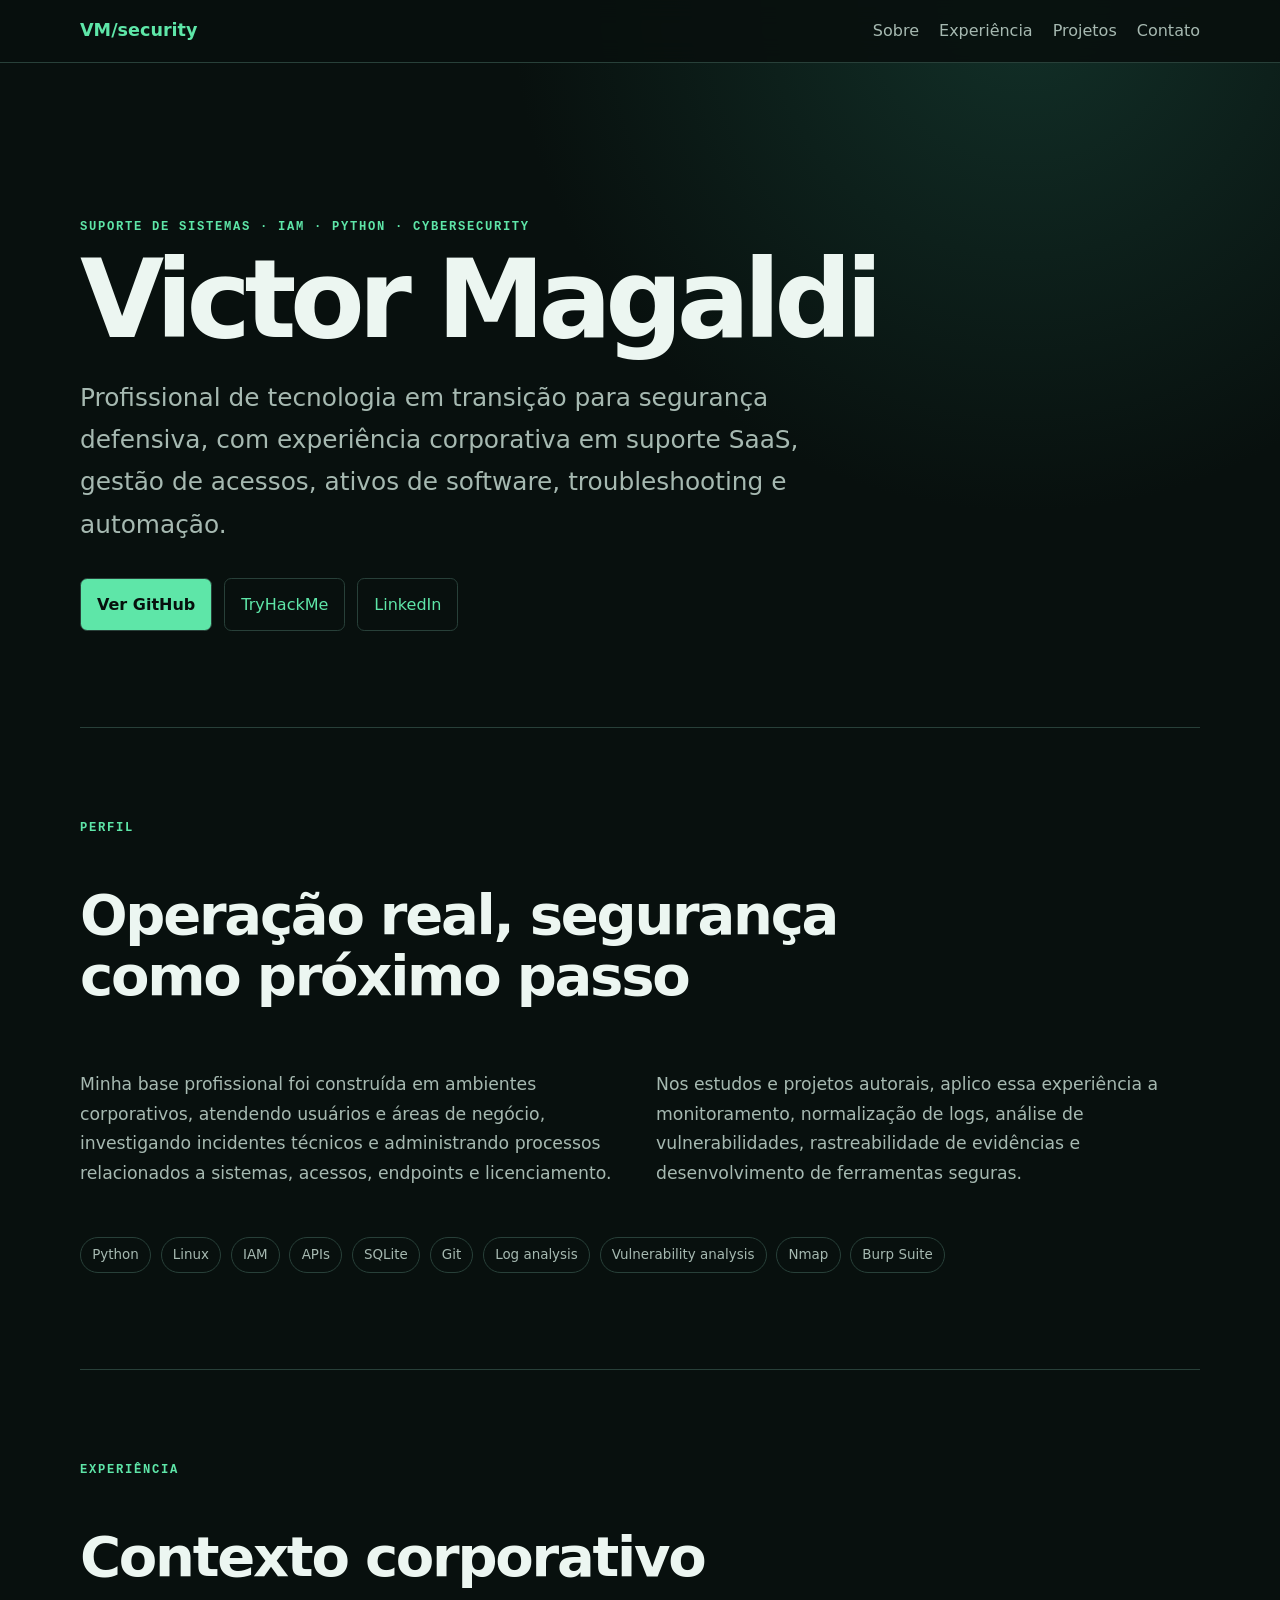
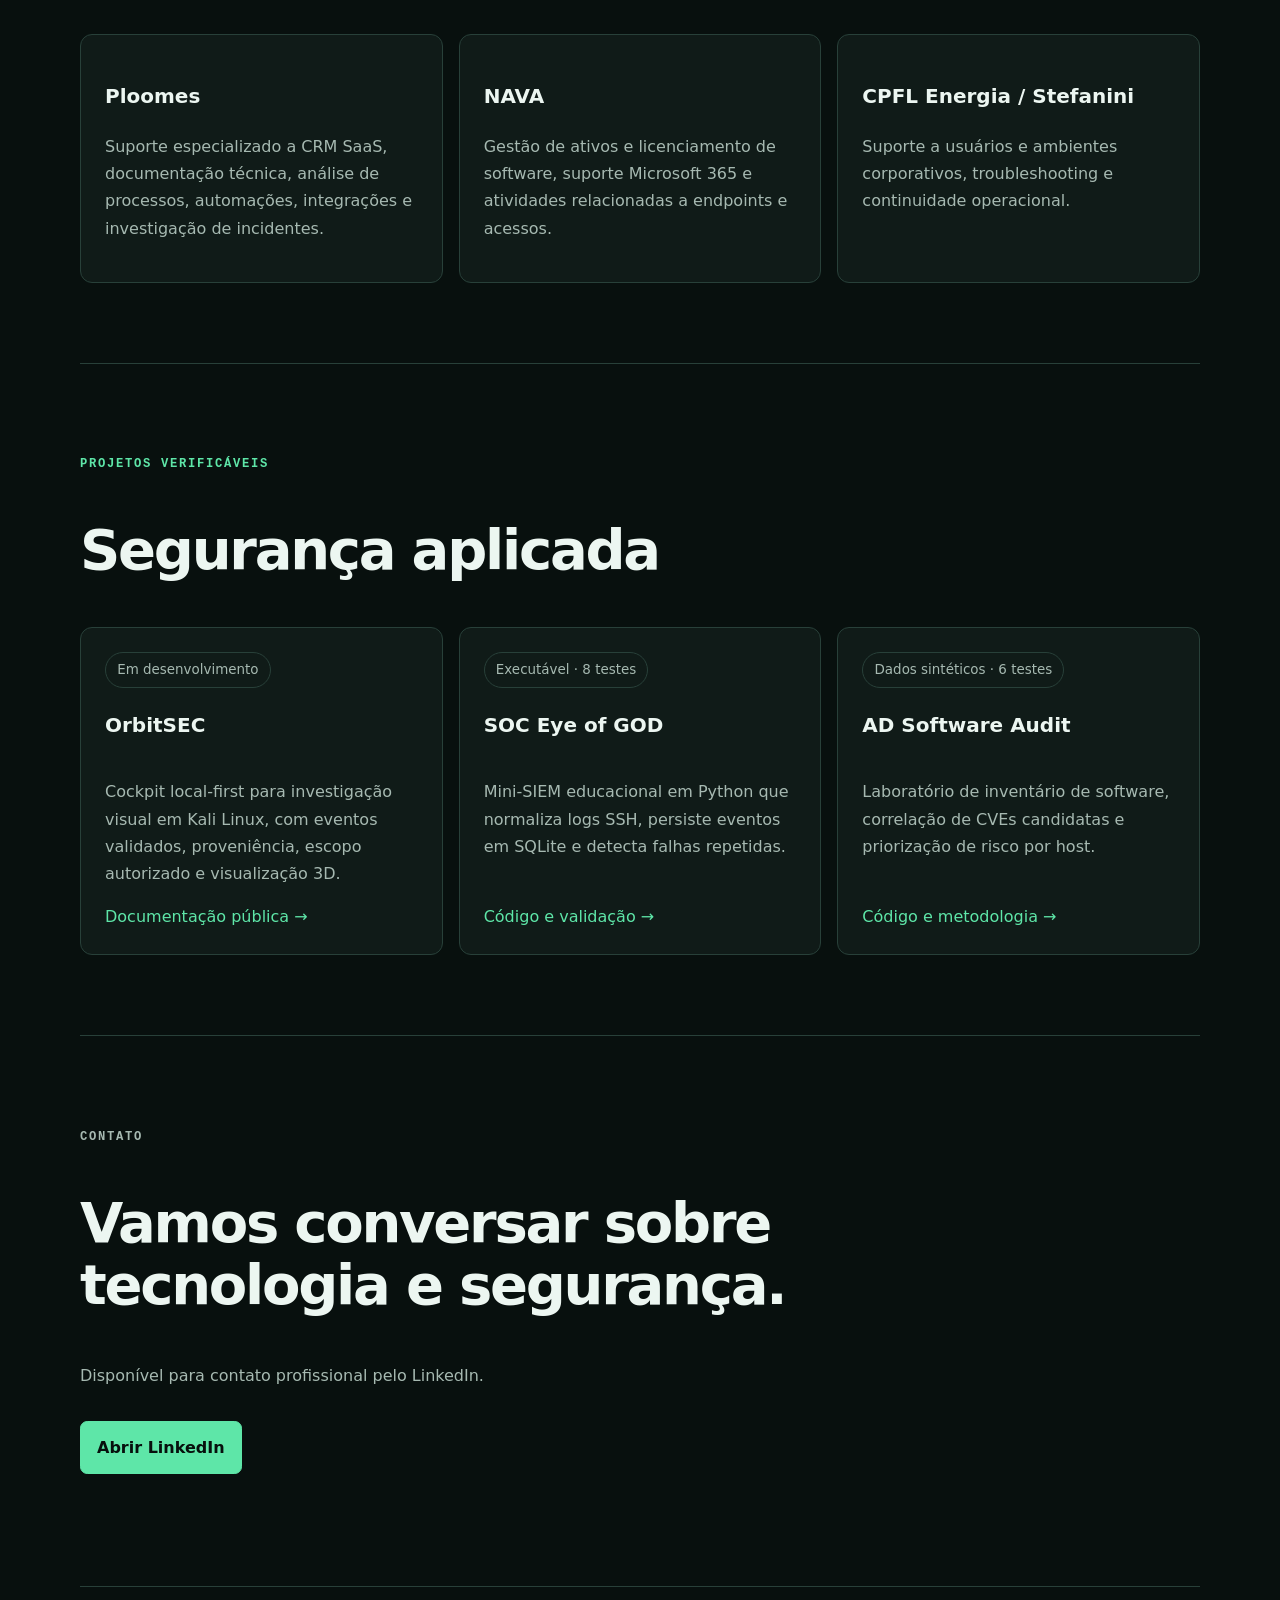
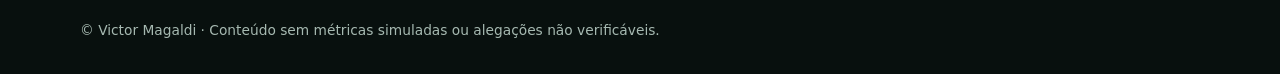
==== index.html @ 03023cea "Retirei minha localização do portfólio" ====
<!doctype html>
<html lang="pt-BR">
<head>
  <meta charset="utf-8">
  <meta name="viewport" content="width=device-width, initial-scale=1">
  <meta name="description" content="Portfólio de Victor Magaldi: suporte de sistemas, IAM, automação e projetos práticos de segurança defensiva.">
  <title>Victor Magaldi | Tecnologia e Cybersecurity</title>
  <link rel="stylesheet" href="style.css">
</head>
<body>
  <header class="site-header">
    <a class="brand" href="#inicio">VM<span>/security</span></a>
    <nav aria-label="Navegação principal">
      <a href="#sobre">Sobre</a>
      <a href="#experiencia">Experiência</a>
      <a href="#projetos">Projetos</a>
      <a href="#contato">Contato</a>
    </nav>
  </header>

  <main id="inicio">
    <section class="hero shell">
      <p class="eyebrow">SUPORTE DE SISTEMAS · IAM · PYTHON · CYBERSECURITY</p>
      <h1>Victor Magaldi</h1>
      <p class="lead">Profissional de tecnologia em transição para segurança defensiva, com experiência corporativa em suporte SaaS, gestão de acessos, ativos de software, troubleshooting e automação.</p>
      <div class="actions">
        <a class="primary" href="https://github.com/victordmmdev" target="_blank" rel="noreferrer">Ver GitHub</a>
        <a href="https://tryhackme.com/p/victormmagaldi" target="_blank" rel="noreferrer">TryHackMe</a>
        <a href="https://www.linkedin.com/in/victormmagaldi/" target="_blank" rel="noreferrer">LinkedIn</a>
      </div>
    </section>

    <section id="sobre" class="shell section">
      <p class="eyebrow">PERFIL</p>
      <h2>Operação real, segurança como próximo passo</h2>
      <div class="two-columns">
        <p>Minha base profissional foi construída em ambientes corporativos, atendendo usuários e áreas de negócio, investigando incidentes técnicos e administrando processos relacionados a sistemas, acessos, endpoints e licenciamento.</p>
        <p>Nos estudos e projetos autorais, aplico essa experiência a monitoramento, normalização de logs, análise de vulnerabilidades, rastreabilidade de evidências e desenvolvimento de ferramentas seguras.</p>
      </div>
      <ul class="tags" aria-label="Competências principais">
        <li>Python</li><li>Linux</li><li>IAM</li><li>APIs</li><li>SQLite</li><li>Git</li><li>Log analysis</li><li>Vulnerability analysis</li><li>Nmap</li><li>Burp Suite</li>
      </ul>
    </section>

    <section id="experiencia" class="shell section">
      <p class="eyebrow">EXPERIÊNCIA</p>
      <h2>Contexto corporativo</h2>
      <div class="cards">
        <article><h3>Ploomes</h3><p>Suporte especializado a CRM SaaS, documentação técnica, análise de processos, automações, integrações e investigação de incidentes.</p></article>
        <article><h3>NAVA</h3><p>Gestão de ativos e licenciamento de software, suporte Microsoft 365 e atividades relacionadas a endpoints e acessos.</p></article>
        <article><h3>CPFL Energia / Stefanini</h3><p>Suporte a usuários e ambientes corporativos, troubleshooting e continuidade operacional.</p></article>
      </div>
    </section>

    <section id="projetos" class="shell section">
      <p class="eyebrow">PROJETOS VERIFICÁVEIS</p>
      <h2>Segurança aplicada</h2>
      <div class="projects">
        <article>
          <span class="status">Em desenvolvimento</span>
          <h3>OrbitSEC</h3>
          <p>Cockpit local-first para investigação visual em Kali Linux, com eventos validados, proveniência, escopo autorizado e visualização 3D.</p>
          <a href="https://github.com/victordmmdev/OrbitSec-Showcase" target="_blank" rel="noreferrer">Documentação pública →</a>
        </article>
        <article>
          <span class="status">Executável · 8 testes</span>
          <h3>SOC Eye of GOD</h3>
          <p>Mini-SIEM educacional em Python que normaliza logs SSH, persiste eventos em SQLite e detecta falhas repetidas.</p>
          <a href="https://github.com/victordmmdev/soc-eye-of-god-project" target="_blank" rel="noreferrer">Código e validação →</a>
        </article>
        <article>
          <span class="status">Dados sintéticos · 6 testes</span>
          <h3>AD Software Audit</h3>
          <p>Laboratório de inventário de software, correlação de CVEs candidatas e priorização de risco por host.</p>
          <a href="https://github.com/victordmmdev/AD-Software-Audit" target="_blank" rel="noreferrer">Código e metodologia →</a>
        </article>
      </div>
    </section>

    <section id="contato" class="shell section contact">
      <p class="eyebrow">CONTATO</p>
      <h2>Vamos conversar sobre tecnologia e segurança.</h2>
      <p>Disponível para contato profissional pelo LinkedIn.</p>
      <a class="primary" href="https://www.linkedin.com/in/victormmagaldi/" target="_blank" rel="noreferrer">Abrir LinkedIn</a>
    </section>
  </main>
  <footer class="shell">© <span id="year"></span> Victor Magaldi · Conteúdo sem métricas simuladas ou alegações não verificáveis.</footer>
  <script src="script.js"></script>
</body>
</html>
---- style.css ----
:root{--bg:#08100e;--surface:#101b18;--line:#284039;--text:#ecf6f1;--muted:#a6b9b1;--accent:#5ee6a8;--max:1120px}*{box-sizing:border-box}html{scroll-behavior:smooth}body{margin:0;background:radial-gradient(circle at 80% 0,#123028 0,transparent 32rem),var(--bg);color:var(--text);font:16px/1.7 system-ui,-apple-system,BlinkMacSystemFont,"Segoe UI",sans-serif}.shell{width:min(calc(100% - 2rem),var(--max));margin-inline:auto}.site-header{position:sticky;top:0;z-index:10;display:flex;justify-content:space-between;align-items:center;padding:1rem max(1rem,calc((100% - var(--max))/2));background:#08100ee8;border-bottom:1px solid var(--line);backdrop-filter:blur(12px)}.brand{font-weight:800;font-size:1.1rem}.brand span,.eyebrow,a{color:var(--accent)}nav{display:flex;gap:1.25rem}a{text-decoration:none}nav a{color:var(--muted)}nav a:hover,nav a:focus{color:var(--text)}.hero{padding-block:9rem 6rem;max-width:900px;margin-left:max(1rem,calc((100% - var(--max))/2))}.eyebrow{font:700 .76rem/1.4 ui-monospace,SFMono-Regular,monospace;letter-spacing:.14em}.hero h1{font-size:clamp(3rem,9vw,6.8rem);line-height:.95;margin:.4rem 0 1.6rem;letter-spacing:-.06em}.lead{font-size:clamp(1.15rem,2.5vw,1.55rem);color:var(--muted);max-width:760px}.actions{display:flex;flex-wrap:wrap;gap:.75rem;margin-top:2rem}.actions a,.primary{display:inline-block;border:1px solid var(--line);padding:.75rem 1rem;border-radius:.45rem}.primary{background:var(--accent);color:#07100d;border-color:var(--accent);font-weight:700}.section{padding-block:5rem;border-top:1px solid var(--line)}h2{font-size:clamp(2rem,5vw,3.5rem);line-height:1.1;letter-spacing:-.04em;max-width:760px}h3{font-size:1.25rem}.two-columns{display:grid;grid-template-columns:1fr 1fr;gap:2rem;color:var(--muted);font-size:1.08rem}.tags{display:flex;flex-wrap:wrap;gap:.6rem;list-style:none;padding:0;margin-top:2rem}.tags li,.status{border:1px solid var(--line);border-radius:99px;padding:.35rem .7rem;color:var(--muted);font-size:.84rem}.cards,.projects{display:grid;grid-template-columns:repeat(3,1fr);gap:1rem}.cards article,.projects article{background:var(--surface);border:1px solid var(--line);border-radius:.75rem;padding:1.5rem}.cards p,.projects p,.contact p,footer{color:var(--muted)}.projects article{display:flex;flex-direction:column}.projects article a{margin-top:auto}.status{align-self:flex-start}.contact{padding-bottom:7rem}.contact .primary{margin-top:1rem}footer{padding-block:2rem;border-top:1px solid var(--line);font-size:.86rem}@media(max-width:760px){.site-header{align-items:flex-start}.site-header nav{display:none}.hero{padding-block:6rem 4rem}.two-columns,.cards,.projects{grid-template-columns:1fr}.section{padding-block:3.5rem}}@media(prefers-reduced-motion:reduce){html{scroll-behavior:auto}}
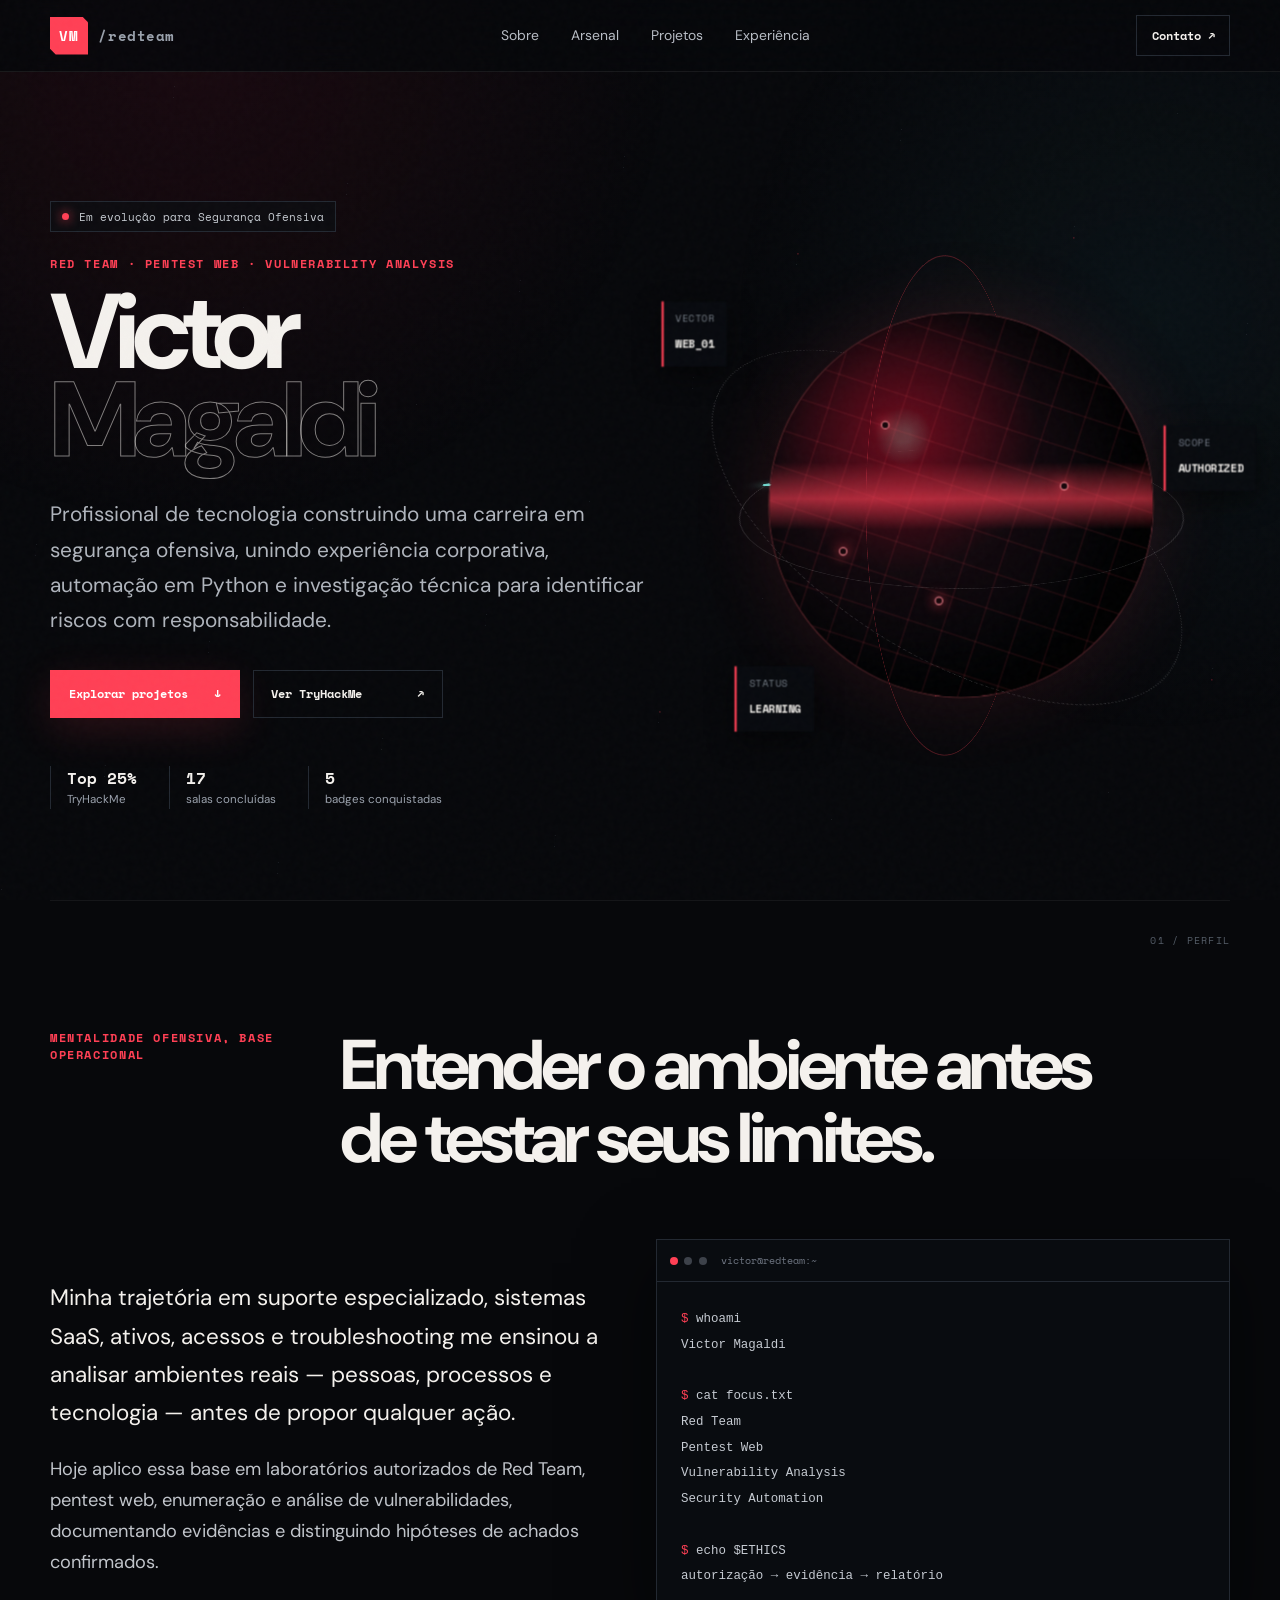
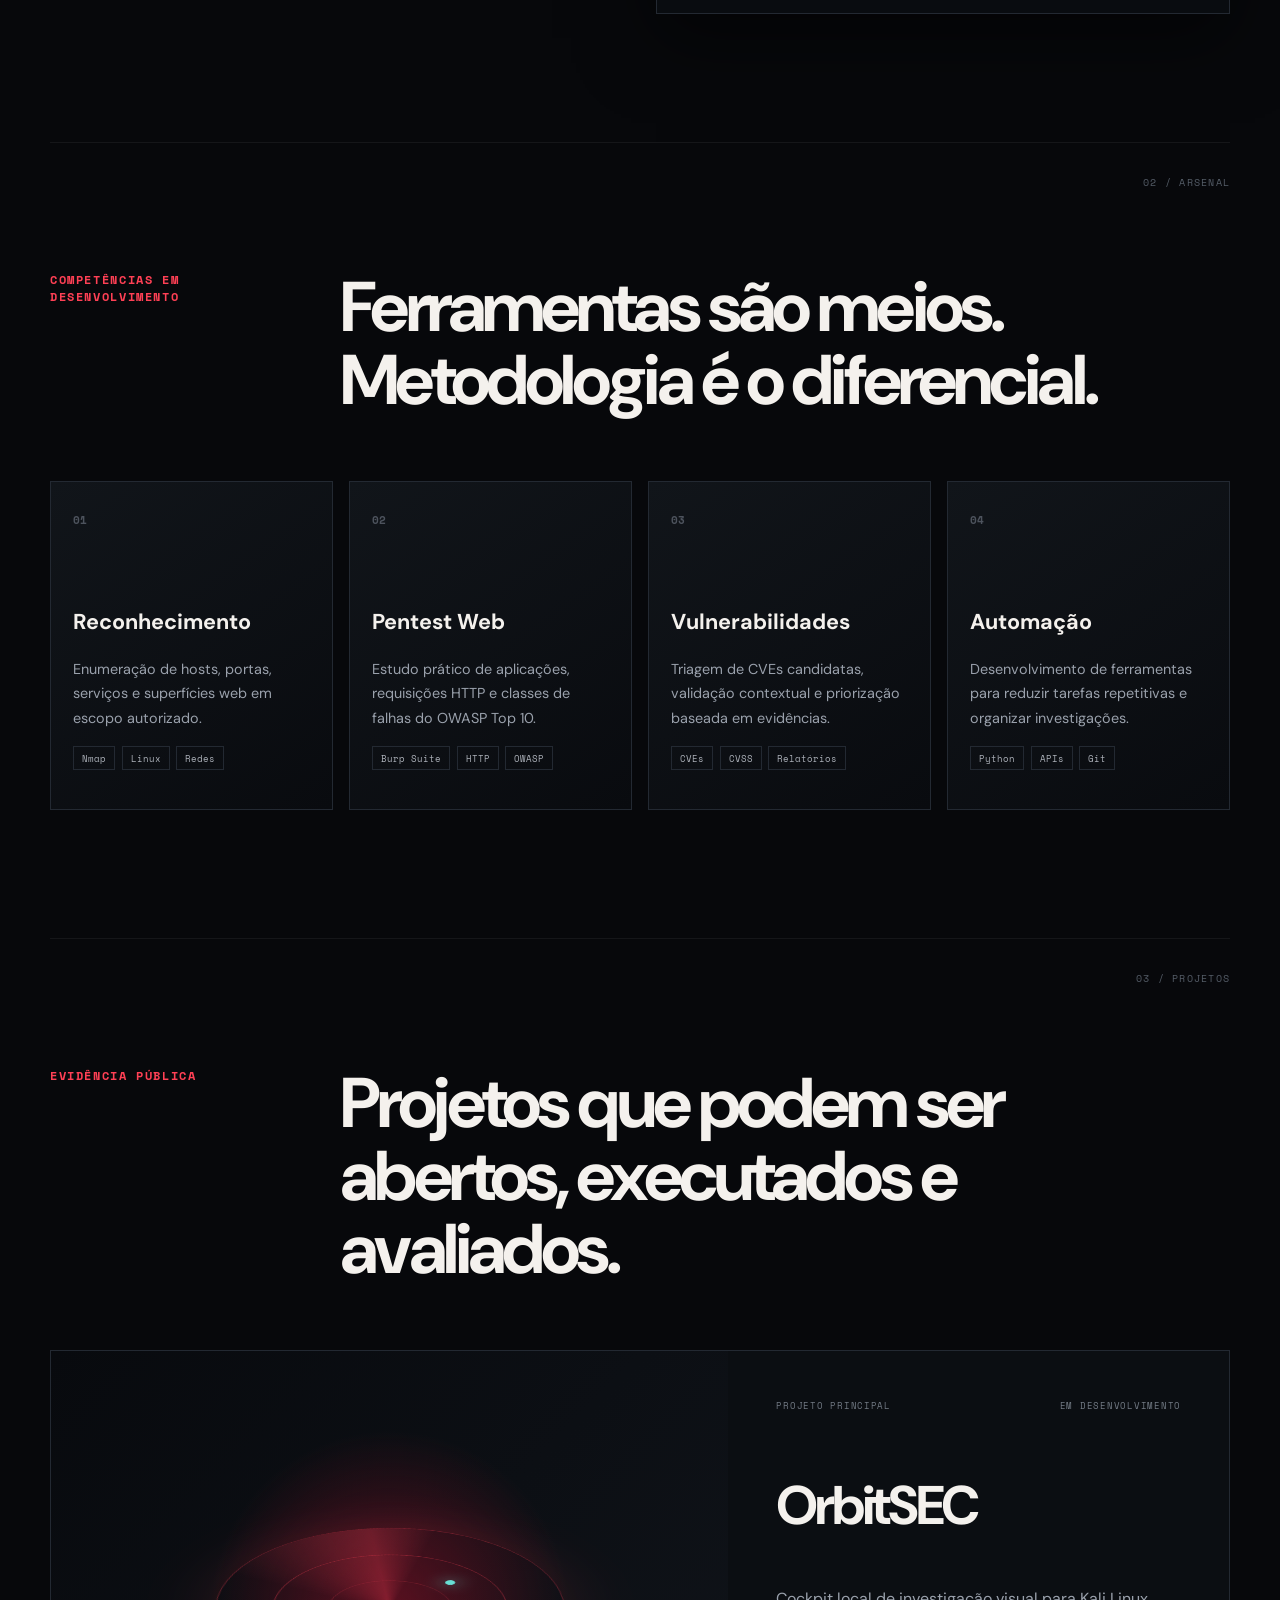
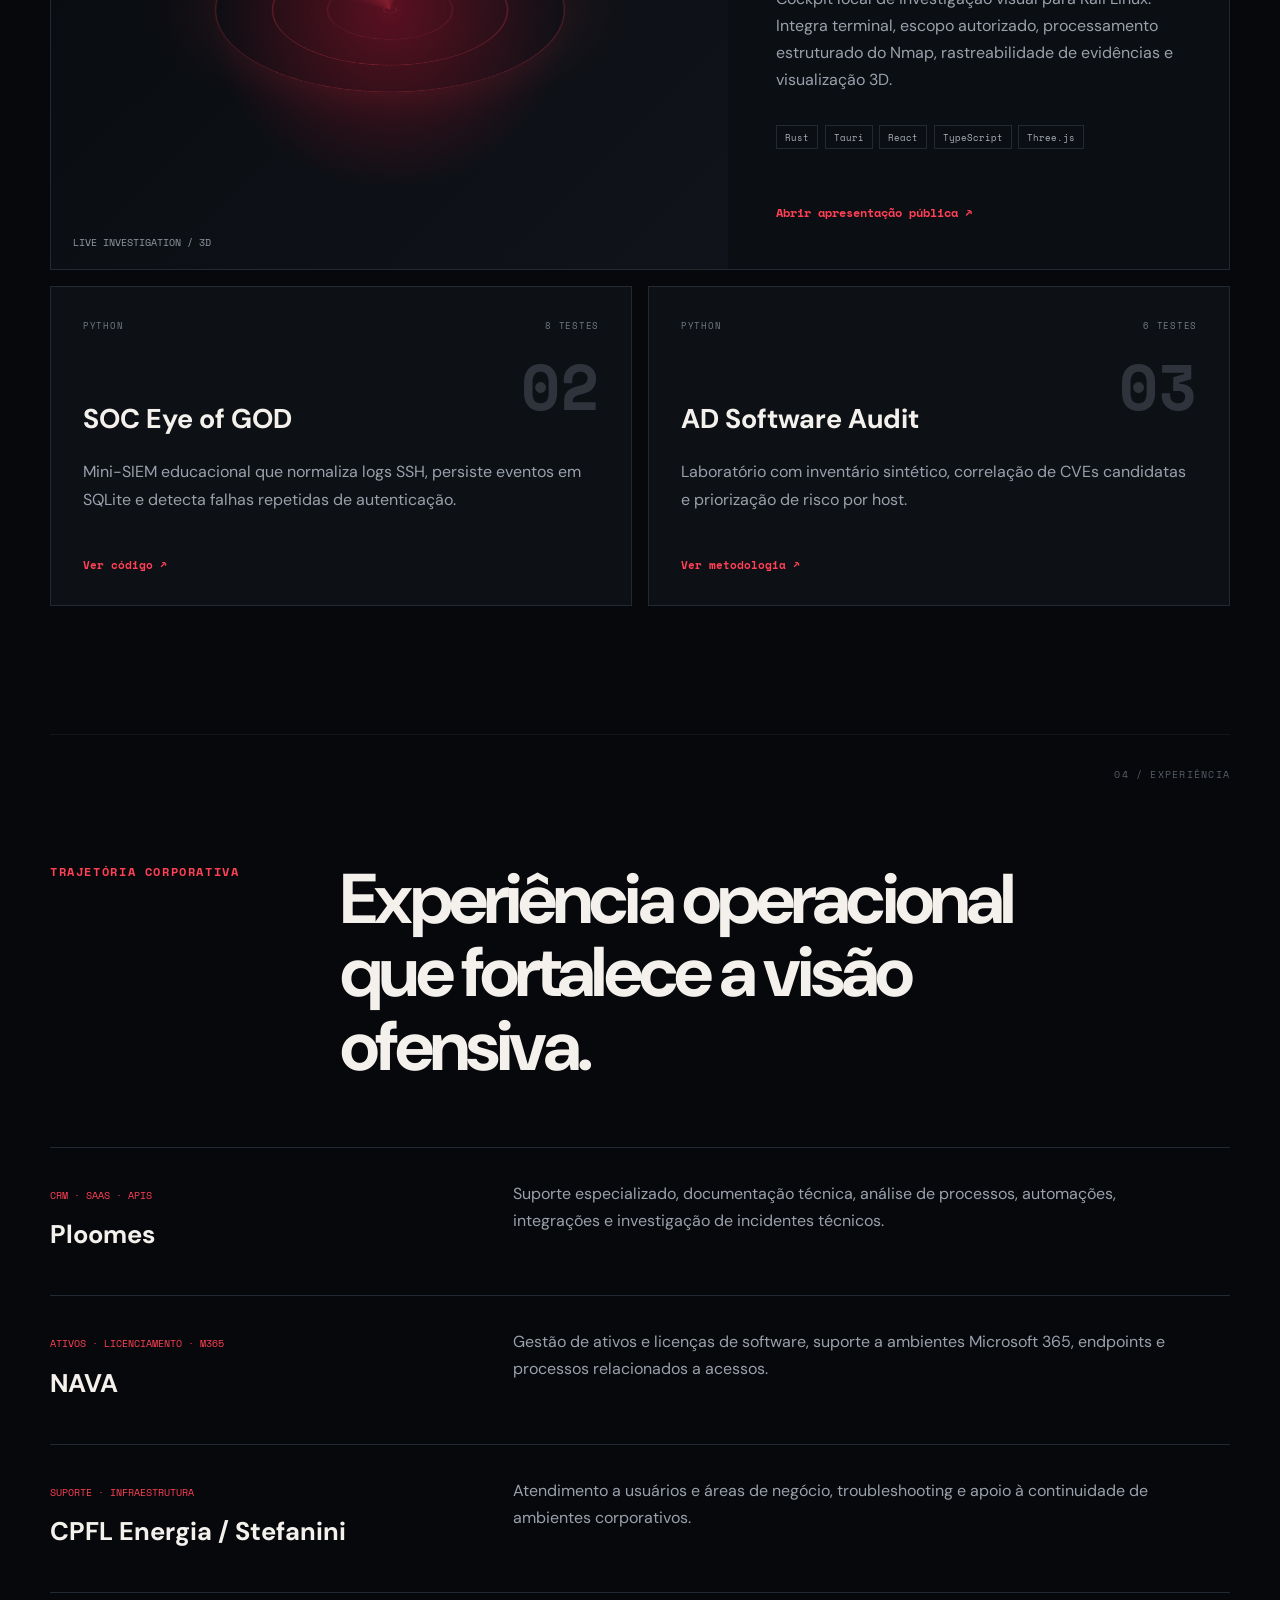
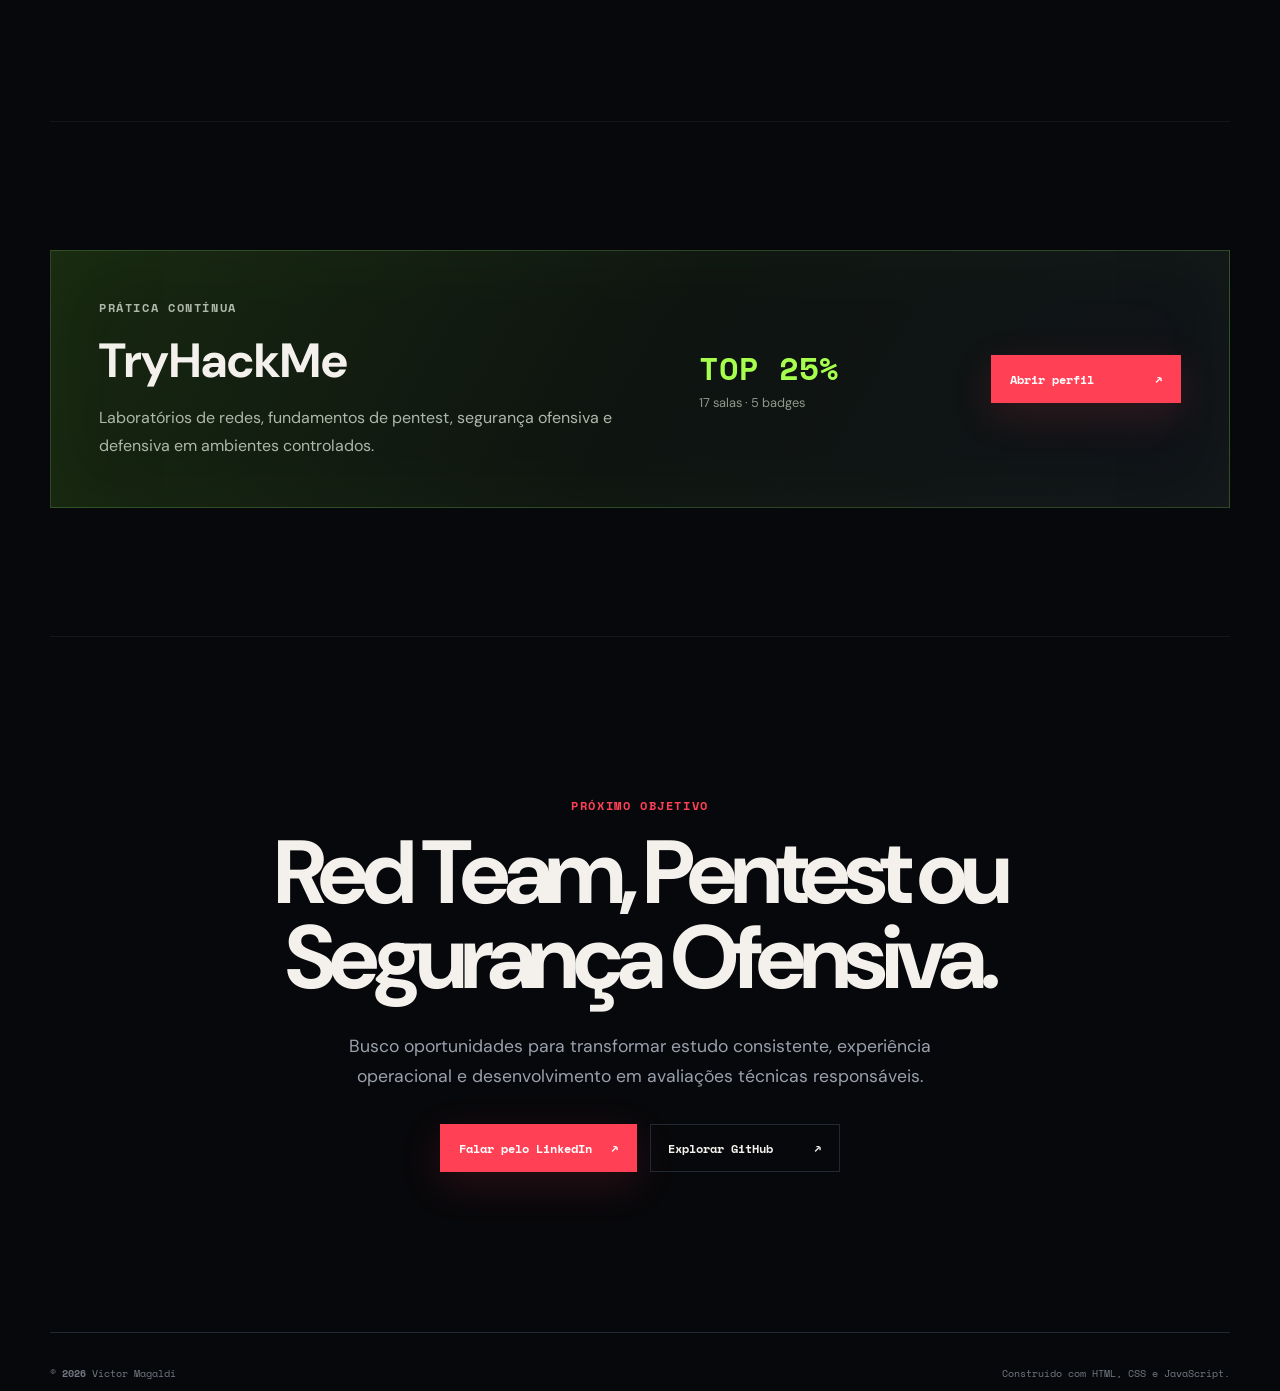
==== commit 5548f11b: "Redesenhei o portfólio com foco em Red Team" ====
--- a/index.html
+++ b/index.html
@@ -3,88 +3,168 @@
 <head>
   <meta charset="utf-8">
   <meta name="viewport" content="width=device-width, initial-scale=1">
-  <meta name="description" content="Portfólio de Victor Magaldi: suporte de sistemas, IAM, automação e projetos práticos de segurança defensiva.">
-  <title>Victor Magaldi | Tecnologia e Cybersecurity</title>
+  <meta name="description" content="Portfólio de Victor Magaldi: Red Team, pentest web, análise de vulnerabilidades, Python e experiência em tecnologia corporativa.">
+  <meta name="theme-color" content="#07080b">
+  <title>Victor Magaldi | Red Team & Cybersecurity</title>
+  <script>document.documentElement.classList.add('js')</script>
   <link rel="stylesheet" href="style.css">
 </head>
 <body>
+  <canvas id="network-canvas" aria-hidden="true"></canvas>
+  <div class="noise" aria-hidden="true"></div>
+
   <header class="site-header">
-    <a class="brand" href="#inicio">VM<span>/security</span></a>
+    <a class="brand" href="#inicio" aria-label="Victor Magaldi — início">
+      <span class="brand-mark">VM</span><span class="brand-path">/redteam</span>
+    </a>
     <nav aria-label="Navegação principal">
       <a href="#sobre">Sobre</a>
+      <a href="#arsenal">Arsenal</a>
+      <a href="#projetos">Projetos</a>
       <a href="#experiencia">Experiência</a>
-      <a href="#projetos">Projetos</a>
-      <a href="#contato">Contato</a>
     </nav>
+    <a class="header-cta" href="https://www.linkedin.com/in/victormmagaldi/" target="_blank" rel="noreferrer">Contato <span>↗</span></a>
   </header>
 
   <main id="inicio">
     <section class="hero shell">
-      <p class="eyebrow">SUPORTE DE SISTEMAS · IAM · PYTHON · CYBERSECURITY</p>
-      <h1>Victor Magaldi</h1>
-      <p class="lead">Profissional de tecnologia em transição para segurança defensiva, com experiência corporativa em suporte SaaS, gestão de acessos, ativos de software, troubleshooting e automação.</p>
-      <div class="actions">
-        <a class="primary" href="https://github.com/victordmmdev" target="_blank" rel="noreferrer">Ver GitHub</a>
-        <a href="https://tryhackme.com/p/victormmagaldi" target="_blank" rel="noreferrer">TryHackMe</a>
-        <a href="https://www.linkedin.com/in/victormmagaldi/" target="_blank" rel="noreferrer">LinkedIn</a>
+      <div class="hero-copy reveal">
+        <div class="availability"><i></i> Em evolução para Segurança Ofensiva</div>
+        <p class="eyebrow">RED TEAM · PENTEST WEB · VULNERABILITY ANALYSIS</p>
+        <h1>Victor<br><span>Magaldi</span></h1>
+        <p class="lead">Profissional de tecnologia construindo uma carreira em segurança ofensiva, unindo experiência corporativa, automação em Python e investigação técnica para identificar riscos com responsabilidade.</p>
+        <div class="actions">
+          <a class="button primary" href="#projetos">Explorar projetos <span>↓</span></a>
+          <a class="button ghost" href="https://tryhackme.com/p/victormmagaldi" target="_blank" rel="noreferrer">Ver TryHackMe <span>↗</span></a>
+        </div>
+        <ul class="hero-proof" aria-label="Evidências profissionais">
+          <li><strong>Top 25%</strong><span>TryHackMe</span></li>
+          <li><strong>17</strong><span>salas concluídas</span></li>
+          <li><strong>5</strong><span>badges conquistadas</span></li>
+        </ul>
+      </div>
+
+      <div class="hero-visual reveal" data-delay="1" aria-label="Visualização tridimensional decorativa de uma superfície de ataque">
+        <div class="orbital-stage" data-parallax>
+          <div class="orbit orbit-one"><i></i></div>
+          <div class="orbit orbit-two"><i></i></div>
+          <div class="orbit orbit-three"></div>
+          <div class="cyber-orb">
+            <div class="orb-grid"></div>
+            <div class="orb-scan"></div>
+            <span class="orb-node n1"></span><span class="orb-node n2"></span><span class="orb-node n3"></span><span class="orb-node n4"></span>
+          </div>
+          <div class="telemetry t1"><small>VECTOR</small><b>WEB_01</b></div>
+          <div class="telemetry t2"><small>SCOPE</small><b>AUTHORIZED</b></div>
+          <div class="telemetry t3"><small>STATUS</small><b>LEARNING</b></div>
+        </div>
       </div>
     </section>
 
-    <section id="sobre" class="shell section">
-      <p class="eyebrow">PERFIL</p>
-      <h2>Operação real, segurança como próximo passo</h2>
-      <div class="two-columns">
-        <p>Minha base profissional foi construída em ambientes corporativos, atendendo usuários e áreas de negócio, investigando incidentes técnicos e administrando processos relacionados a sistemas, acessos, endpoints e licenciamento.</p>
-        <p>Nos estudos e projetos autorais, aplico essa experiência a monitoramento, normalização de logs, análise de vulnerabilidades, rastreabilidade de evidências e desenvolvimento de ferramentas seguras.</p>
+    <section id="sobre" class="section shell">
+      <div class="section-index">01 / PERFIL</div>
+      <div class="section-heading reveal">
+        <p class="eyebrow">MENTALIDADE OFENSIVA, BASE OPERACIONAL</p>
+        <h2>Entender o ambiente antes de testar seus limites.</h2>
       </div>
-      <ul class="tags" aria-label="Competências principais">
-        <li>Python</li><li>Linux</li><li>IAM</li><li>APIs</li><li>SQLite</li><li>Git</li><li>Log analysis</li><li>Vulnerability analysis</li><li>Nmap</li><li>Burp Suite</li>
-      </ul>
-    </section>
+      <div class="profile-grid">
+        <article class="statement reveal">
+          <p>Minha trajetória em suporte especializado, sistemas SaaS, ativos, acessos e troubleshooting me ensinou a analisar ambientes reais — pessoas, processos e tecnologia — antes de propor qualquer ação.</p>
+          <p>Hoje aplico essa base em laboratórios autorizados de Red Team, pentest web, enumeração e análise de vulnerabilidades, documentando evidências e distinguindo hipóteses de achados confirmados.</p>
+        </article>
+        <aside class="terminal-card tilt reveal" data-tilt>
+          <div class="terminal-bar"><span></span><span></span><span></span><b>victor@redteam:~</b></div>
+          <pre><code><span class="prompt">$</span> whoami
+Victor Magaldi
 
-    <section id="experiencia" class="shell section">
-      <p class="eyebrow">EXPERIÊNCIA</p>
-      <h2>Contexto corporativo</h2>
-      <div class="cards">
-        <article><h3>Ploomes</h3><p>Suporte especializado a CRM SaaS, documentação técnica, análise de processos, automações, integrações e investigação de incidentes.</p></article>
-        <article><h3>NAVA</h3><p>Gestão de ativos e licenciamento de software, suporte Microsoft 365 e atividades relacionadas a endpoints e acessos.</p></article>
-        <article><h3>CPFL Energia / Stefanini</h3><p>Suporte a usuários e ambientes corporativos, troubleshooting e continuidade operacional.</p></article>
+<span class="prompt">$</span> cat focus.txt
+Red Team
+Pentest Web
+Vulnerability Analysis
+Security Automation
+
+<span class="prompt">$</span> echo $ETHICS
+autorização → evidência → relatório</code></pre>
+        </aside>
       </div>
     </section>
 
-    <section id="projetos" class="shell section">
-      <p class="eyebrow">PROJETOS VERIFICÁVEIS</p>
-      <h2>Segurança aplicada</h2>
-      <div class="projects">
-        <article>
-          <span class="status">Em desenvolvimento</span>
+    <section id="arsenal" class="section shell">
+      <div class="section-index">02 / ARSENAL</div>
+      <div class="section-heading reveal">
+        <p class="eyebrow">COMPETÊNCIAS EM DESENVOLVIMENTO</p>
+        <h2>Ferramentas são meios. Metodologia é o diferencial.</h2>
+      </div>
+      <div class="capability-grid">
+        <article class="capability tilt reveal" data-tilt><span>01</span><h3>Reconhecimento</h3><p>Enumeração de hosts, portas, serviços e superfícies web em escopo autorizado.</p><ul><li>Nmap</li><li>Linux</li><li>Redes</li></ul></article>
+        <article class="capability tilt reveal" data-tilt><span>02</span><h3>Pentest Web</h3><p>Estudo prático de aplicações, requisições HTTP e classes de falhas do OWASP Top 10.</p><ul><li>Burp Suite</li><li>HTTP</li><li>OWASP</li></ul></article>
+        <article class="capability tilt reveal" data-tilt><span>03</span><h3>Vulnerabilidades</h3><p>Triagem de CVEs candidatas, validação contextual e priorização baseada em evidências.</p><ul><li>CVEs</li><li>CVSS</li><li>Relatórios</li></ul></article>
+        <article class="capability tilt reveal" data-tilt><span>04</span><h3>Automação</h3><p>Desenvolvimento de ferramentas para reduzir tarefas repetitivas e organizar investigações.</p><ul><li>Python</li><li>APIs</li><li>Git</li></ul></article>
+      </div>
+    </section>
+
+    <section id="projetos" class="section shell projects-section">
+      <div class="section-index">03 / PROJETOS</div>
+      <div class="section-heading reveal">
+        <p class="eyebrow">EVIDÊNCIA PÚBLICA</p>
+        <h2>Projetos que podem ser abertos, executados e avaliados.</h2>
+      </div>
+
+      <article class="featured-project reveal">
+        <div class="project-visual orbitsec-visual" aria-hidden="true">
+          <div class="radar"><i></i><i></i><i></i><span></span></div>
+          <div class="visual-label">LIVE INVESTIGATION / 3D</div>
+        </div>
+        <div class="project-content">
+          <div class="project-meta"><span>PROJETO PRINCIPAL</span><span>EM DESENVOLVIMENTO</span></div>
           <h3>OrbitSEC</h3>
-          <p>Cockpit local-first para investigação visual em Kali Linux, com eventos validados, proveniência, escopo autorizado e visualização 3D.</p>
-          <a href="https://github.com/victordmmdev/OrbitSec-Showcase" target="_blank" rel="noreferrer">Documentação pública →</a>
+          <p>Cockpit local de investigação visual para Kali Linux. Integra terminal, escopo autorizado, processamento estruturado do Nmap, rastreabilidade de evidências e visualização 3D.</p>
+          <ul class="stack"><li>Rust</li><li>Tauri</li><li>React</li><li>TypeScript</li><li>Three.js</li></ul>
+          <a class="project-link" href="https://github.com/victordmmdev/OrbitSec-Showcase" target="_blank" rel="noreferrer">Abrir apresentação pública <span>↗</span></a>
+        </div>
+      </article>
+
+      <div class="project-grid">
+        <article class="project-card tilt reveal" data-tilt>
+          <div class="project-number">02</div><div class="project-meta"><span>PYTHON</span><span>8 TESTES</span></div>
+          <h3>SOC Eye of GOD</h3><p>Mini-SIEM educacional que normaliza logs SSH, persiste eventos em SQLite e detecta falhas repetidas de autenticação.</p>
+          <a href="https://github.com/victordmmdev/soc-eye-of-god-project" target="_blank" rel="noreferrer">Ver código <span>↗</span></a>
         </article>
-        <article>
-          <span class="status">Executável · 8 testes</span>
-          <h3>SOC Eye of GOD</h3>
-          <p>Mini-SIEM educacional em Python que normaliza logs SSH, persiste eventos em SQLite e detecta falhas repetidas.</p>
-          <a href="https://github.com/victordmmdev/soc-eye-of-god-project" target="_blank" rel="noreferrer">Código e validação →</a>
-        </article>
-        <article>
-          <span class="status">Dados sintéticos · 6 testes</span>
-          <h3>AD Software Audit</h3>
-          <p>Laboratório de inventário de software, correlação de CVEs candidatas e priorização de risco por host.</p>
-          <a href="https://github.com/victordmmdev/AD-Software-Audit" target="_blank" rel="noreferrer">Código e metodologia →</a>
+        <article class="project-card tilt reveal" data-tilt>
+          <div class="project-number">03</div><div class="project-meta"><span>PYTHON</span><span>6 TESTES</span></div>
+          <h3>AD Software Audit</h3><p>Laboratório com inventário sintético, correlação de CVEs candidatas e priorização de risco por host.</p>
+          <a href="https://github.com/victordmmdev/AD-Software-Audit" target="_blank" rel="noreferrer">Ver metodologia <span>↗</span></a>
         </article>
       </div>
     </section>
 
-    <section id="contato" class="shell section contact">
-      <p class="eyebrow">CONTATO</p>
-      <h2>Vamos conversar sobre tecnologia e segurança.</h2>
-      <p>Disponível para contato profissional pelo LinkedIn.</p>
-      <a class="primary" href="https://www.linkedin.com/in/victormmagaldi/" target="_blank" rel="noreferrer">Abrir LinkedIn</a>
+    <section id="experiencia" class="section shell">
+      <div class="section-index">04 / EXPERIÊNCIA</div>
+      <div class="section-heading reveal"><p class="eyebrow">TRAJETÓRIA CORPORATIVA</p><h2>Experiência operacional que fortalece a visão ofensiva.</h2></div>
+      <div class="timeline">
+        <article class="reveal"><div><span>CRM · SAAS · APIS</span><h3>Ploomes</h3></div><p>Suporte especializado, documentação técnica, análise de processos, automações, integrações e investigação de incidentes técnicos.</p></article>
+        <article class="reveal"><div><span>ATIVOS · LICENCIAMENTO · M365</span><h3>NAVA</h3></div><p>Gestão de ativos e licenças de software, suporte a ambientes Microsoft 365, endpoints e processos relacionados a acessos.</p></article>
+        <article class="reveal"><div><span>SUPORTE · INFRAESTRUTURA</span><h3>CPFL Energia / Stefanini</h3></div><p>Atendimento a usuários e áreas de negócio, troubleshooting e apoio à continuidade de ambientes corporativos.</p></article>
+      </div>
+    </section>
+
+    <section class="section shell thm-section">
+      <div class="thm-card reveal">
+        <div><p class="eyebrow">PRÁTICA CONTÍNUA</p><h2>TryHackMe</h2><p>Laboratórios de redes, fundamentos de pentest, segurança ofensiva e defensiva em ambientes controlados.</p></div>
+        <div class="thm-rank"><strong>TOP 25%</strong><span>17 salas · 5 badges</span></div>
+        <a class="button primary" href="https://tryhackme.com/p/victormmagaldi" target="_blank" rel="noreferrer">Abrir perfil <span>↗</span></a>
+      </div>
+    </section>
+
+    <section id="contato" class="section contact shell reveal">
+      <p class="eyebrow">PRÓXIMO OBJETIVO</p>
+      <h2>Red Team, Pentest ou Segurança Ofensiva.</h2>
+      <p>Busco oportunidades para transformar estudo consistente, experiência operacional e desenvolvimento em avaliações técnicas responsáveis.</p>
+      <div class="actions"><a class="button primary" href="https://www.linkedin.com/in/victormmagaldi/" target="_blank" rel="noreferrer">Falar pelo LinkedIn <span>↗</span></a><a class="button ghost" href="https://github.com/victordmmdev" target="_blank" rel="noreferrer">Explorar GitHub <span>↗</span></a></div>
     </section>
   </main>
-  <footer class="shell">© <span id="year"></span> Victor Magaldi · Conteúdo sem métricas simuladas ou alegações não verificáveis.</footer>
+
+  <footer class="shell"><span>© <b id="year"></b> Victor Magaldi</span><span>Construído com HTML, CSS e JavaScript.</span></footer>
   <script src="script.js"></script>
 </body>
 </html>
--- a/style.css
+++ b/style.css
@@ -1 +1,4 @@
-:root{--bg:#08100e;--surface:#101b18;--line:#284039;--text:#ecf6f1;--muted:#a6b9b1;--accent:#5ee6a8;--max:1120px}*{box-sizing:border-box}html{scroll-behavior:smooth}body{margin:0;background:radial-gradient(circle at 80% 0,#123028 0,transparent 32rem),var(--bg);color:var(--text);font:16px/1.7 system-ui,-apple-system,BlinkMacSystemFont,"Segoe UI",sans-serif}.shell{width:min(calc(100% - 2rem),var(--max));margin-inline:auto}.site-header{position:sticky;top:0;z-index:10;display:flex;justify-content:space-between;align-items:center;padding:1rem max(1rem,calc((100% - var(--max))/2));background:#08100ee8;border-bottom:1px solid var(--line);backdrop-filter:blur(12px)}.brand{font-weight:800;font-size:1.1rem}.brand span,.eyebrow,a{color:var(--accent)}nav{display:flex;gap:1.25rem}a{text-decoration:none}nav a{color:var(--muted)}nav a:hover,nav a:focus{color:var(--text)}.hero{padding-block:9rem 6rem;max-width:900px;margin-left:max(1rem,calc((100% - var(--max))/2))}.eyebrow{font:700 .76rem/1.4 ui-monospace,SFMono-Regular,monospace;letter-spacing:.14em}.hero h1{font-size:clamp(3rem,9vw,6.8rem);line-height:.95;margin:.4rem 0 1.6rem;letter-spacing:-.06em}.lead{font-size:clamp(1.15rem,2.5vw,1.55rem);color:var(--muted);max-width:760px}.actions{display:flex;flex-wrap:wrap;gap:.75rem;margin-top:2rem}.actions a,.primary{display:inline-block;border:1px solid var(--line);padding:.75rem 1rem;border-radius:.45rem}.primary{background:var(--accent);color:#07100d;border-color:var(--accent);font-weight:700}.section{padding-block:5rem;border-top:1px solid var(--line)}h2{font-size:clamp(2rem,5vw,3.5rem);line-height:1.1;letter-spacing:-.04em;max-width:760px}h3{font-size:1.25rem}.two-columns{display:grid;grid-template-columns:1fr 1fr;gap:2rem;color:var(--muted);font-size:1.08rem}.tags{display:flex;flex-wrap:wrap;gap:.6rem;list-style:none;padding:0;margin-top:2rem}.tags li,.status{border:1px solid var(--line);border-radius:99px;padding:.35rem .7rem;color:var(--muted);font-size:.84rem}.cards,.projects{display:grid;grid-template-columns:repeat(3,1fr);gap:1rem}.cards article,.projects article{background:var(--surface);border:1px solid var(--line);border-radius:.75rem;padding:1.5rem}.cards p,.projects p,.contact p,footer{color:var(--muted)}.projects article{display:flex;flex-direction:column}.projects article a{margin-top:auto}.status{align-self:flex-start}.contact{padding-bottom:7rem}.contact .primary{margin-top:1rem}footer{padding-block:2rem;border-top:1px solid var(--line);font-size:.86rem}@media(max-width:760px){.site-header{align-items:flex-start}.site-header nav{display:none}.hero{padding-block:6rem 4rem}.two-columns,.cards,.projects{grid-template-columns:1fr}.section{padding-block:3.5rem}}@media(prefers-reduced-motion:reduce){html{scroll-behavior:auto}}
+@import url('https://fonts.googleapis.com/css2?family=DM+Sans:wght@400;500;600;700&family=Space+Mono:wght@400;700&display=swap');
+.reveal{opacity:1!important;transform:none!important}
+@media(max-width:620px){.header-cta{display:none}.hero{display:block!important;min-width:0}.hero-copy{width:100%;min-width:0;overflow:hidden}.hero .lead{max-width:100%;font-size:1rem}.hero .actions{display:grid;grid-template-columns:1fr;width:100%}.hero .button{width:100%;min-width:0}.hero .eyebrow{font-size:.62rem;overflow-wrap:anywhere}.hero-proof{display:grid!important;grid-template-columns:repeat(3,minmax(0,1fr));width:100%}.hero-proof li{min-width:0}.hero-proof strong,.hero-proof span{overflow-wrap:anywhere}.hero-visual{width:100%;overflow:hidden}}
+:root{--bg:#07080b;--panel:#0d1015;--panel-2:#11151b;--line:#232932;--line-hot:#ff4d5f66;--text:#f4f1ed;--muted:#9aa1ac;--red:#ff4055;--red-2:#a9102f;--cyan:#68e0d5;--max:1180px;--mono:"Space Mono",monospace;--sans:"DM Sans",system-ui,sans-serif}*{box-sizing:border-box}html{scroll-behavior:smooth}body{margin:0;background:var(--bg);color:var(--text);font:16px/1.7 var(--sans);overflow-x:hidden}body::before{content:"";position:fixed;inset:0;pointer-events:none;background:radial-gradient(circle at 15% 5%,#68112332 0,transparent 30rem),radial-gradient(circle at 90% 35%,#183d4630 0,transparent 26rem);z-index:-2}#network-canvas{position:fixed;inset:0;width:100%;height:100%;opacity:.24;pointer-events:none;z-index:-1}.noise{position:fixed;inset:0;pointer-events:none;z-index:20;opacity:.025;background-image:url("data:image/svg+xml,%3Csvg viewBox='0 0 180 180' xmlns='http://www.w3.org/2000/svg'%3E%3Cfilter id='n'%3E%3CfeTurbulence type='fractalNoise' baseFrequency='.85' numOctaves='3' stitchTiles='stitch'/%3E%3C/filter%3E%3Crect width='100%25' height='100%25' filter='url(%23n)' opacity='.8'/%3E%3C/svg%3E")}.shell{width:min(calc(100% - 2.5rem),var(--max));margin-inline:auto}.site-header{position:fixed;top:0;left:0;right:0;z-index:15;height:72px;display:flex;align-items:center;justify-content:space-between;padding-inline:max(1.25rem,calc((100% - var(--max))/2));border-bottom:1px solid #ffffff12;background:#07080bd9;backdrop-filter:blur(18px)}a{color:inherit;text-decoration:none}.brand{display:flex;align-items:center;font:700 .9rem var(--mono);letter-spacing:.04em}.brand-mark{display:grid;place-items:center;width:38px;height:38px;background:var(--red);color:#fff;clip-path:polygon(0 0,85% 0,100% 15%,100% 100%,15% 100%,0 85%)}.brand-path{color:var(--muted);margin-left:.65rem}.site-header nav{display:flex;gap:2rem}.site-header nav a{position:relative;color:#b8bdc5;font-size:.87rem}.site-header nav a::after{content:"";position:absolute;left:0;right:100%;bottom:-.45rem;height:1px;background:var(--red);transition:right .25s}.site-header nav a:hover::after{right:0}.header-cta{font:700 .72rem var(--mono);border:1px solid var(--line);padding:.7rem .9rem}.header-cta:hover{border-color:var(--red);color:var(--red)}.hero{min-height:100vh;padding-top:110px;display:grid;grid-template-columns:1.05fr .95fr;align-items:center;gap:3rem}.availability{display:inline-flex;align-items:center;gap:.6rem;margin-bottom:1.4rem;padding:.42rem .7rem;border:1px solid var(--line);background:#0c0f13b8;color:#c6cbd1;font:400 .69rem var(--mono)}.availability i{width:7px;height:7px;background:var(--red);border-radius:50%;box-shadow:0 0 12px var(--red);animation:pulse 2s infinite}.eyebrow{margin:0 0 1rem;color:var(--red);font:700 .72rem/1.5 var(--mono);letter-spacing:.14em}.hero h1{margin:0;font-size:clamp(4rem,8.3vw,7.4rem);line-height:.83;letter-spacing:-.075em}.hero h1 span{color:transparent;-webkit-text-stroke:1px #e6e2df88}.lead{max-width:660px;margin:2rem 0 0;color:#b0b5bd;font-size:clamp(1.05rem,2vw,1.3rem)}.actions{display:flex;flex-wrap:wrap;gap:.8rem;margin-top:2rem}.button{display:inline-flex;align-items:center;justify-content:space-between;gap:1.2rem;min-width:190px;padding:.9rem 1.1rem;border:1px solid var(--line);font:700 .75rem var(--mono);transition:transform .2s,border-color .2s,background .2s}.button:hover{transform:translateY(-3px)}.button.primary{background:var(--red);border-color:var(--red);color:white;box-shadow:0 12px 40px #ff405525}.button.primary:hover{background:#ff5d6e}.button.ghost:hover{border-color:#ffffff60}.hero-proof{display:flex;gap:2rem;margin:3rem 0 0;padding:0;list-style:none}.hero-proof li{display:flex;flex-direction:column;border-left:1px solid var(--line);padding-left:1rem}.hero-proof strong{font:700 1rem var(--mono)}.hero-proof span{color:var(--muted);font-size:.72rem}.hero-visual{display:grid;place-items:center;min-height:650px;perspective:1100px}.orbital-stage{position:relative;width:min(42vw,520px);aspect-ratio:1;transform-style:preserve-3d;transition:transform .18s ease-out}.cyber-orb{position:absolute;inset:15%;border-radius:50%;overflow:hidden;background:radial-gradient(circle at 35% 32%,#ff7b8666 0 2%,#5b0b1a 8%,#12090e 38%,#050609 68%);box-shadow:inset -35px -20px 70px #000,0 0 80px #ff405522,0 0 0 1px #ff6a7755;transform:translateZ(55px)}.orb-grid{position:absolute;inset:-15%;border-radius:50%;background-image:linear-gradient(#ff536329 1px,transparent 1px),linear-gradient(90deg,#ff536329 1px,transparent 1px);background-size:28px 28px;transform:rotate(18deg) scale(1.2);mask-image:radial-gradient(circle,#000 55%,transparent 72%)}.orb-scan{position:absolute;inset:-30%;background:linear-gradient(transparent 43%,#ff405599 49%,transparent 54%);animation:scan 4.8s linear infinite}.orbit{position:absolute;inset:8%;border:1px solid #ffffff25;border-radius:50%;transform-style:preserve-3d}.orbit-one{transform:rotateX(72deg) rotateZ(18deg)}.orbit-two{inset:3%;border-color:#ff405544;transform:rotateY(72deg) rotateZ(-26deg)}.orbit-three{inset:0;transform:rotateX(58deg) rotateY(28deg);border-style:dashed;animation:spin 18s linear infinite}.orbit i{position:absolute;top:48%;left:-5px;width:10px;height:10px;border-radius:50%;background:var(--cyan);box-shadow:0 0 18px var(--cyan)}.orbit-two i{left:auto;right:-5px;background:var(--red);box-shadow:0 0 18px var(--red)}.orb-node{position:absolute;width:8px;height:8px;border:1px solid #ff8a95;background:#16060a;box-shadow:0 0 12px var(--red);border-radius:50%}.n1{top:28%;left:29%}.n2{top:44%;right:22%}.n3{bottom:24%;left:43%}.n4{top:61%;left:18%}.telemetry{position:absolute;padding:.55rem .7rem;background:#090b10e8;border-left:2px solid var(--red);box-shadow:0 8px 24px #0008;font-family:var(--mono);transform:translateZ(90px)}.telemetry small{display:block;color:#777f89;font-size:.55rem}.telemetry b{font-size:.65rem}.t1{top:14%;left:-3%}.t2{right:-2%;top:36%}.t3{left:10%;bottom:10%}.section{position:relative;padding-block:8rem;border-top:1px solid #ffffff0f}.section-index{position:absolute;top:2rem;right:0;color:#555d68;font:400 .64rem var(--mono);letter-spacing:.12em}.section-heading{display:grid;grid-template-columns:.45fr 1.55fr;gap:2rem;align-items:start;margin-bottom:4rem}.section-heading h2{max-width:780px;margin:0;font-size:clamp(2.3rem,5.5vw,4.6rem);line-height:1.04;letter-spacing:-.055em}.profile-grid{display:grid;grid-template-columns:1fr 1fr;gap:2rem;align-items:center}.statement{font-size:1.14rem;color:#c0c4ca}.statement p:first-child{font-size:1.4rem;color:var(--text)}.terminal-card{background:#090c10;border:1px solid var(--line);box-shadow:0 24px 70px #0008;transform-style:preserve-3d}.terminal-bar{display:flex;align-items:center;gap:.4rem;padding:.8rem;border-bottom:1px solid var(--line)}.terminal-bar span{width:8px;height:8px;border-radius:50%;background:#3d424a}.terminal-bar span:first-child{background:var(--red)}.terminal-bar b{margin-left:.5rem;color:#707783;font:400 .62rem var(--mono)}pre{margin:0;padding:1.5rem;overflow:auto;color:#c5cad1;font:400 .78rem/1.9 var(--mono)}.prompt{color:var(--red)}.capability-grid{display:grid;grid-template-columns:repeat(4,1fr);gap:1rem;perspective:1200px}.capability{position:relative;min-height:320px;padding:1.4rem;background:linear-gradient(145deg,#11151a,#090b0f);border:1px solid var(--line);transform-style:preserve-3d;transition:border-color .25s,box-shadow .25s}.capability:hover{border-color:var(--line-hot);box-shadow:0 25px 60px #0008}.capability>span{color:#4d535d;font:700 .7rem var(--mono)}.capability h3{margin:4.5rem 0 1rem;font-size:1.35rem}.capability p{color:var(--muted);font-size:.9rem}.capability ul,.stack{display:flex;flex-wrap:wrap;gap:.4rem;padding:0;list-style:none}.capability li,.stack li{padding:.25rem .5rem;border:1px solid var(--line);color:#aeb3bb;font:400 .59rem var(--mono)}.featured-project{display:grid;grid-template-columns:1.15fr .85fr;min-height:520px;border:1px solid var(--line);background:#0b0e12;overflow:hidden}.project-visual{position:relative;min-height:500px;background:radial-gradient(circle,#5b1020 0,transparent 42%),linear-gradient(135deg,#080a0e,#10141a);overflow:hidden}.radar{position:absolute;width:350px;aspect-ratio:1;left:50%;top:50%;transform:translate(-50%,-50%) rotateX(62deg) rotateZ(15deg);border:1px solid #ff405555;border-radius:50%;box-shadow:0 0 80px #ff405522}.radar::before,.radar::after,.radar i{content:"";position:absolute;inset:16%;border:1px solid #ff405533;border-radius:50%}.radar::after{inset:32%}.radar i:nth-child(1){inset:48%}.radar i:nth-child(2){inset:0;border:0;background:conic-gradient(from 0deg,transparent 0 78%,#ff405544 94%,transparent);animation:spin 5s linear infinite}.radar span{position:absolute;width:10px;height:10px;top:28%;left:61%;background:var(--cyan);border-radius:50%;box-shadow:0 0 20px var(--cyan)}.visual-label{position:absolute;left:1.4rem;bottom:1.2rem;color:#9299a3;font:400 .62rem var(--mono)}.project-content{display:flex;flex-direction:column;padding:3rem}.project-meta{display:flex;justify-content:space-between;gap:1rem;color:#737b85;font:400 .58rem var(--mono);letter-spacing:.08em}.project-content h3{margin:3rem 0 1rem;font-size:3.4rem;letter-spacing:-.06em}.project-content p,.project-card p{color:var(--muted)}.project-link{margin-top:auto;color:var(--red);font:700 .72rem var(--mono)}.project-grid{display:grid;grid-template-columns:1fr 1fr;gap:1rem;margin-top:1rem;perspective:1200px}.project-card{position:relative;min-height:320px;padding:2rem;background:var(--panel);border:1px solid var(--line);transform-style:preserve-3d}.project-card h3{margin:4rem 0 1rem;font-size:1.7rem}.project-card a{position:absolute;bottom:2rem;color:var(--red);font:700 .7rem var(--mono)}.project-number{position:absolute;right:2rem;top:3.2rem;color:#2f343c;font:700 4rem var(--mono)}.timeline{border-top:1px solid var(--line)}.timeline article{display:grid;grid-template-columns:.75fr 1.25fr;gap:2rem;padding:2rem 0;border-bottom:1px solid var(--line)}.timeline span{color:var(--red);font:400 .6rem var(--mono)}.timeline h3{margin:.4rem 0;font-size:1.6rem}.timeline p{margin:0;color:var(--muted);max-width:680px}.thm-card{display:grid;grid-template-columns:1.2fr .55fr auto;align-items:center;gap:2rem;padding:3rem;background:linear-gradient(120deg,#172810,#0e1410 50%,#101319);border:1px solid #6ea84b55;box-shadow:inset 0 0 80px #76c4420c}.thm-card h2{margin:.2rem 0;font-size:3rem}.thm-card p{margin:0;color:#aeb8aa}.thm-rank{display:flex;flex-direction:column}.thm-rank strong{color:#a6ff4d;font:700 2rem var(--mono)}.thm-rank span{color:#8e998b;font-size:.8rem}.contact{text-align:center;padding-block:10rem}.contact h2{max-width:900px;margin:0 auto;font-size:clamp(3rem,7vw,6rem);line-height:.95;letter-spacing:-.07em}.contact>p:not(.eyebrow){max-width:680px;margin:2rem auto;color:var(--muted);font-size:1.1rem}.contact .actions{justify-content:center}footer{display:flex;justify-content:space-between;padding-block:2rem;border-top:1px solid var(--line);color:#737a84;font:400 .65rem var(--mono)}.reveal{opacity:0;transform:translateY(28px);transition:opacity .7s ease,transform .7s ease}.reveal.visible{opacity:1;transform:translateY(0)}[data-delay="1"]{transition-delay:.15s}@keyframes pulse{50%{opacity:.35;box-shadow:0 0 4px var(--red)}}@keyframes scan{from{transform:translateY(-45%)}to{transform:translateY(45%)}}@keyframes spin{to{transform:rotateX(58deg) rotateY(28deg) rotateZ(360deg)}}@media(max-width:980px){.site-header nav{display:none}.hero{grid-template-columns:1fr;padding-top:130px}.hero-visual{min-height:500px}.orbital-stage{width:min(85vw,500px)}.section-heading{grid-template-columns:1fr}.profile-grid,.featured-project{grid-template-columns:1fr}.capability-grid{grid-template-columns:1fr 1fr}.project-visual{min-height:420px}.thm-card{grid-template-columns:1fr 1fr}.thm-card .button{grid-column:1/-1}}@media(max-width:620px){.shell{width:min(calc(100% - 1.5rem),var(--max))}.site-header{height:64px}.header-cta{padding:.55rem .65rem}.hero h1{font-size:clamp(3.7rem,18vw,5.5rem)}.hero-proof{gap:.8rem}.hero-proof li{padding-left:.6rem}.hero-visual{min-height:390px}.section{padding-block:5rem}.capability-grid,.project-grid,.timeline article,.thm-card{grid-template-columns:1fr}.capability{min-height:280px}.featured-project{min-height:0}.project-content{padding:2rem}.project-content h3{font-size:2.7rem}.project-visual{min-height:340px}.timeline article{gap:.5rem}.thm-card{padding:2rem}.section-index{display:none}footer{flex-direction:column;gap:.5rem}.telemetry{display:none}}@media(prefers-reduced-motion:reduce){html{scroll-behavior:auto}.reveal{opacity:1;transform:none;transition:none}.availability i,.orb-scan,.orbit-three,.radar i:nth-child(2){animation:none}.orbital-stage{transition:none}}
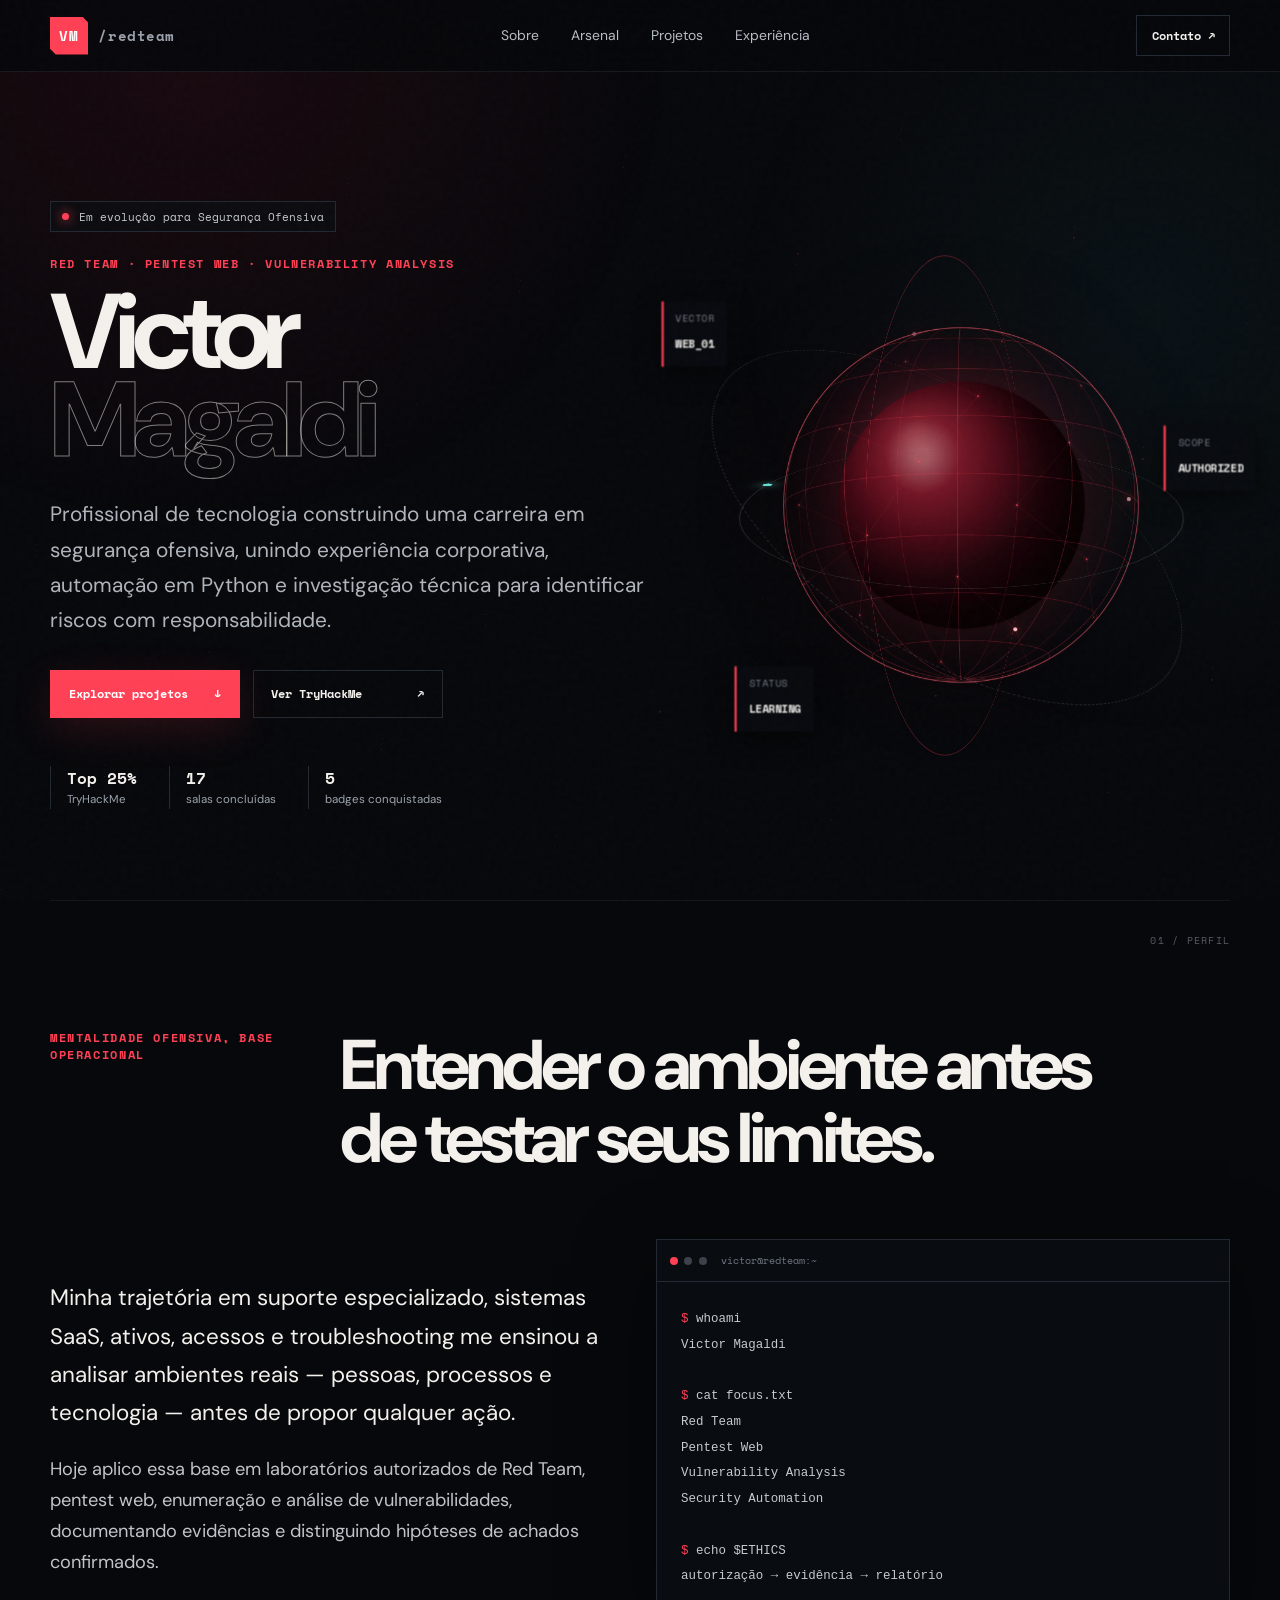
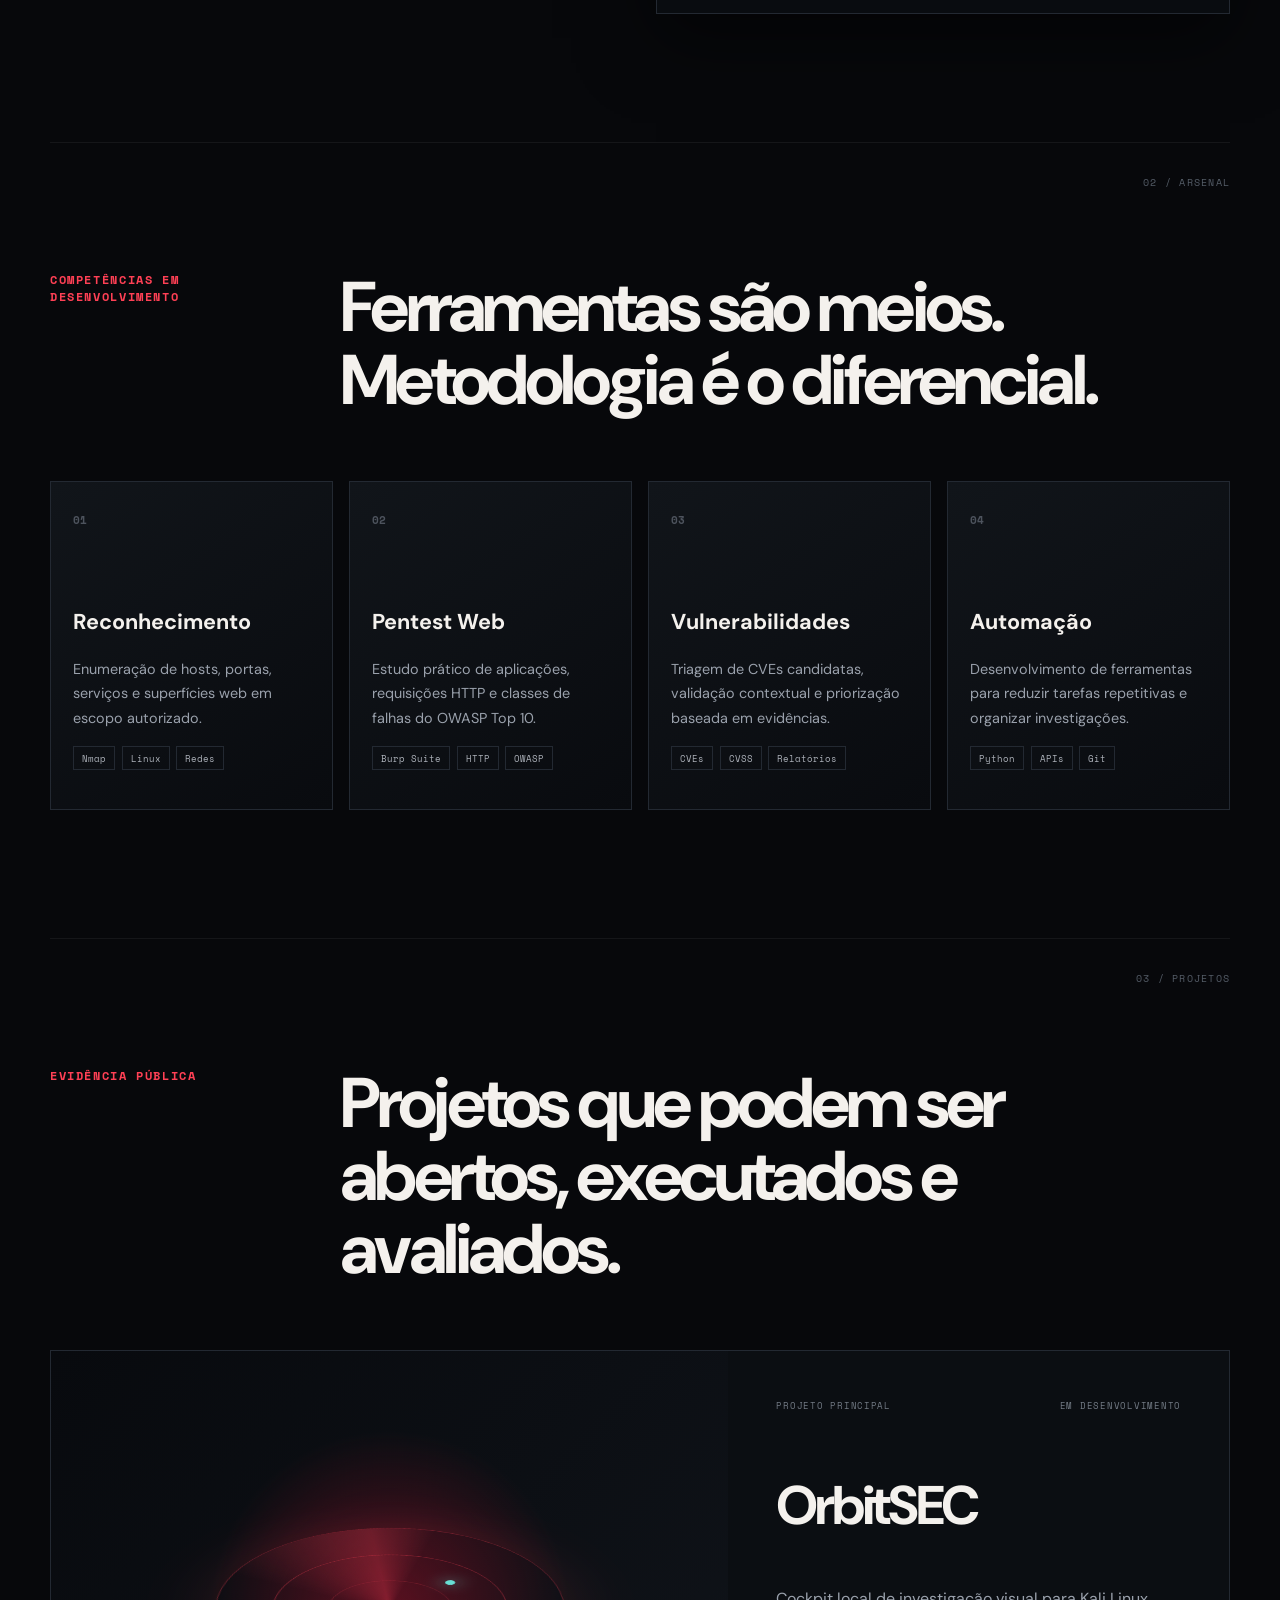
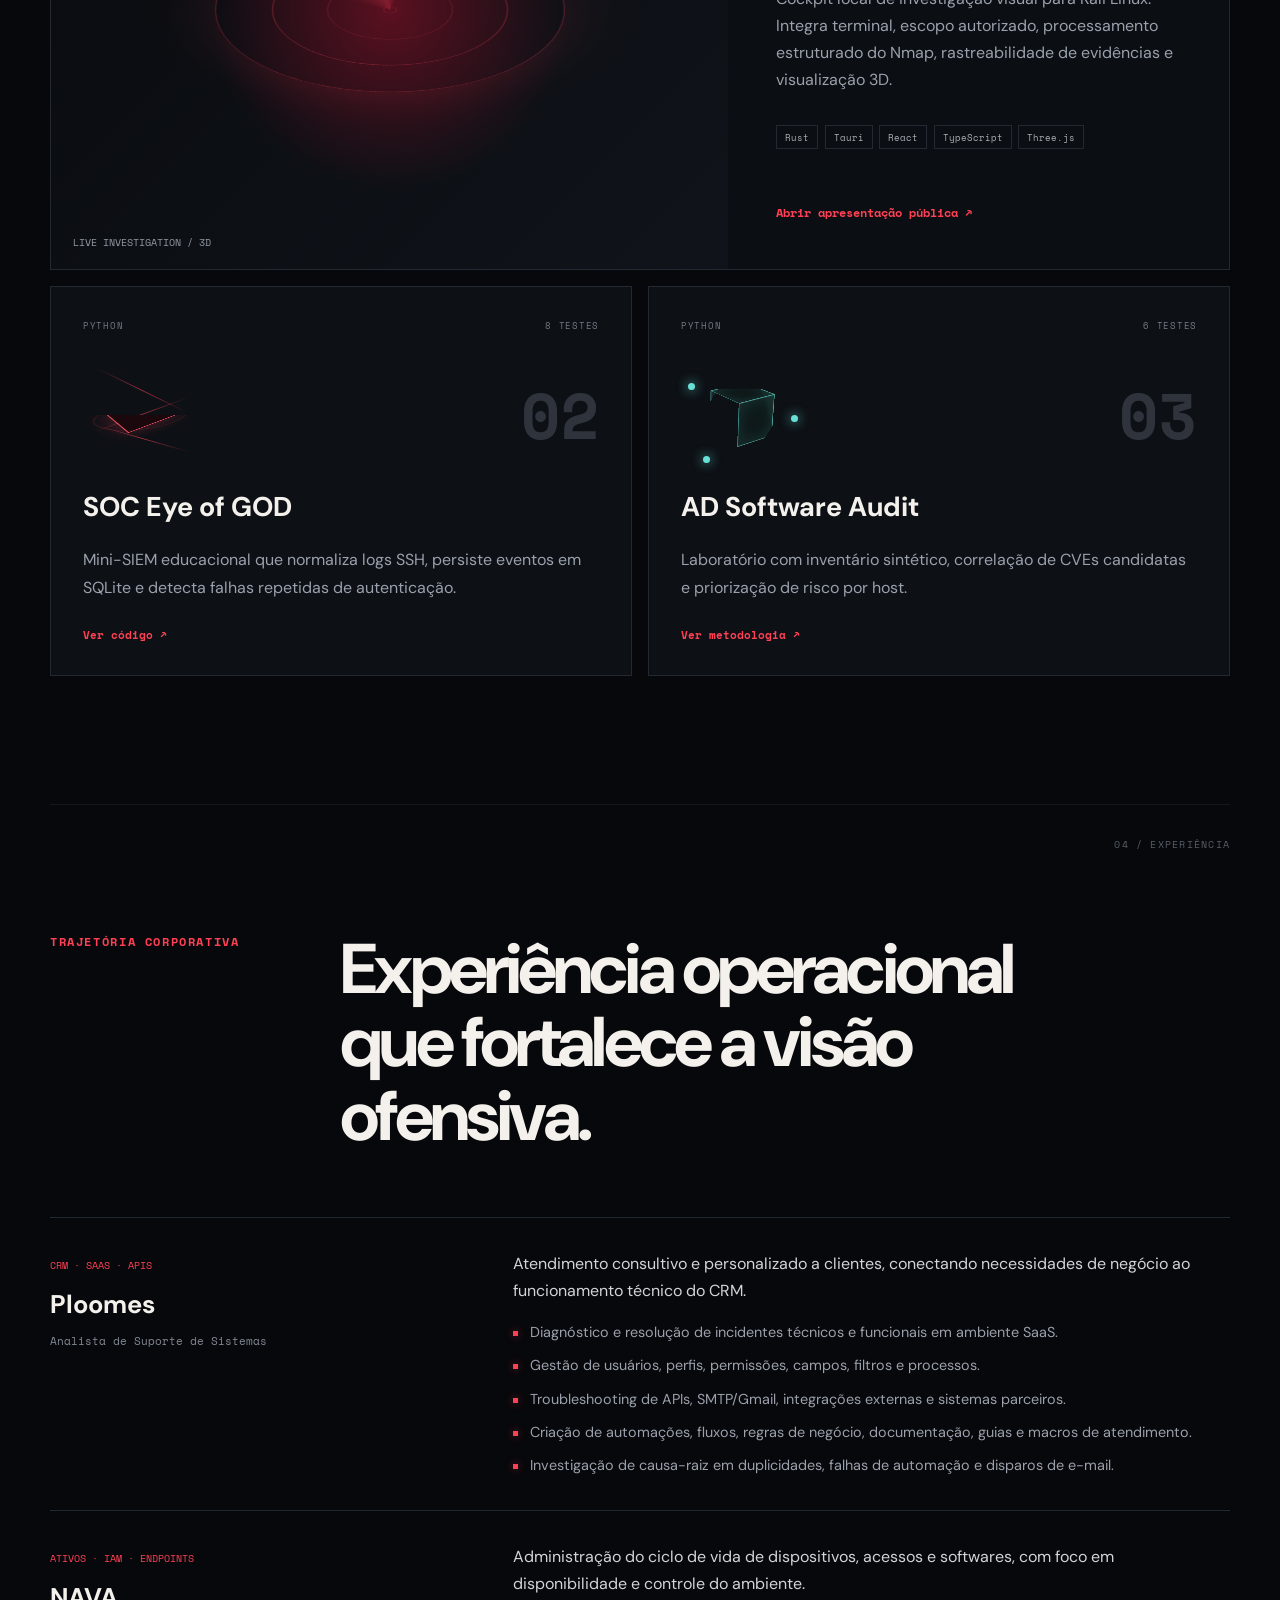
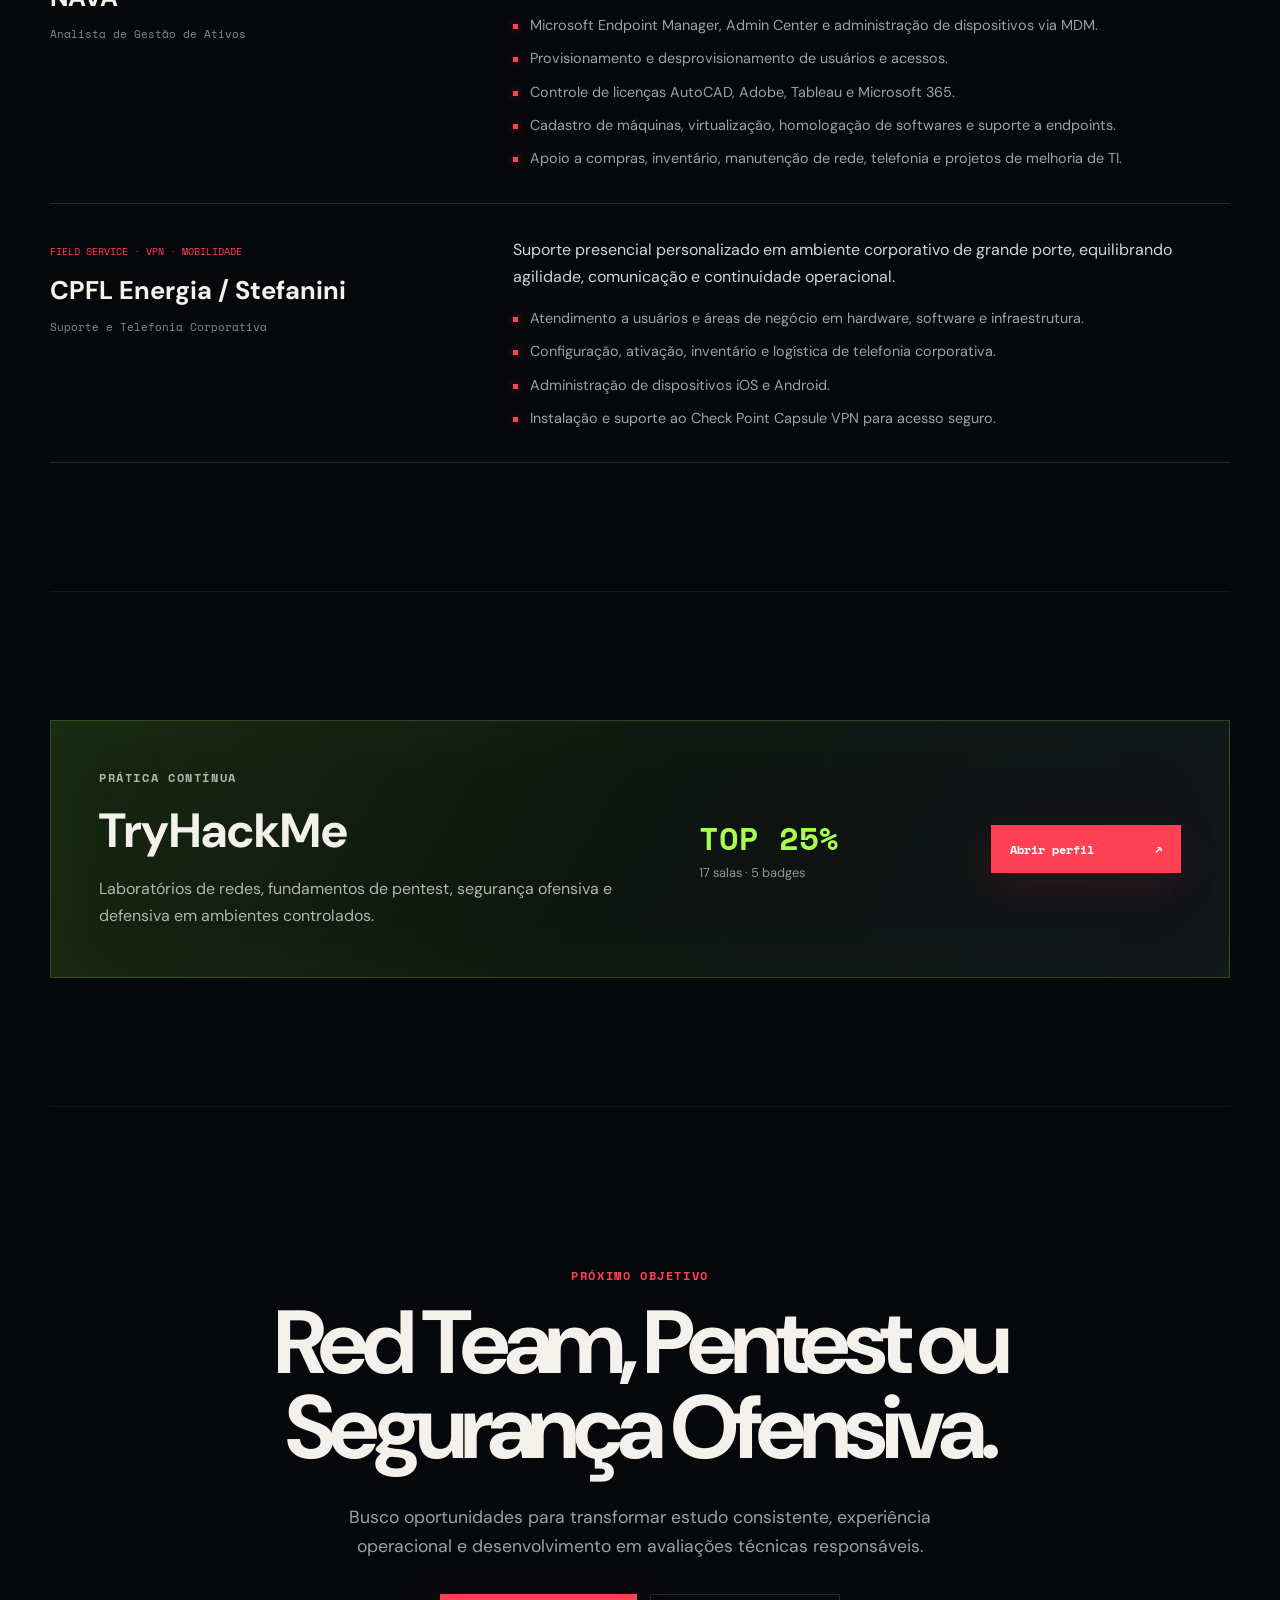
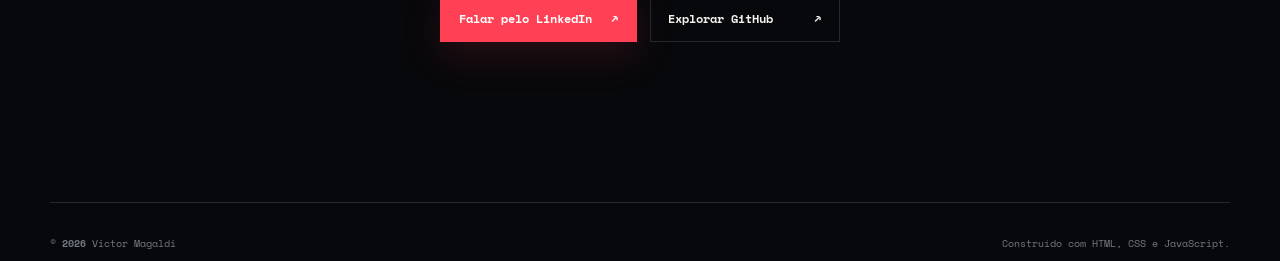
==== commit 3ca53d70: "Melhorei a esfera e detalhei minha experiência" ====
--- a/index.html
+++ b/index.html
@@ -49,11 +49,8 @@
           <div class="orbit orbit-one"><i></i></div>
           <div class="orbit orbit-two"><i></i></div>
           <div class="orbit orbit-three"></div>
-          <div class="cyber-orb">
-            <div class="orb-grid"></div>
-            <div class="orb-scan"></div>
-            <span class="orb-node n1"></span><span class="orb-node n2"></span><span class="orb-node n3"></span><span class="orb-node n4"></span>
-          </div>
+          <div class="globe-shell"><canvas id="globe-canvas" width="720" height="720" aria-hidden="true"></canvas></div>
+          <div class="globe-core" aria-hidden="true"></div>
           <div class="telemetry t1"><small>VECTOR</small><b>WEB_01</b></div>
           <div class="telemetry t2"><small>SCOPE</small><b>AUTHORIZED</b></div>
           <div class="telemetry t3"><small>STATUS</small><b>LEARNING</b></div>
@@ -126,11 +123,13 @@
 
       <div class="project-grid">
         <article class="project-card tilt reveal" data-tilt>
+          <div class="project-mini siem-visual" aria-hidden="true"><div class="siem-core"></div><i></i><i></i><i></i><span></span></div>
           <div class="project-number">02</div><div class="project-meta"><span>PYTHON</span><span>8 TESTES</span></div>
           <h3>SOC Eye of GOD</h3><p>Mini-SIEM educacional que normaliza logs SSH, persiste eventos em SQLite e detecta falhas repetidas de autenticação.</p>
           <a href="https://github.com/victordmmdev/soc-eye-of-god-project" target="_blank" rel="noreferrer">Ver código <span>↗</span></a>
         </article>
         <article class="project-card tilt reveal" data-tilt>
+          <div class="project-mini audit-visual" aria-hidden="true"><div class="audit-cube"><i></i><i></i><i></i><i></i></div><span></span><span></span><span></span></div>
           <div class="project-number">03</div><div class="project-meta"><span>PYTHON</span><span>6 TESTES</span></div>
           <h3>AD Software Audit</h3><p>Laboratório com inventário sintético, correlação de CVEs candidatas e priorização de risco por host.</p>
           <a href="https://github.com/victordmmdev/AD-Software-Audit" target="_blank" rel="noreferrer">Ver metodologia <span>↗</span></a>
@@ -142,9 +141,9 @@
       <div class="section-index">04 / EXPERIÊNCIA</div>
       <div class="section-heading reveal"><p class="eyebrow">TRAJETÓRIA CORPORATIVA</p><h2>Experiência operacional que fortalece a visão ofensiva.</h2></div>
       <div class="timeline">
-        <article class="reveal"><div><span>CRM · SAAS · APIS</span><h3>Ploomes</h3></div><p>Suporte especializado, documentação técnica, análise de processos, automações, integrações e investigação de incidentes técnicos.</p></article>
-        <article class="reveal"><div><span>ATIVOS · LICENCIAMENTO · M365</span><h3>NAVA</h3></div><p>Gestão de ativos e licenças de software, suporte a ambientes Microsoft 365, endpoints e processos relacionados a acessos.</p></article>
-        <article class="reveal"><div><span>SUPORTE · INFRAESTRUTURA</span><h3>CPFL Energia / Stefanini</h3></div><p>Atendimento a usuários e áreas de negócio, troubleshooting e apoio à continuidade de ambientes corporativos.</p></article>
+        <article class="reveal"><div><span>CRM · SAAS · APIS</span><h3>Ploomes</h3><small>Analista de Suporte de Sistemas</small></div><div class="experience-detail"><p>Atendimento consultivo e personalizado a clientes, conectando necessidades de negócio ao funcionamento técnico do CRM.</p><ul><li>Diagnóstico e resolução de incidentes técnicos e funcionais em ambiente SaaS.</li><li>Gestão de usuários, perfis, permissões, campos, filtros e processos.</li><li>Troubleshooting de APIs, SMTP/Gmail, integrações externas e sistemas parceiros.</li><li>Criação de automações, fluxos, regras de negócio, documentação, guias e macros de atendimento.</li><li>Investigação de causa-raiz em duplicidades, falhas de automação e disparos de e-mail.</li></ul></div></article>
+        <article class="reveal"><div><span>ATIVOS · IAM · ENDPOINTS</span><h3>NAVA</h3><small>Analista de Gestão de Ativos</small></div><div class="experience-detail"><p>Administração do ciclo de vida de dispositivos, acessos e softwares, com foco em disponibilidade e controle do ambiente.</p><ul><li>Microsoft Endpoint Manager, Admin Center e administração de dispositivos via MDM.</li><li>Provisionamento e desprovisionamento de usuários e acessos.</li><li>Controle de licenças AutoCAD, Adobe, Tableau e Microsoft 365.</li><li>Cadastro de máquinas, virtualização, homologação de softwares e suporte a endpoints.</li><li>Apoio a compras, inventário, manutenção de rede, telefonia e projetos de melhoria de TI.</li></ul></div></article>
+        <article class="reveal"><div><span>FIELD SERVICE · VPN · MOBILIDADE</span><h3>CPFL Energia / Stefanini</h3><small>Suporte e Telefonia Corporativa</small></div><div class="experience-detail"><p>Suporte presencial personalizado em ambiente corporativo de grande porte, equilibrando agilidade, comunicação e continuidade operacional.</p><ul><li>Atendimento a usuários e áreas de negócio em hardware, software e infraestrutura.</li><li>Configuração, ativação, inventário e logística de telefonia corporativa.</li><li>Administração de dispositivos iOS e Android.</li><li>Instalação e suporte ao Check Point Capsule VPN para acesso seguro.</li></ul></div></article>
       </div>
     </section>
 
--- a/style.css
+++ b/style.css
@@ -1,4 +1,7 @@
 @import url('https://fonts.googleapis.com/css2?family=DM+Sans:wght@400;500;600;700&family=Space+Mono:wght@400;700&display=swap');
 .reveal{opacity:1!important;transform:none!important}
+.globe-shell{position:absolute;inset:10%;z-index:2;border-radius:50%;overflow:hidden;filter:drop-shadow(0 0 28px #ff304855) drop-shadow(0 0 70px #8e0b2533);transform:translateZ(55px)}#globe-canvas{display:block;width:100%;height:100%}.globe-core{position:absolute;inset:27%;z-index:1;border-radius:50%;background:radial-gradient(circle at 34% 30%,#ff9aa388 0 3%,#5a0a19 16%,#12070b 52%,#020305 76%);box-shadow:inset -28px -20px 55px #000,0 0 70px #ff405522;transform:translateZ(30px)}.project-mini{position:absolute;right:4.8rem;top:2.6rem;width:128px;height:112px;perspective:650px;pointer-events:none}.siem-visual{transform-style:preserve-3d;animation:mini-float 5s ease-in-out infinite}.siem-core{position:absolute;inset:31px 40px;border:1px solid #ff5065;background:#1a080d;box-shadow:0 0 22px #ff405555;transform:rotateX(58deg) rotateZ(45deg)}.siem-visual i{position:absolute;left:15px;right:15px;height:1px;top:31px;background:linear-gradient(90deg,transparent,#ff405599,transparent);transform:rotateZ(26deg)}.siem-visual i:nth-of-type(2){top:55px;transform:rotateZ(-20deg)}.siem-visual i:nth-of-type(3){top:79px;transform:rotateZ(16deg)}.siem-visual span{position:absolute;inset:12px 20px;border:1px solid #ff405533;border-radius:50%;transform:rotateX(68deg);animation:mini-spin 8s linear infinite}.audit-visual{transform-style:preserve-3d;animation:mini-float 5.5s ease-in-out infinite reverse}.audit-cube{position:absolute;left:43px;top:32px;width:45px;height:45px;transform-style:preserve-3d;transform:rotateX(-25deg) rotateY(35deg);animation:cube-turn 9s linear infinite}.audit-cube i{position:absolute;inset:0;border:1px solid #68e0d599;background:#10201f88;box-shadow:inset 0 0 18px #68e0d522}.audit-cube i:nth-child(1){transform:translateZ(22px)}.audit-cube i:nth-child(2){transform:rotateY(90deg) translateZ(22px)}.audit-cube i:nth-child(3){transform:rotateX(90deg) translateZ(22px)}.audit-cube i:nth-child(4){transform:translateZ(-22px)}.audit-visual>span{position:absolute;width:7px;height:7px;border-radius:50%;background:#68e0d5;box-shadow:0 0 12px #68e0d5}.audit-visual>span:nth-of-type(1){left:12px;top:24px}.audit-visual>span:nth-of-type(2){right:6px;top:56px}.audit-visual>span:nth-of-type(3){left:27px;bottom:8px}.experience-detail p{margin-bottom:1rem!important;color:#d1d4d9!important}.experience-detail ul{display:grid;gap:.55rem;margin:0;padding:0;list-style:none}.experience-detail li{position:relative;padding-left:1.1rem;color:var(--muted);font-size:.9rem}.experience-detail li::before{content:"";position:absolute;left:0;top:.75em;width:5px;height:5px;background:var(--red);box-shadow:0 0 8px #ff405577}.timeline small{display:block;color:#818995;font:.66rem var(--mono)}@keyframes mini-float{50%{transform:translateY(-8px) rotateY(5deg)}}@keyframes mini-spin{to{transform:rotateX(68deg) rotateZ(360deg)}}@keyframes cube-turn{to{transform:rotateX(335deg) rotateY(395deg)}}
+.project-grid .project-card{min-height:390px}.project-grid .project-mini{left:1.7rem;right:auto;top:4.5rem}.project-grid .project-number{top:5rem}.project-grid .project-card h3{margin-top:9.5rem}@media(prefers-reduced-motion:reduce){.project-mini,.project-mini span,.audit-cube{animation:none!important}}
 @media(max-width:620px){.header-cta{display:none}.hero{display:block!important;min-width:0}.hero-copy{width:100%;min-width:0;overflow:hidden}.hero .lead{max-width:100%;font-size:1rem}.hero .actions{display:grid;grid-template-columns:1fr;width:100%}.hero .button{width:100%;min-width:0}.hero .eyebrow{font-size:.62rem;overflow-wrap:anywhere}.hero-proof{display:grid!important;grid-template-columns:repeat(3,minmax(0,1fr));width:100%}.hero-proof li{min-width:0}.hero-proof strong,.hero-proof span{overflow-wrap:anywhere}.hero-visual{width:100%;overflow:hidden}}
+@media(max-width:620px){.project-mini{right:1rem;top:2.8rem;transform:scale(.72)}.timeline article{grid-template-columns:1fr!important}.experience-detail li{font-size:.84rem}}
 :root{--bg:#07080b;--panel:#0d1015;--panel-2:#11151b;--line:#232932;--line-hot:#ff4d5f66;--text:#f4f1ed;--muted:#9aa1ac;--red:#ff4055;--red-2:#a9102f;--cyan:#68e0d5;--max:1180px;--mono:"Space Mono",monospace;--sans:"DM Sans",system-ui,sans-serif}*{box-sizing:border-box}html{scroll-behavior:smooth}body{margin:0;background:var(--bg);color:var(--text);font:16px/1.7 var(--sans);overflow-x:hidden}body::before{content:"";position:fixed;inset:0;pointer-events:none;background:radial-gradient(circle at 15% 5%,#68112332 0,transparent 30rem),radial-gradient(circle at 90% 35%,#183d4630 0,transparent 26rem);z-index:-2}#network-canvas{position:fixed;inset:0;width:100%;height:100%;opacity:.24;pointer-events:none;z-index:-1}.noise{position:fixed;inset:0;pointer-events:none;z-index:20;opacity:.025;background-image:url("data:image/svg+xml,%3Csvg viewBox='0 0 180 180' xmlns='http://www.w3.org/2000/svg'%3E%3Cfilter id='n'%3E%3CfeTurbulence type='fractalNoise' baseFrequency='.85' numOctaves='3' stitchTiles='stitch'/%3E%3C/filter%3E%3Crect width='100%25' height='100%25' filter='url(%23n)' opacity='.8'/%3E%3C/svg%3E")}.shell{width:min(calc(100% - 2.5rem),var(--max));margin-inline:auto}.site-header{position:fixed;top:0;left:0;right:0;z-index:15;height:72px;display:flex;align-items:center;justify-content:space-between;padding-inline:max(1.25rem,calc((100% - var(--max))/2));border-bottom:1px solid #ffffff12;background:#07080bd9;backdrop-filter:blur(18px)}a{color:inherit;text-decoration:none}.brand{display:flex;align-items:center;font:700 .9rem var(--mono);letter-spacing:.04em}.brand-mark{display:grid;place-items:center;width:38px;height:38px;background:var(--red);color:#fff;clip-path:polygon(0 0,85% 0,100% 15%,100% 100%,15% 100%,0 85%)}.brand-path{color:var(--muted);margin-left:.65rem}.site-header nav{display:flex;gap:2rem}.site-header nav a{position:relative;color:#b8bdc5;font-size:.87rem}.site-header nav a::after{content:"";position:absolute;left:0;right:100%;bottom:-.45rem;height:1px;background:var(--red);transition:right .25s}.site-header nav a:hover::after{right:0}.header-cta{font:700 .72rem var(--mono);border:1px solid var(--line);padding:.7rem .9rem}.header-cta:hover{border-color:var(--red);color:var(--red)}.hero{min-height:100vh;padding-top:110px;display:grid;grid-template-columns:1.05fr .95fr;align-items:center;gap:3rem}.availability{display:inline-flex;align-items:center;gap:.6rem;margin-bottom:1.4rem;padding:.42rem .7rem;border:1px solid var(--line);background:#0c0f13b8;color:#c6cbd1;font:400 .69rem var(--mono)}.availability i{width:7px;height:7px;background:var(--red);border-radius:50%;box-shadow:0 0 12px var(--red);animation:pulse 2s infinite}.eyebrow{margin:0 0 1rem;color:var(--red);font:700 .72rem/1.5 var(--mono);letter-spacing:.14em}.hero h1{margin:0;font-size:clamp(4rem,8.3vw,7.4rem);line-height:.83;letter-spacing:-.075em}.hero h1 span{color:transparent;-webkit-text-stroke:1px #e6e2df88}.lead{max-width:660px;margin:2rem 0 0;color:#b0b5bd;font-size:clamp(1.05rem,2vw,1.3rem)}.actions{display:flex;flex-wrap:wrap;gap:.8rem;margin-top:2rem}.button{display:inline-flex;align-items:center;justify-content:space-between;gap:1.2rem;min-width:190px;padding:.9rem 1.1rem;border:1px solid var(--line);font:700 .75rem var(--mono);transition:transform .2s,border-color .2s,background .2s}.button:hover{transform:translateY(-3px)}.button.primary{background:var(--red);border-color:var(--red);color:white;box-shadow:0 12px 40px #ff405525}.button.primary:hover{background:#ff5d6e}.button.ghost:hover{border-color:#ffffff60}.hero-proof{display:flex;gap:2rem;margin:3rem 0 0;padding:0;list-style:none}.hero-proof li{display:flex;flex-direction:column;border-left:1px solid var(--line);padding-left:1rem}.hero-proof strong{font:700 1rem var(--mono)}.hero-proof span{color:var(--muted);font-size:.72rem}.hero-visual{display:grid;place-items:center;min-height:650px;perspective:1100px}.orbital-stage{position:relative;width:min(42vw,520px);aspect-ratio:1;transform-style:preserve-3d;transition:transform .18s ease-out}.cyber-orb{position:absolute;inset:15%;border-radius:50%;overflow:hidden;background:radial-gradient(circle at 35% 32%,#ff7b8666 0 2%,#5b0b1a 8%,#12090e 38%,#050609 68%);box-shadow:inset -35px -20px 70px #000,0 0 80px #ff405522,0 0 0 1px #ff6a7755;transform:translateZ(55px)}.orb-grid{position:absolute;inset:-15%;border-radius:50%;background-image:linear-gradient(#ff536329 1px,transparent 1px),linear-gradient(90deg,#ff536329 1px,transparent 1px);background-size:28px 28px;transform:rotate(18deg) scale(1.2);mask-image:radial-gradient(circle,#000 55%,transparent 72%)}.orb-scan{position:absolute;inset:-30%;background:linear-gradient(transparent 43%,#ff405599 49%,transparent 54%);animation:scan 4.8s linear infinite}.orbit{position:absolute;inset:8%;border:1px solid #ffffff25;border-radius:50%;transform-style:preserve-3d}.orbit-one{transform:rotateX(72deg) rotateZ(18deg)}.orbit-two{inset:3%;border-color:#ff405544;transform:rotateY(72deg) rotateZ(-26deg)}.orbit-three{inset:0;transform:rotateX(58deg) rotateY(28deg);border-style:dashed;animation:spin 18s linear infinite}.orbit i{position:absolute;top:48%;left:-5px;width:10px;height:10px;border-radius:50%;background:var(--cyan);box-shadow:0 0 18px var(--cyan)}.orbit-two i{left:auto;right:-5px;background:var(--red);box-shadow:0 0 18px var(--red)}.orb-node{position:absolute;width:8px;height:8px;border:1px solid #ff8a95;background:#16060a;box-shadow:0 0 12px var(--red);border-radius:50%}.n1{top:28%;left:29%}.n2{top:44%;right:22%}.n3{bottom:24%;left:43%}.n4{top:61%;left:18%}.telemetry{position:absolute;padding:.55rem .7rem;background:#090b10e8;border-left:2px solid var(--red);box-shadow:0 8px 24px #0008;font-family:var(--mono);transform:translateZ(90px)}.telemetry small{display:block;color:#777f89;font-size:.55rem}.telemetry b{font-size:.65rem}.t1{top:14%;left:-3%}.t2{right:-2%;top:36%}.t3{left:10%;bottom:10%}.section{position:relative;padding-block:8rem;border-top:1px solid #ffffff0f}.section-index{position:absolute;top:2rem;right:0;color:#555d68;font:400 .64rem var(--mono);letter-spacing:.12em}.section-heading{display:grid;grid-template-columns:.45fr 1.55fr;gap:2rem;align-items:start;margin-bottom:4rem}.section-heading h2{max-width:780px;margin:0;font-size:clamp(2.3rem,5.5vw,4.6rem);line-height:1.04;letter-spacing:-.055em}.profile-grid{display:grid;grid-template-columns:1fr 1fr;gap:2rem;align-items:center}.statement{font-size:1.14rem;color:#c0c4ca}.statement p:first-child{font-size:1.4rem;color:var(--text)}.terminal-card{background:#090c10;border:1px solid var(--line);box-shadow:0 24px 70px #0008;transform-style:preserve-3d}.terminal-bar{display:flex;align-items:center;gap:.4rem;padding:.8rem;border-bottom:1px solid var(--line)}.terminal-bar span{width:8px;height:8px;border-radius:50%;background:#3d424a}.terminal-bar span:first-child{background:var(--red)}.terminal-bar b{margin-left:.5rem;color:#707783;font:400 .62rem var(--mono)}pre{margin:0;padding:1.5rem;overflow:auto;color:#c5cad1;font:400 .78rem/1.9 var(--mono)}.prompt{color:var(--red)}.capability-grid{display:grid;grid-template-columns:repeat(4,1fr);gap:1rem;perspective:1200px}.capability{position:relative;min-height:320px;padding:1.4rem;background:linear-gradient(145deg,#11151a,#090b0f);border:1px solid var(--line);transform-style:preserve-3d;transition:border-color .25s,box-shadow .25s}.capability:hover{border-color:var(--line-hot);box-shadow:0 25px 60px #0008}.capability>span{color:#4d535d;font:700 .7rem var(--mono)}.capability h3{margin:4.5rem 0 1rem;font-size:1.35rem}.capability p{color:var(--muted);font-size:.9rem}.capability ul,.stack{display:flex;flex-wrap:wrap;gap:.4rem;padding:0;list-style:none}.capability li,.stack li{padding:.25rem .5rem;border:1px solid var(--line);color:#aeb3bb;font:400 .59rem var(--mono)}.featured-project{display:grid;grid-template-columns:1.15fr .85fr;min-height:520px;border:1px solid var(--line);background:#0b0e12;overflow:hidden}.project-visual{position:relative;min-height:500px;background:radial-gradient(circle,#5b1020 0,transparent 42%),linear-gradient(135deg,#080a0e,#10141a);overflow:hidden}.radar{position:absolute;width:350px;aspect-ratio:1;left:50%;top:50%;transform:translate(-50%,-50%) rotateX(62deg) rotateZ(15deg);border:1px solid #ff405555;border-radius:50%;box-shadow:0 0 80px #ff405522}.radar::before,.radar::after,.radar i{content:"";position:absolute;inset:16%;border:1px solid #ff405533;border-radius:50%}.radar::after{inset:32%}.radar i:nth-child(1){inset:48%}.radar i:nth-child(2){inset:0;border:0;background:conic-gradient(from 0deg,transparent 0 78%,#ff405544 94%,transparent);animation:spin 5s linear infinite}.radar span{position:absolute;width:10px;height:10px;top:28%;left:61%;background:var(--cyan);border-radius:50%;box-shadow:0 0 20px var(--cyan)}.visual-label{position:absolute;left:1.4rem;bottom:1.2rem;color:#9299a3;font:400 .62rem var(--mono)}.project-content{display:flex;flex-direction:column;padding:3rem}.project-meta{display:flex;justify-content:space-between;gap:1rem;color:#737b85;font:400 .58rem var(--mono);letter-spacing:.08em}.project-content h3{margin:3rem 0 1rem;font-size:3.4rem;letter-spacing:-.06em}.project-content p,.project-card p{color:var(--muted)}.project-link{margin-top:auto;color:var(--red);font:700 .72rem var(--mono)}.project-grid{display:grid;grid-template-columns:1fr 1fr;gap:1rem;margin-top:1rem;perspective:1200px}.project-card{position:relative;min-height:320px;padding:2rem;background:var(--panel);border:1px solid var(--line);transform-style:preserve-3d}.project-card h3{margin:4rem 0 1rem;font-size:1.7rem}.project-card a{position:absolute;bottom:2rem;color:var(--red);font:700 .7rem var(--mono)}.project-number{position:absolute;right:2rem;top:3.2rem;color:#2f343c;font:700 4rem var(--mono)}.timeline{border-top:1px solid var(--line)}.timeline article{display:grid;grid-template-columns:.75fr 1.25fr;gap:2rem;padding:2rem 0;border-bottom:1px solid var(--line)}.timeline span{color:var(--red);font:400 .6rem var(--mono)}.timeline h3{margin:.4rem 0;font-size:1.6rem}.timeline p{margin:0;color:var(--muted);max-width:680px}.thm-card{display:grid;grid-template-columns:1.2fr .55fr auto;align-items:center;gap:2rem;padding:3rem;background:linear-gradient(120deg,#172810,#0e1410 50%,#101319);border:1px solid #6ea84b55;box-shadow:inset 0 0 80px #76c4420c}.thm-card h2{margin:.2rem 0;font-size:3rem}.thm-card p{margin:0;color:#aeb8aa}.thm-rank{display:flex;flex-direction:column}.thm-rank strong{color:#a6ff4d;font:700 2rem var(--mono)}.thm-rank span{color:#8e998b;font-size:.8rem}.contact{text-align:center;padding-block:10rem}.contact h2{max-width:900px;margin:0 auto;font-size:clamp(3rem,7vw,6rem);line-height:.95;letter-spacing:-.07em}.contact>p:not(.eyebrow){max-width:680px;margin:2rem auto;color:var(--muted);font-size:1.1rem}.contact .actions{justify-content:center}footer{display:flex;justify-content:space-between;padding-block:2rem;border-top:1px solid var(--line);color:#737a84;font:400 .65rem var(--mono)}.reveal{opacity:0;transform:translateY(28px);transition:opacity .7s ease,transform .7s ease}.reveal.visible{opacity:1;transform:translateY(0)}[data-delay="1"]{transition-delay:.15s}@keyframes pulse{50%{opacity:.35;box-shadow:0 0 4px var(--red)}}@keyframes scan{from{transform:translateY(-45%)}to{transform:translateY(45%)}}@keyframes spin{to{transform:rotateX(58deg) rotateY(28deg) rotateZ(360deg)}}@media(max-width:980px){.site-header nav{display:none}.hero{grid-template-columns:1fr;padding-top:130px}.hero-visual{min-height:500px}.orbital-stage{width:min(85vw,500px)}.section-heading{grid-template-columns:1fr}.profile-grid,.featured-project{grid-template-columns:1fr}.capability-grid{grid-template-columns:1fr 1fr}.project-visual{min-height:420px}.thm-card{grid-template-columns:1fr 1fr}.thm-card .button{grid-column:1/-1}}@media(max-width:620px){.shell{width:min(calc(100% - 1.5rem),var(--max))}.site-header{height:64px}.header-cta{padding:.55rem .65rem}.hero h1{font-size:clamp(3.7rem,18vw,5.5rem)}.hero-proof{gap:.8rem}.hero-proof li{padding-left:.6rem}.hero-visual{min-height:390px}.section{padding-block:5rem}.capability-grid,.project-grid,.timeline article,.thm-card{grid-template-columns:1fr}.capability{min-height:280px}.featured-project{min-height:0}.project-content{padding:2rem}.project-content h3{font-size:2.7rem}.project-visual{min-height:340px}.timeline article{gap:.5rem}.thm-card{padding:2rem}.section-index{display:none}footer{flex-direction:column;gap:.5rem}.telemetry{display:none}}@media(prefers-reduced-motion:reduce){html{scroll-behavior:auto}.reveal{opacity:1;transform:none;transition:none}.availability i,.orb-scan,.orbit-three,.radar i:nth-child(2){animation:none}.orbital-stage{transition:none}}
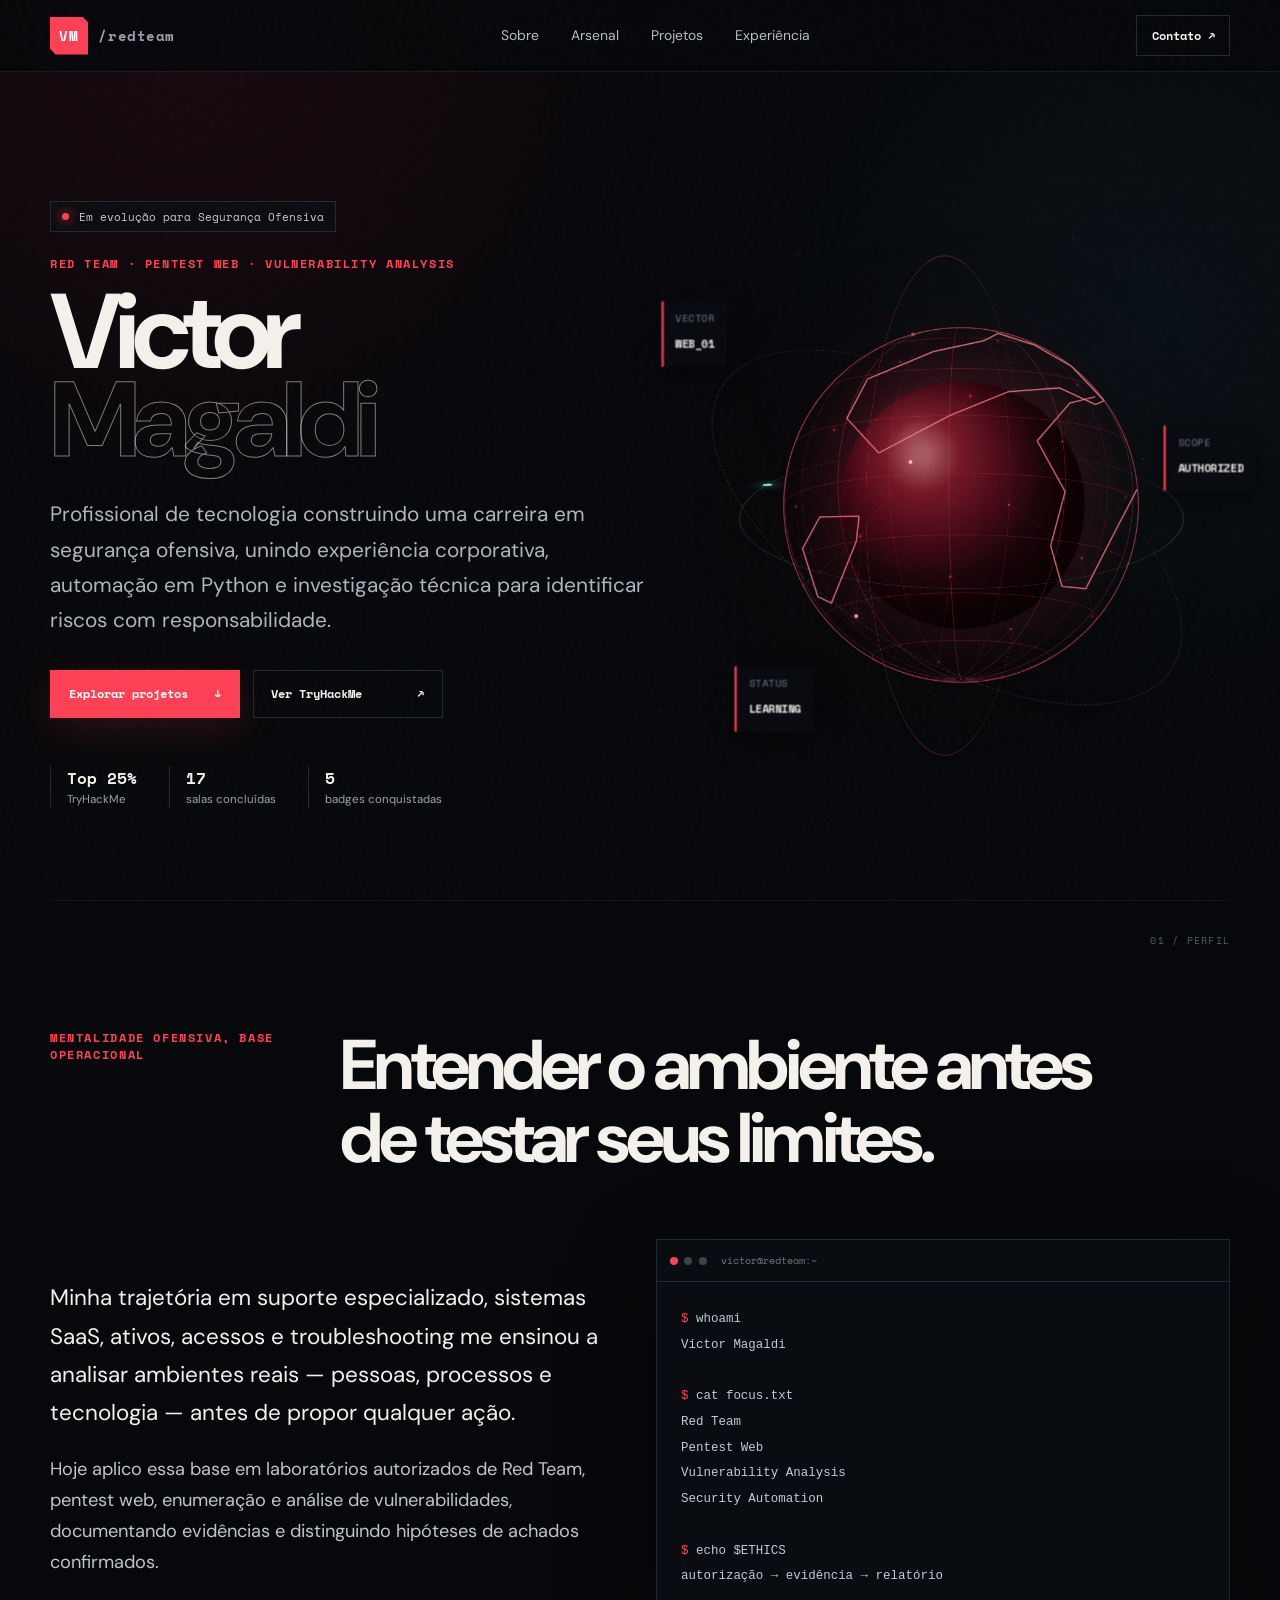
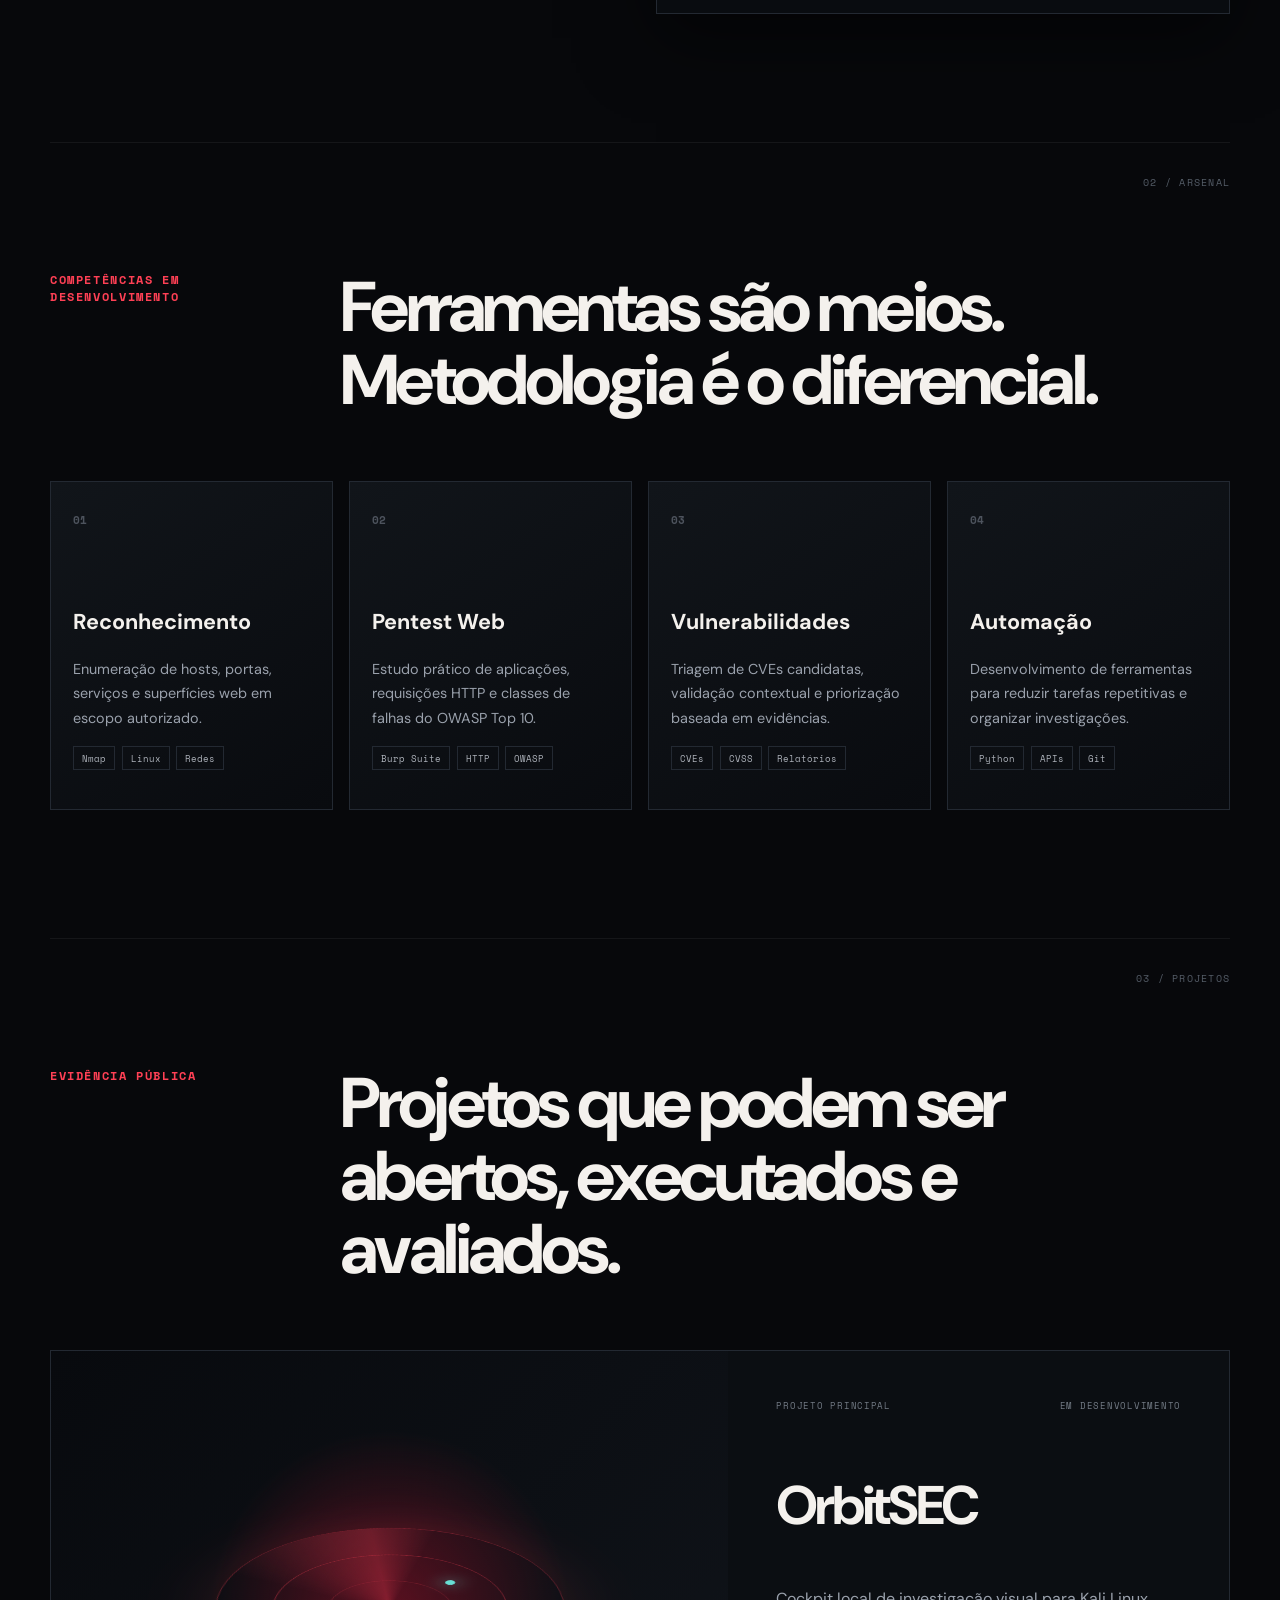
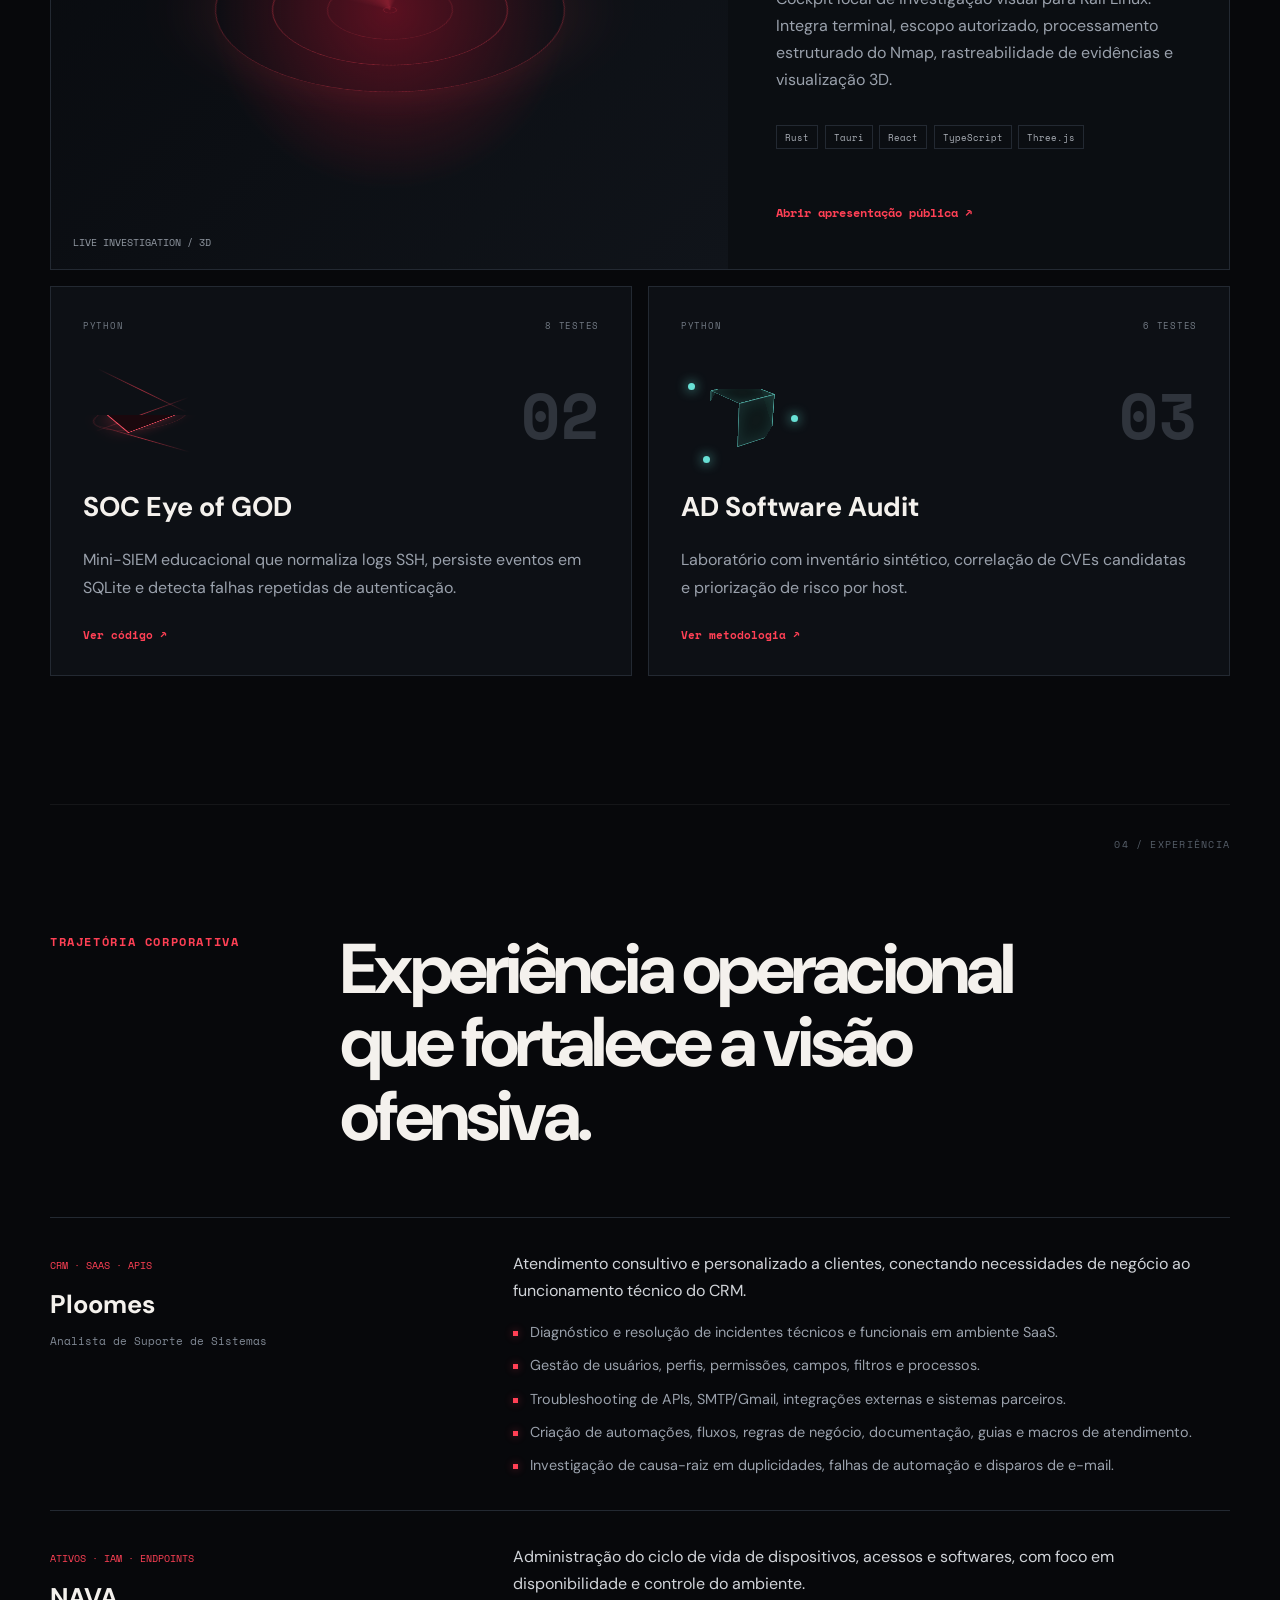
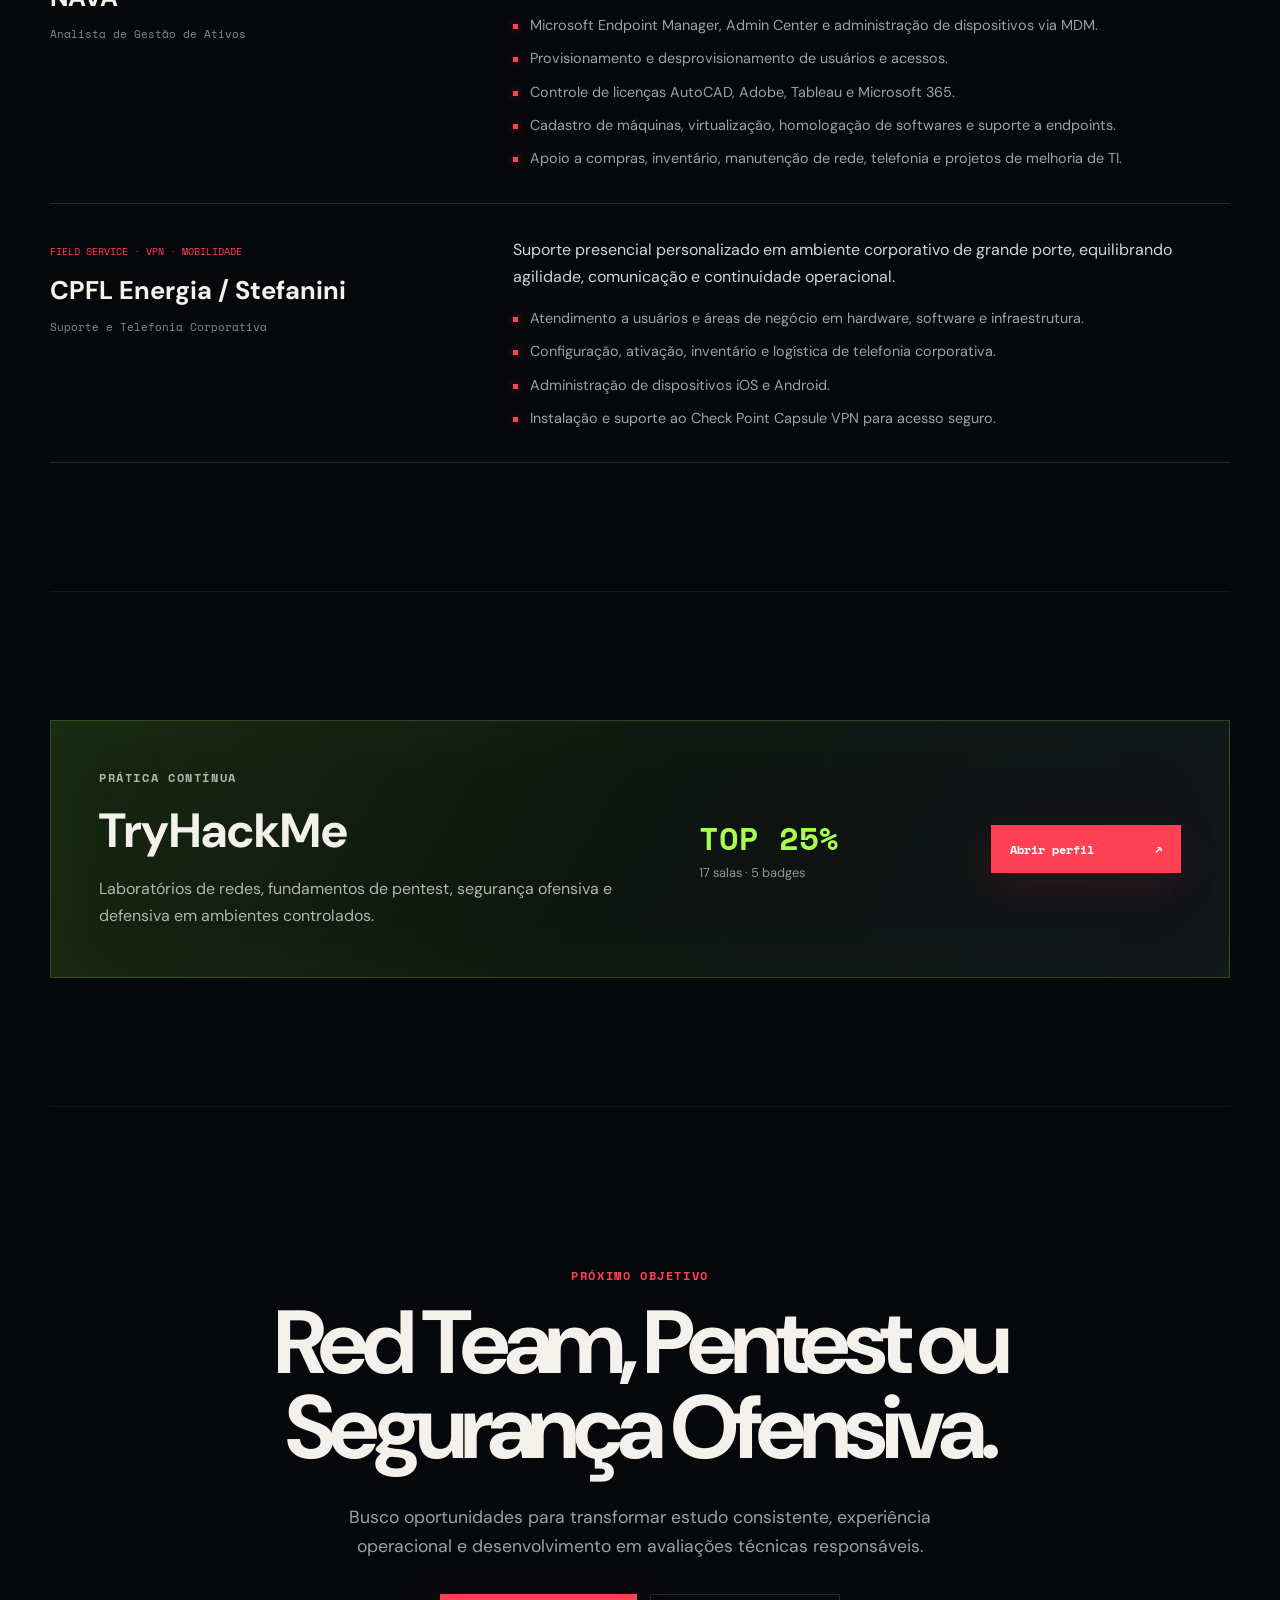
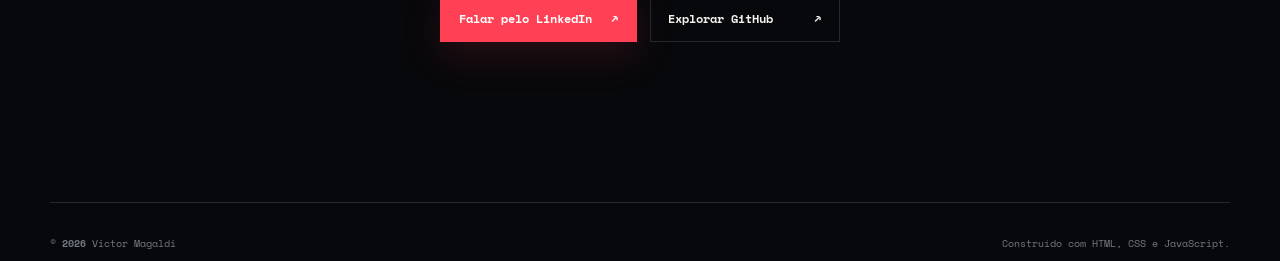
==== commit fb3d6e7f: "Atualizei os efeitos visuais" ====
--- a/index.html
+++ b/index.html
@@ -7,7 +7,7 @@
   <meta name="theme-color" content="#07080b">
   <title>Victor Magaldi | Red Team & Cybersecurity</title>
   <script>document.documentElement.classList.add('js')</script>
-  <link rel="stylesheet" href="style.css">
+  <link rel="stylesheet" href="style.css?v=20260818-2">
 </head>
 <body>
   <canvas id="network-canvas" aria-hidden="true"></canvas>
@@ -164,6 +164,6 @@
   </main>
 
   <footer class="shell"><span>© <b id="year"></b> Victor Magaldi</span><span>Construído com HTML, CSS e JavaScript.</span></footer>
-  <script src="script.js"></script>
+  <script src="script.js?v=20260818-2"></script>
 </body>
 </html>
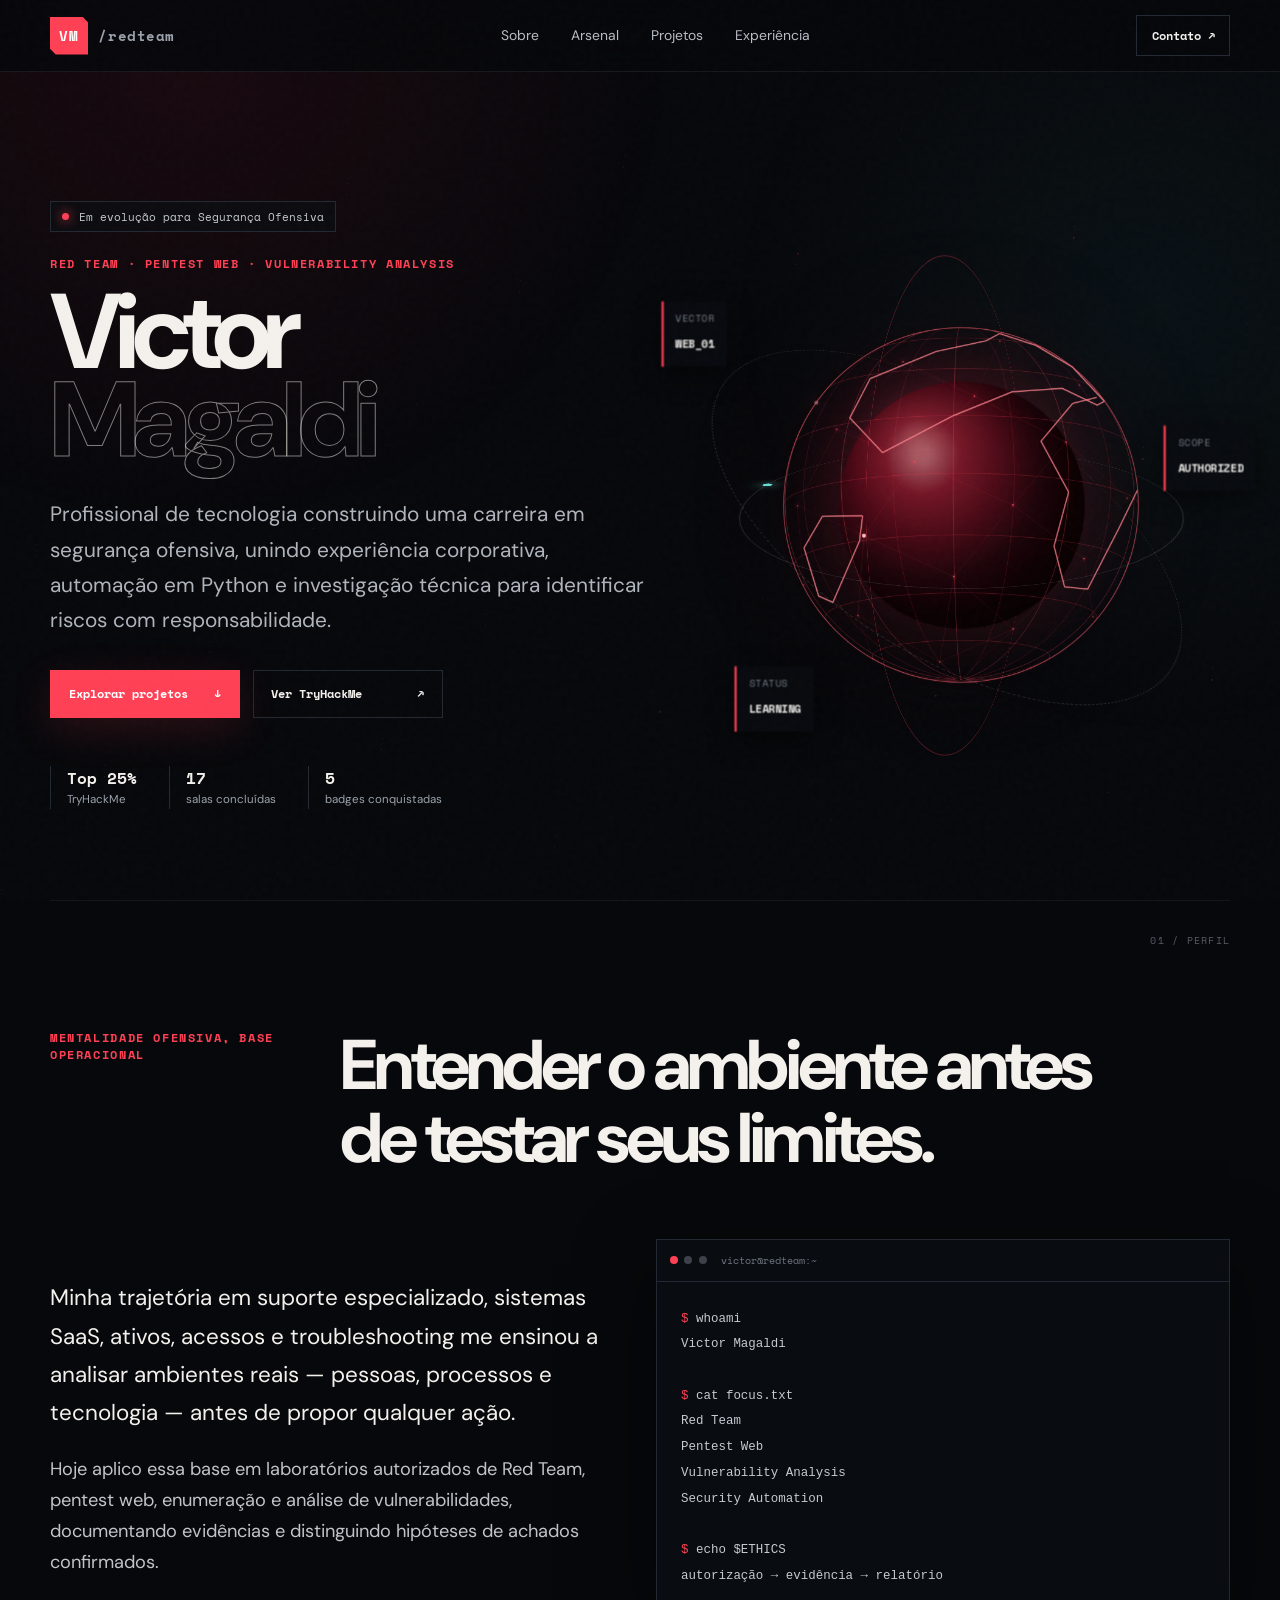
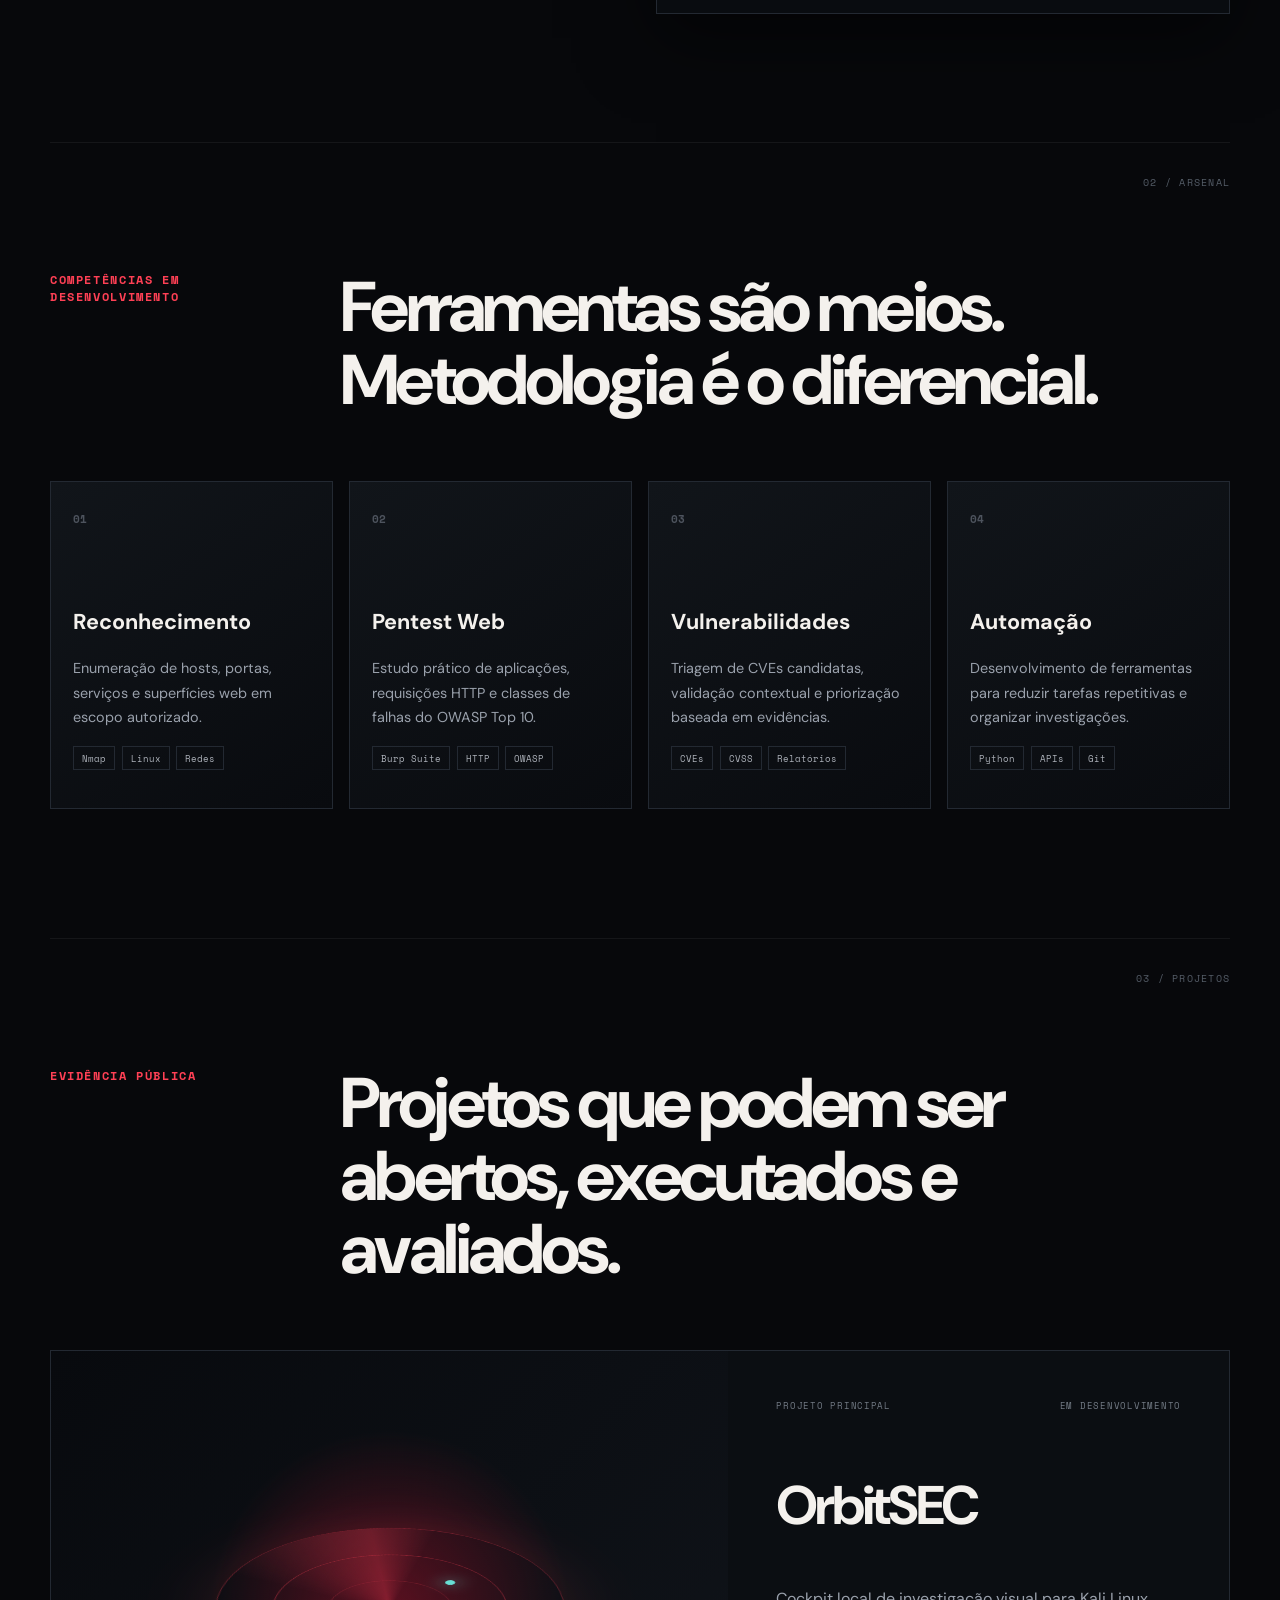
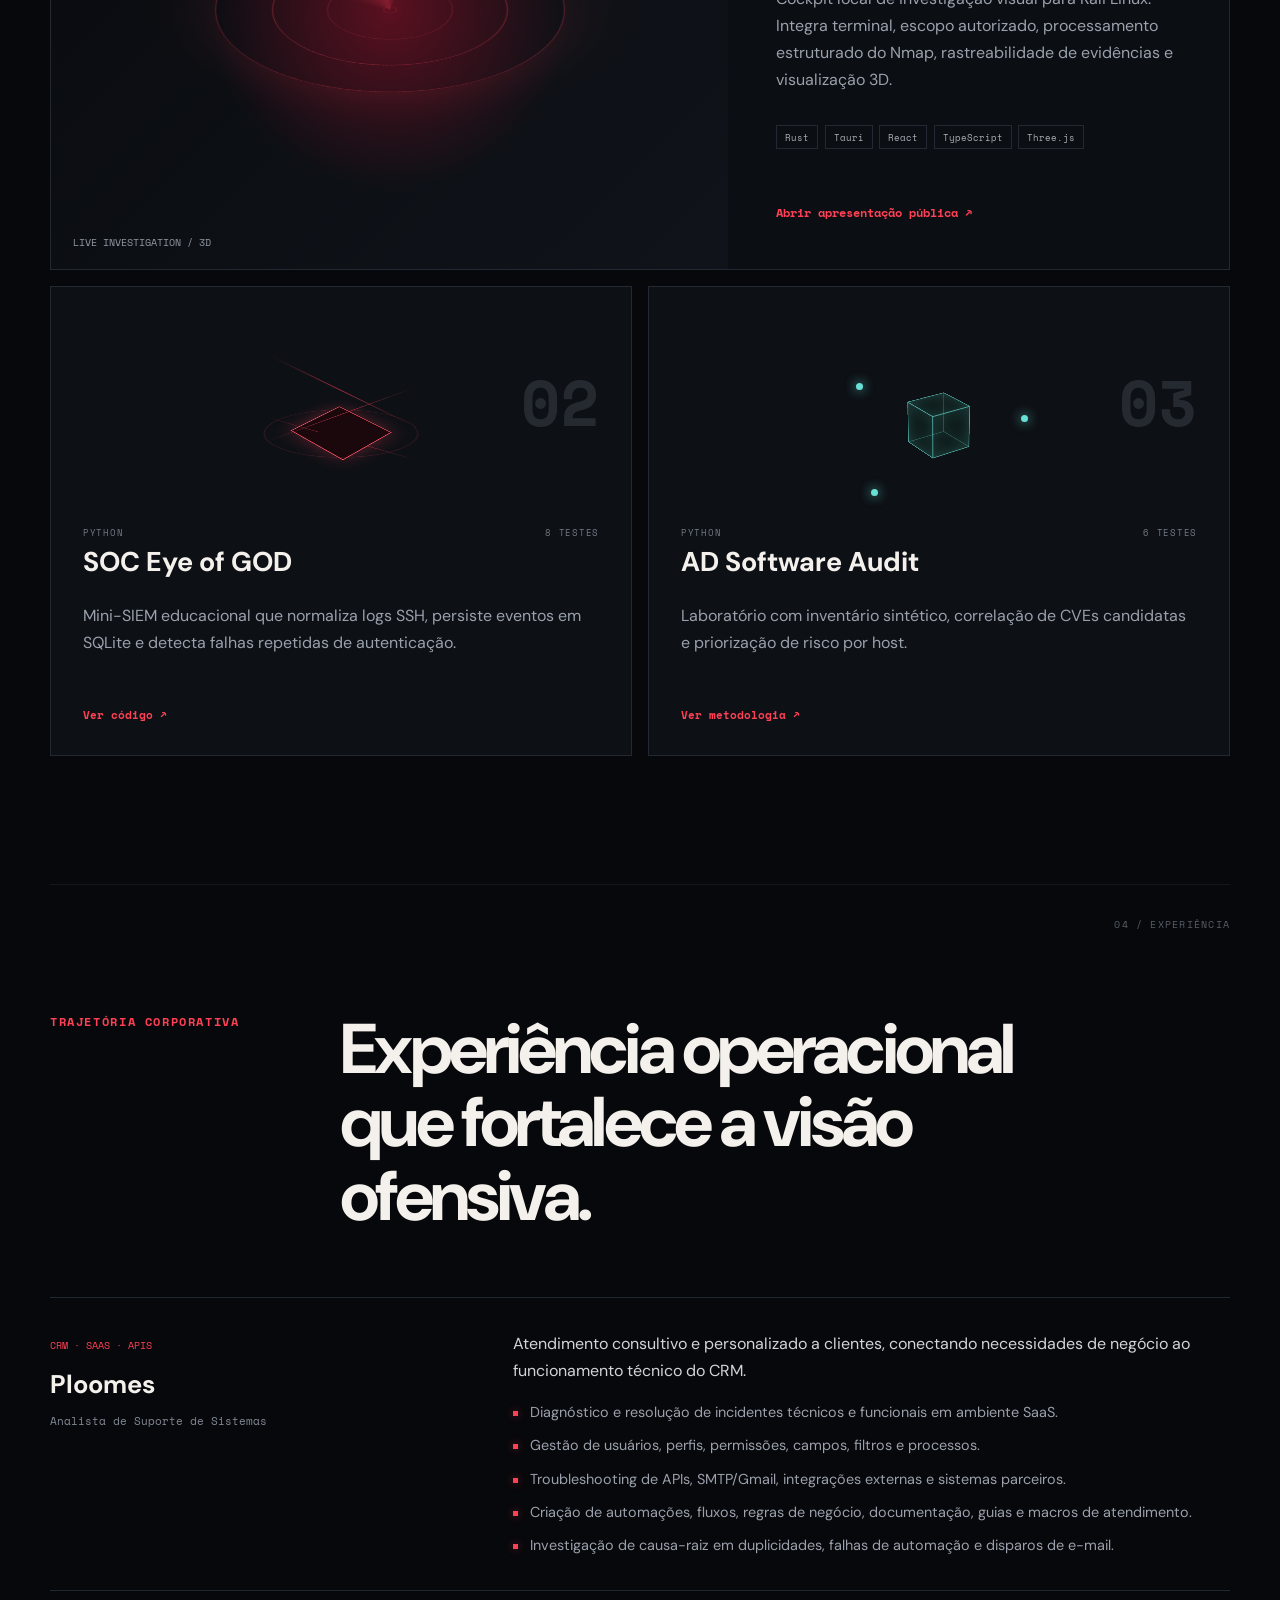
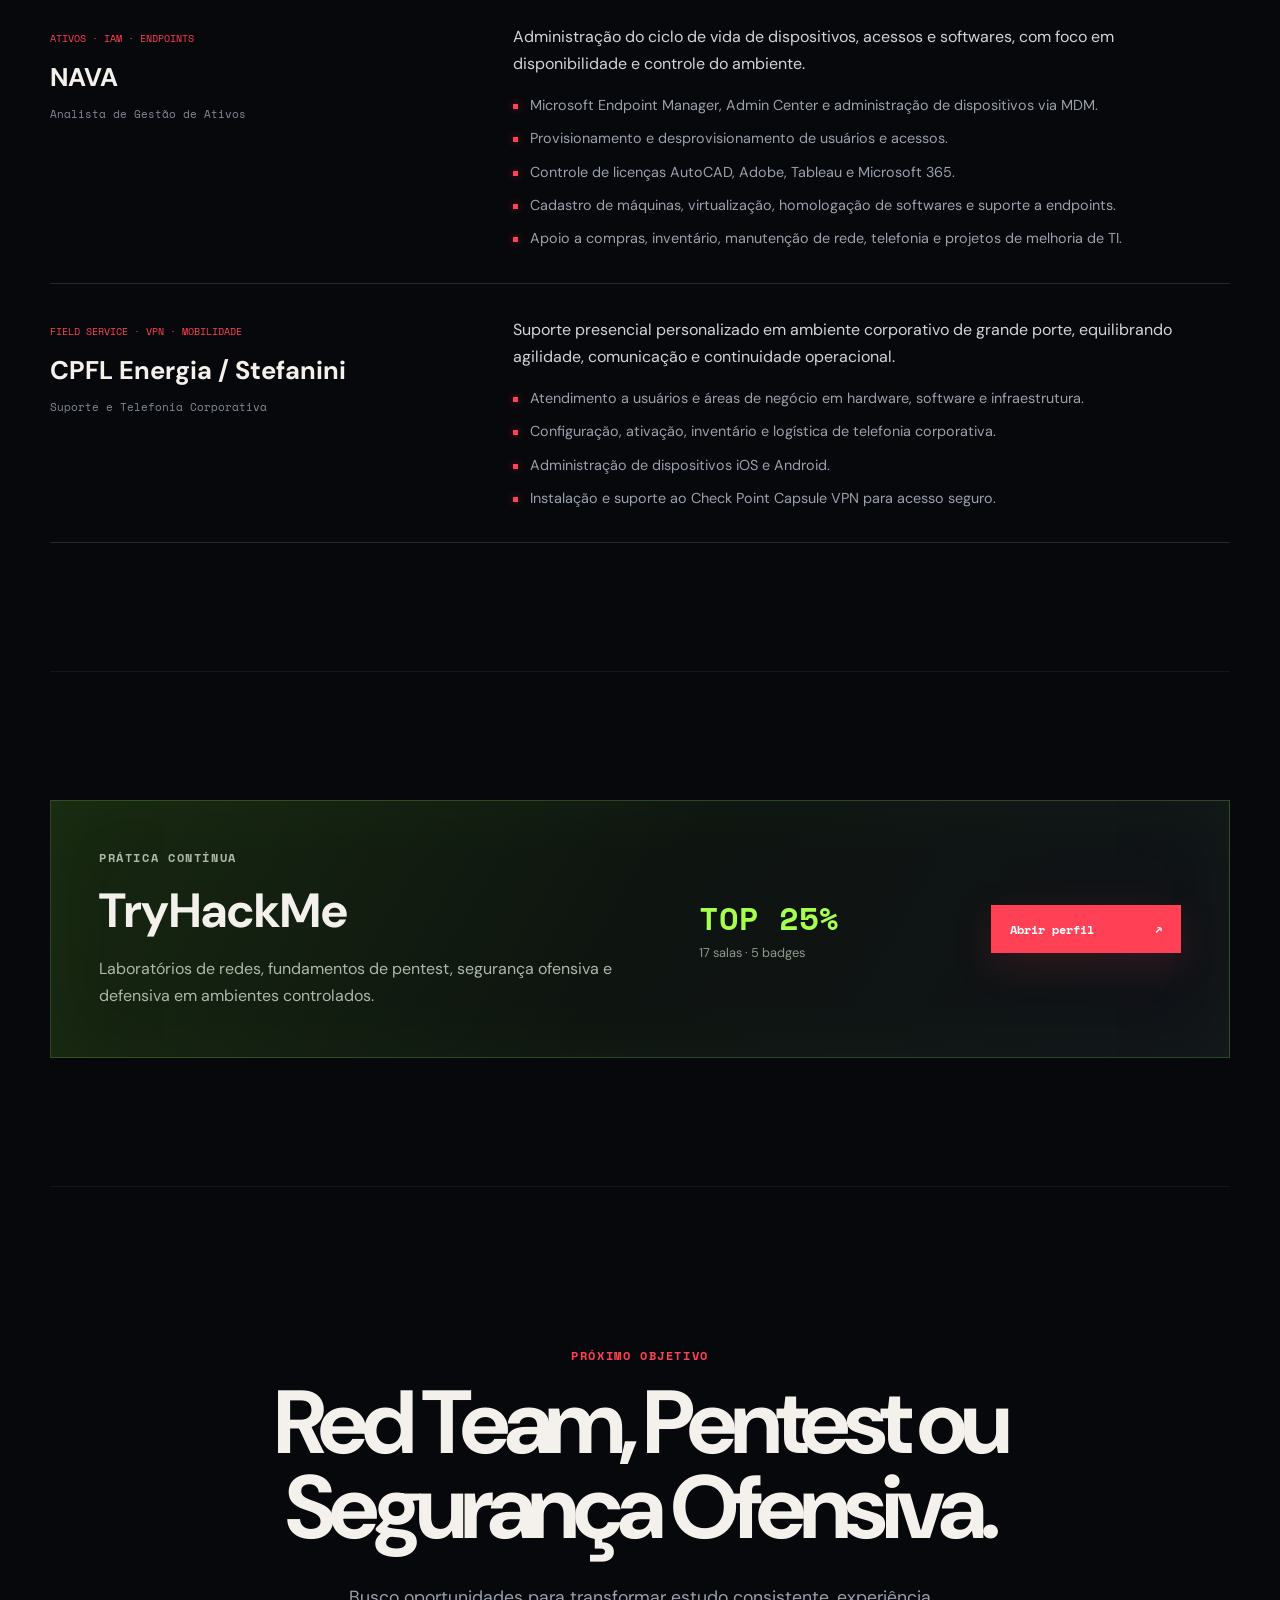
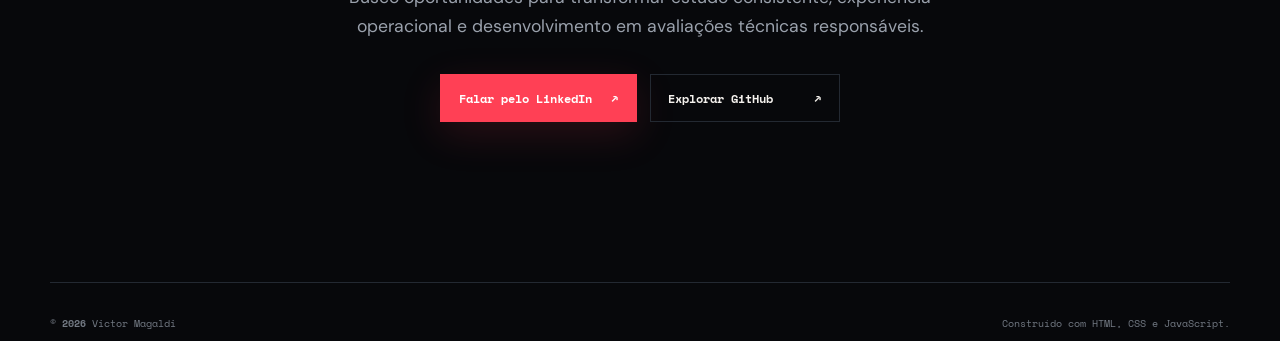
==== commit 232c005b: "Corrigi os objetos 3D e suavizei as animações" ====
--- a/index.html
+++ b/index.html
@@ -7,7 +7,7 @@
   <meta name="theme-color" content="#07080b">
   <title>Victor Magaldi | Red Team & Cybersecurity</title>
   <script>document.documentElement.classList.add('js')</script>
-  <link rel="stylesheet" href="style.css?v=20260818-2">
+  <link rel="stylesheet" href="style.css?v=20260818-3">
 </head>
 <body>
   <canvas id="network-canvas" aria-hidden="true"></canvas>
@@ -129,7 +129,7 @@
           <a href="https://github.com/victordmmdev/soc-eye-of-god-project" target="_blank" rel="noreferrer">Ver código <span>↗</span></a>
         </article>
         <article class="project-card tilt reveal" data-tilt>
-          <div class="project-mini audit-visual" aria-hidden="true"><div class="audit-cube"><i></i><i></i><i></i><i></i></div><span></span><span></span><span></span></div>
+          <div class="project-mini audit-visual" aria-hidden="true"><div class="audit-cube"><i></i><i></i><i></i><i></i><i></i><i></i></div><span></span><span></span><span></span></div>
           <div class="project-number">03</div><div class="project-meta"><span>PYTHON</span><span>6 TESTES</span></div>
           <h3>AD Software Audit</h3><p>Laboratório com inventário sintético, correlação de CVEs candidatas e priorização de risco por host.</p>
           <a href="https://github.com/victordmmdev/AD-Software-Audit" target="_blank" rel="noreferrer">Ver metodologia <span>↗</span></a>
@@ -164,6 +164,6 @@
   </main>
 
   <footer class="shell"><span>© <b id="year"></b> Victor Magaldi</span><span>Construído com HTML, CSS e JavaScript.</span></footer>
-  <script src="script.js?v=20260818-2"></script>
+  <script src="script.js?v=20260818-3"></script>
 </body>
 </html>
--- a/style.css
+++ b/style.css
@@ -2,6 +2,8 @@
 .reveal{opacity:1!important;transform:none!important}
 .globe-shell{position:absolute;inset:10%;z-index:2;border-radius:50%;overflow:hidden;filter:drop-shadow(0 0 28px #ff304855) drop-shadow(0 0 70px #8e0b2533);transform:translateZ(55px)}#globe-canvas{display:block;width:100%;height:100%}.globe-core{position:absolute;inset:27%;z-index:1;border-radius:50%;background:radial-gradient(circle at 34% 30%,#ff9aa388 0 3%,#5a0a19 16%,#12070b 52%,#020305 76%);box-shadow:inset -28px -20px 55px #000,0 0 70px #ff405522;transform:translateZ(30px)}.project-mini{position:absolute;right:4.8rem;top:2.6rem;width:128px;height:112px;perspective:650px;pointer-events:none}.siem-visual{transform-style:preserve-3d;animation:mini-float 5s ease-in-out infinite}.siem-core{position:absolute;inset:31px 40px;border:1px solid #ff5065;background:#1a080d;box-shadow:0 0 22px #ff405555;transform:rotateX(58deg) rotateZ(45deg)}.siem-visual i{position:absolute;left:15px;right:15px;height:1px;top:31px;background:linear-gradient(90deg,transparent,#ff405599,transparent);transform:rotateZ(26deg)}.siem-visual i:nth-of-type(2){top:55px;transform:rotateZ(-20deg)}.siem-visual i:nth-of-type(3){top:79px;transform:rotateZ(16deg)}.siem-visual span{position:absolute;inset:12px 20px;border:1px solid #ff405533;border-radius:50%;transform:rotateX(68deg);animation:mini-spin 8s linear infinite}.audit-visual{transform-style:preserve-3d;animation:mini-float 5.5s ease-in-out infinite reverse}.audit-cube{position:absolute;left:43px;top:32px;width:45px;height:45px;transform-style:preserve-3d;transform:rotateX(-25deg) rotateY(35deg);animation:cube-turn 9s linear infinite}.audit-cube i{position:absolute;inset:0;border:1px solid #68e0d599;background:#10201f88;box-shadow:inset 0 0 18px #68e0d522}.audit-cube i:nth-child(1){transform:translateZ(22px)}.audit-cube i:nth-child(2){transform:rotateY(90deg) translateZ(22px)}.audit-cube i:nth-child(3){transform:rotateX(90deg) translateZ(22px)}.audit-cube i:nth-child(4){transform:translateZ(-22px)}.audit-visual>span{position:absolute;width:7px;height:7px;border-radius:50%;background:#68e0d5;box-shadow:0 0 12px #68e0d5}.audit-visual>span:nth-of-type(1){left:12px;top:24px}.audit-visual>span:nth-of-type(2){right:6px;top:56px}.audit-visual>span:nth-of-type(3){left:27px;bottom:8px}.experience-detail p{margin-bottom:1rem!important;color:#d1d4d9!important}.experience-detail ul{display:grid;gap:.55rem;margin:0;padding:0;list-style:none}.experience-detail li{position:relative;padding-left:1.1rem;color:var(--muted);font-size:.9rem}.experience-detail li::before{content:"";position:absolute;left:0;top:.75em;width:5px;height:5px;background:var(--red);box-shadow:0 0 8px #ff405577}.timeline small{display:block;color:#818995;font:.66rem var(--mono)}@keyframes mini-float{50%{transform:translateY(-8px) rotateY(5deg)}}@keyframes mini-spin{to{transform:rotateX(68deg) rotateZ(360deg)}}@keyframes cube-turn{to{transform:rotateX(335deg) rotateY(395deg)}}
 .project-grid .project-card{min-height:390px}.project-grid .project-mini{left:1.7rem;right:auto;top:4.5rem}.project-grid .project-number{top:5rem}.project-grid .project-card h3{margin-top:9.5rem}@media(prefers-reduced-motion:reduce){.project-mini,.project-mini span,.audit-cube{animation:none!important}}
+.project-grid .project-card{display:flex;flex-direction:column;min-height:470px;overflow:hidden}.project-grid .project-mini{position:relative;inset:auto;width:190px;height:145px;margin:2.5rem auto 1.4rem;overflow:visible;flex:0 0 auto;will-change:transform}.project-grid .project-number{top:4.2rem;opacity:.72}.project-grid .project-card h3{margin:0 0 1rem}.project-grid .project-card p{margin:0 0 4rem}.project-grid .siem-core{inset:38px 58px}.project-grid .siem-visual i{left:18px;right:18px}.project-grid .siem-visual span{inset:9px 18px}.project-grid .audit-cube{left:72px;top:43px}.audit-cube i:nth-child(5){transform:rotateY(90deg) translateZ(-22px)}.audit-cube i:nth-child(6){transform:rotateX(90deg) translateZ(-22px)}.audit-cube i{backface-visibility:visible}.project-mini,.audit-cube,.siem-visual span{transform-origin:center;backface-visibility:hidden}@media(max-width:620px){.project-grid .project-mini{width:170px;height:130px;margin-top:2rem}.project-grid .audit-cube{left:62px;top:37px}.project-grid .project-card{min-height:460px}}
+.capability.tilt,.project-card.tilt,.terminal-card.tilt{will-change:transform;transition:transform .16s ease-out,border-color .25s,box-shadow .25s}
 @media(max-width:620px){.header-cta{display:none}.hero{display:block!important;min-width:0}.hero-copy{width:100%;min-width:0;overflow:hidden}.hero .lead{max-width:100%;font-size:1rem}.hero .actions{display:grid;grid-template-columns:1fr;width:100%}.hero .button{width:100%;min-width:0}.hero .eyebrow{font-size:.62rem;overflow-wrap:anywhere}.hero-proof{display:grid!important;grid-template-columns:repeat(3,minmax(0,1fr));width:100%}.hero-proof li{min-width:0}.hero-proof strong,.hero-proof span{overflow-wrap:anywhere}.hero-visual{width:100%;overflow:hidden}}
 @media(max-width:620px){.project-mini{right:1rem;top:2.8rem;transform:scale(.72)}.timeline article{grid-template-columns:1fr!important}.experience-detail li{font-size:.84rem}}
 :root{--bg:#07080b;--panel:#0d1015;--panel-2:#11151b;--line:#232932;--line-hot:#ff4d5f66;--text:#f4f1ed;--muted:#9aa1ac;--red:#ff4055;--red-2:#a9102f;--cyan:#68e0d5;--max:1180px;--mono:"Space Mono",monospace;--sans:"DM Sans",system-ui,sans-serif}*{box-sizing:border-box}html{scroll-behavior:smooth}body{margin:0;background:var(--bg);color:var(--text);font:16px/1.7 var(--sans);overflow-x:hidden}body::before{content:"";position:fixed;inset:0;pointer-events:none;background:radial-gradient(circle at 15% 5%,#68112332 0,transparent 30rem),radial-gradient(circle at 90% 35%,#183d4630 0,transparent 26rem);z-index:-2}#network-canvas{position:fixed;inset:0;width:100%;height:100%;opacity:.24;pointer-events:none;z-index:-1}.noise{position:fixed;inset:0;pointer-events:none;z-index:20;opacity:.025;background-image:url("data:image/svg+xml,%3Csvg viewBox='0 0 180 180' xmlns='http://www.w3.org/2000/svg'%3E%3Cfilter id='n'%3E%3CfeTurbulence type='fractalNoise' baseFrequency='.85' numOctaves='3' stitchTiles='stitch'/%3E%3C/filter%3E%3Crect width='100%25' height='100%25' filter='url(%23n)' opacity='.8'/%3E%3C/svg%3E")}.shell{width:min(calc(100% - 2.5rem),var(--max));margin-inline:auto}.site-header{position:fixed;top:0;left:0;right:0;z-index:15;height:72px;display:flex;align-items:center;justify-content:space-between;padding-inline:max(1.25rem,calc((100% - var(--max))/2));border-bottom:1px solid #ffffff12;background:#07080bd9;backdrop-filter:blur(18px)}a{color:inherit;text-decoration:none}.brand{display:flex;align-items:center;font:700 .9rem var(--mono);letter-spacing:.04em}.brand-mark{display:grid;place-items:center;width:38px;height:38px;background:var(--red);color:#fff;clip-path:polygon(0 0,85% 0,100% 15%,100% 100%,15% 100%,0 85%)}.brand-path{color:var(--muted);margin-left:.65rem}.site-header nav{display:flex;gap:2rem}.site-header nav a{position:relative;color:#b8bdc5;font-size:.87rem}.site-header nav a::after{content:"";position:absolute;left:0;right:100%;bottom:-.45rem;height:1px;background:var(--red);transition:right .25s}.site-header nav a:hover::after{right:0}.header-cta{font:700 .72rem var(--mono);border:1px solid var(--line);padding:.7rem .9rem}.header-cta:hover{border-color:var(--red);color:var(--red)}.hero{min-height:100vh;padding-top:110px;display:grid;grid-template-columns:1.05fr .95fr;align-items:center;gap:3rem}.availability{display:inline-flex;align-items:center;gap:.6rem;margin-bottom:1.4rem;padding:.42rem .7rem;border:1px solid var(--line);background:#0c0f13b8;color:#c6cbd1;font:400 .69rem var(--mono)}.availability i{width:7px;height:7px;background:var(--red);border-radius:50%;box-shadow:0 0 12px var(--red);animation:pulse 2s infinite}.eyebrow{margin:0 0 1rem;color:var(--red);font:700 .72rem/1.5 var(--mono);letter-spacing:.14em}.hero h1{margin:0;font-size:clamp(4rem,8.3vw,7.4rem);line-height:.83;letter-spacing:-.075em}.hero h1 span{color:transparent;-webkit-text-stroke:1px #e6e2df88}.lead{max-width:660px;margin:2rem 0 0;color:#b0b5bd;font-size:clamp(1.05rem,2vw,1.3rem)}.actions{display:flex;flex-wrap:wrap;gap:.8rem;margin-top:2rem}.button{display:inline-flex;align-items:center;justify-content:space-between;gap:1.2rem;min-width:190px;padding:.9rem 1.1rem;border:1px solid var(--line);font:700 .75rem var(--mono);transition:transform .2s,border-color .2s,background .2s}.button:hover{transform:translateY(-3px)}.button.primary{background:var(--red);border-color:var(--red);color:white;box-shadow:0 12px 40px #ff405525}.button.primary:hover{background:#ff5d6e}.button.ghost:hover{border-color:#ffffff60}.hero-proof{display:flex;gap:2rem;margin:3rem 0 0;padding:0;list-style:none}.hero-proof li{display:flex;flex-direction:column;border-left:1px solid var(--line);padding-left:1rem}.hero-proof strong{font:700 1rem var(--mono)}.hero-proof span{color:var(--muted);font-size:.72rem}.hero-visual{display:grid;place-items:center;min-height:650px;perspective:1100px}.orbital-stage{position:relative;width:min(42vw,520px);aspect-ratio:1;transform-style:preserve-3d;transition:transform .18s ease-out}.cyber-orb{position:absolute;inset:15%;border-radius:50%;overflow:hidden;background:radial-gradient(circle at 35% 32%,#ff7b8666 0 2%,#5b0b1a 8%,#12090e 38%,#050609 68%);box-shadow:inset -35px -20px 70px #000,0 0 80px #ff405522,0 0 0 1px #ff6a7755;transform:translateZ(55px)}.orb-grid{position:absolute;inset:-15%;border-radius:50%;background-image:linear-gradient(#ff536329 1px,transparent 1px),linear-gradient(90deg,#ff536329 1px,transparent 1px);background-size:28px 28px;transform:rotate(18deg) scale(1.2);mask-image:radial-gradient(circle,#000 55%,transparent 72%)}.orb-scan{position:absolute;inset:-30%;background:linear-gradient(transparent 43%,#ff405599 49%,transparent 54%);animation:scan 4.8s linear infinite}.orbit{position:absolute;inset:8%;border:1px solid #ffffff25;border-radius:50%;transform-style:preserve-3d}.orbit-one{transform:rotateX(72deg) rotateZ(18deg)}.orbit-two{inset:3%;border-color:#ff405544;transform:rotateY(72deg) rotateZ(-26deg)}.orbit-three{inset:0;transform:rotateX(58deg) rotateY(28deg);border-style:dashed;animation:spin 18s linear infinite}.orbit i{position:absolute;top:48%;left:-5px;width:10px;height:10px;border-radius:50%;background:var(--cyan);box-shadow:0 0 18px var(--cyan)}.orbit-two i{left:auto;right:-5px;background:var(--red);box-shadow:0 0 18px var(--red)}.orb-node{position:absolute;width:8px;height:8px;border:1px solid #ff8a95;background:#16060a;box-shadow:0 0 12px var(--red);border-radius:50%}.n1{top:28%;left:29%}.n2{top:44%;right:22%}.n3{bottom:24%;left:43%}.n4{top:61%;left:18%}.telemetry{position:absolute;padding:.55rem .7rem;background:#090b10e8;border-left:2px solid var(--red);box-shadow:0 8px 24px #0008;font-family:var(--mono);transform:translateZ(90px)}.telemetry small{display:block;color:#777f89;font-size:.55rem}.telemetry b{font-size:.65rem}.t1{top:14%;left:-3%}.t2{right:-2%;top:36%}.t3{left:10%;bottom:10%}.section{position:relative;padding-block:8rem;border-top:1px solid #ffffff0f}.section-index{position:absolute;top:2rem;right:0;color:#555d68;font:400 .64rem var(--mono);letter-spacing:.12em}.section-heading{display:grid;grid-template-columns:.45fr 1.55fr;gap:2rem;align-items:start;margin-bottom:4rem}.section-heading h2{max-width:780px;margin:0;font-size:clamp(2.3rem,5.5vw,4.6rem);line-height:1.04;letter-spacing:-.055em}.profile-grid{display:grid;grid-template-columns:1fr 1fr;gap:2rem;align-items:center}.statement{font-size:1.14rem;color:#c0c4ca}.statement p:first-child{font-size:1.4rem;color:var(--text)}.terminal-card{background:#090c10;border:1px solid var(--line);box-shadow:0 24px 70px #0008;transform-style:preserve-3d}.terminal-bar{display:flex;align-items:center;gap:.4rem;padding:.8rem;border-bottom:1px solid var(--line)}.terminal-bar span{width:8px;height:8px;border-radius:50%;background:#3d424a}.terminal-bar span:first-child{background:var(--red)}.terminal-bar b{margin-left:.5rem;color:#707783;font:400 .62rem var(--mono)}pre{margin:0;padding:1.5rem;overflow:auto;color:#c5cad1;font:400 .78rem/1.9 var(--mono)}.prompt{color:var(--red)}.capability-grid{display:grid;grid-template-columns:repeat(4,1fr);gap:1rem;perspective:1200px}.capability{position:relative;min-height:320px;padding:1.4rem;background:linear-gradient(145deg,#11151a,#090b0f);border:1px solid var(--line);transform-style:preserve-3d;transition:border-color .25s,box-shadow .25s}.capability:hover{border-color:var(--line-hot);box-shadow:0 25px 60px #0008}.capability>span{color:#4d535d;font:700 .7rem var(--mono)}.capability h3{margin:4.5rem 0 1rem;font-size:1.35rem}.capability p{color:var(--muted);font-size:.9rem}.capability ul,.stack{display:flex;flex-wrap:wrap;gap:.4rem;padding:0;list-style:none}.capability li,.stack li{padding:.25rem .5rem;border:1px solid var(--line);color:#aeb3bb;font:400 .59rem var(--mono)}.featured-project{display:grid;grid-template-columns:1.15fr .85fr;min-height:520px;border:1px solid var(--line);background:#0b0e12;overflow:hidden}.project-visual{position:relative;min-height:500px;background:radial-gradient(circle,#5b1020 0,transparent 42%),linear-gradient(135deg,#080a0e,#10141a);overflow:hidden}.radar{position:absolute;width:350px;aspect-ratio:1;left:50%;top:50%;transform:translate(-50%,-50%) rotateX(62deg) rotateZ(15deg);border:1px solid #ff405555;border-radius:50%;box-shadow:0 0 80px #ff405522}.radar::before,.radar::after,.radar i{content:"";position:absolute;inset:16%;border:1px solid #ff405533;border-radius:50%}.radar::after{inset:32%}.radar i:nth-child(1){inset:48%}.radar i:nth-child(2){inset:0;border:0;background:conic-gradient(from 0deg,transparent 0 78%,#ff405544 94%,transparent);animation:spin 5s linear infinite}.radar span{position:absolute;width:10px;height:10px;top:28%;left:61%;background:var(--cyan);border-radius:50%;box-shadow:0 0 20px var(--cyan)}.visual-label{position:absolute;left:1.4rem;bottom:1.2rem;color:#9299a3;font:400 .62rem var(--mono)}.project-content{display:flex;flex-direction:column;padding:3rem}.project-meta{display:flex;justify-content:space-between;gap:1rem;color:#737b85;font:400 .58rem var(--mono);letter-spacing:.08em}.project-content h3{margin:3rem 0 1rem;font-size:3.4rem;letter-spacing:-.06em}.project-content p,.project-card p{color:var(--muted)}.project-link{margin-top:auto;color:var(--red);font:700 .72rem var(--mono)}.project-grid{display:grid;grid-template-columns:1fr 1fr;gap:1rem;margin-top:1rem;perspective:1200px}.project-card{position:relative;min-height:320px;padding:2rem;background:var(--panel);border:1px solid var(--line);transform-style:preserve-3d}.project-card h3{margin:4rem 0 1rem;font-size:1.7rem}.project-card a{position:absolute;bottom:2rem;color:var(--red);font:700 .7rem var(--mono)}.project-number{position:absolute;right:2rem;top:3.2rem;color:#2f343c;font:700 4rem var(--mono)}.timeline{border-top:1px solid var(--line)}.timeline article{display:grid;grid-template-columns:.75fr 1.25fr;gap:2rem;padding:2rem 0;border-bottom:1px solid var(--line)}.timeline span{color:var(--red);font:400 .6rem var(--mono)}.timeline h3{margin:.4rem 0;font-size:1.6rem}.timeline p{margin:0;color:var(--muted);max-width:680px}.thm-card{display:grid;grid-template-columns:1.2fr .55fr auto;align-items:center;gap:2rem;padding:3rem;background:linear-gradient(120deg,#172810,#0e1410 50%,#101319);border:1px solid #6ea84b55;box-shadow:inset 0 0 80px #76c4420c}.thm-card h2{margin:.2rem 0;font-size:3rem}.thm-card p{margin:0;color:#aeb8aa}.thm-rank{display:flex;flex-direction:column}.thm-rank strong{color:#a6ff4d;font:700 2rem var(--mono)}.thm-rank span{color:#8e998b;font-size:.8rem}.contact{text-align:center;padding-block:10rem}.contact h2{max-width:900px;margin:0 auto;font-size:clamp(3rem,7vw,6rem);line-height:.95;letter-spacing:-.07em}.contact>p:not(.eyebrow){max-width:680px;margin:2rem auto;color:var(--muted);font-size:1.1rem}.contact .actions{justify-content:center}footer{display:flex;justify-content:space-between;padding-block:2rem;border-top:1px solid var(--line);color:#737a84;font:400 .65rem var(--mono)}.reveal{opacity:0;transform:translateY(28px);transition:opacity .7s ease,transform .7s ease}.reveal.visible{opacity:1;transform:translateY(0)}[data-delay="1"]{transition-delay:.15s}@keyframes pulse{50%{opacity:.35;box-shadow:0 0 4px var(--red)}}@keyframes scan{from{transform:translateY(-45%)}to{transform:translateY(45%)}}@keyframes spin{to{transform:rotateX(58deg) rotateY(28deg) rotateZ(360deg)}}@media(max-width:980px){.site-header nav{display:none}.hero{grid-template-columns:1fr;padding-top:130px}.hero-visual{min-height:500px}.orbital-stage{width:min(85vw,500px)}.section-heading{grid-template-columns:1fr}.profile-grid,.featured-project{grid-template-columns:1fr}.capability-grid{grid-template-columns:1fr 1fr}.project-visual{min-height:420px}.thm-card{grid-template-columns:1fr 1fr}.thm-card .button{grid-column:1/-1}}@media(max-width:620px){.shell{width:min(calc(100% - 1.5rem),var(--max))}.site-header{height:64px}.header-cta{padding:.55rem .65rem}.hero h1{font-size:clamp(3.7rem,18vw,5.5rem)}.hero-proof{gap:.8rem}.hero-proof li{padding-left:.6rem}.hero-visual{min-height:390px}.section{padding-block:5rem}.capability-grid,.project-grid,.timeline article,.thm-card{grid-template-columns:1fr}.capability{min-height:280px}.featured-project{min-height:0}.project-content{padding:2rem}.project-content h3{font-size:2.7rem}.project-visual{min-height:340px}.timeline article{gap:.5rem}.thm-card{padding:2rem}.section-index{display:none}footer{flex-direction:column;gap:.5rem}.telemetry{display:none}}@media(prefers-reduced-motion:reduce){html{scroll-behavior:auto}.reveal{opacity:1;transform:none;transition:none}.availability i,.orb-scan,.orbit-three,.radar i:nth-child(2){animation:none}.orbital-stage{transition:none}}
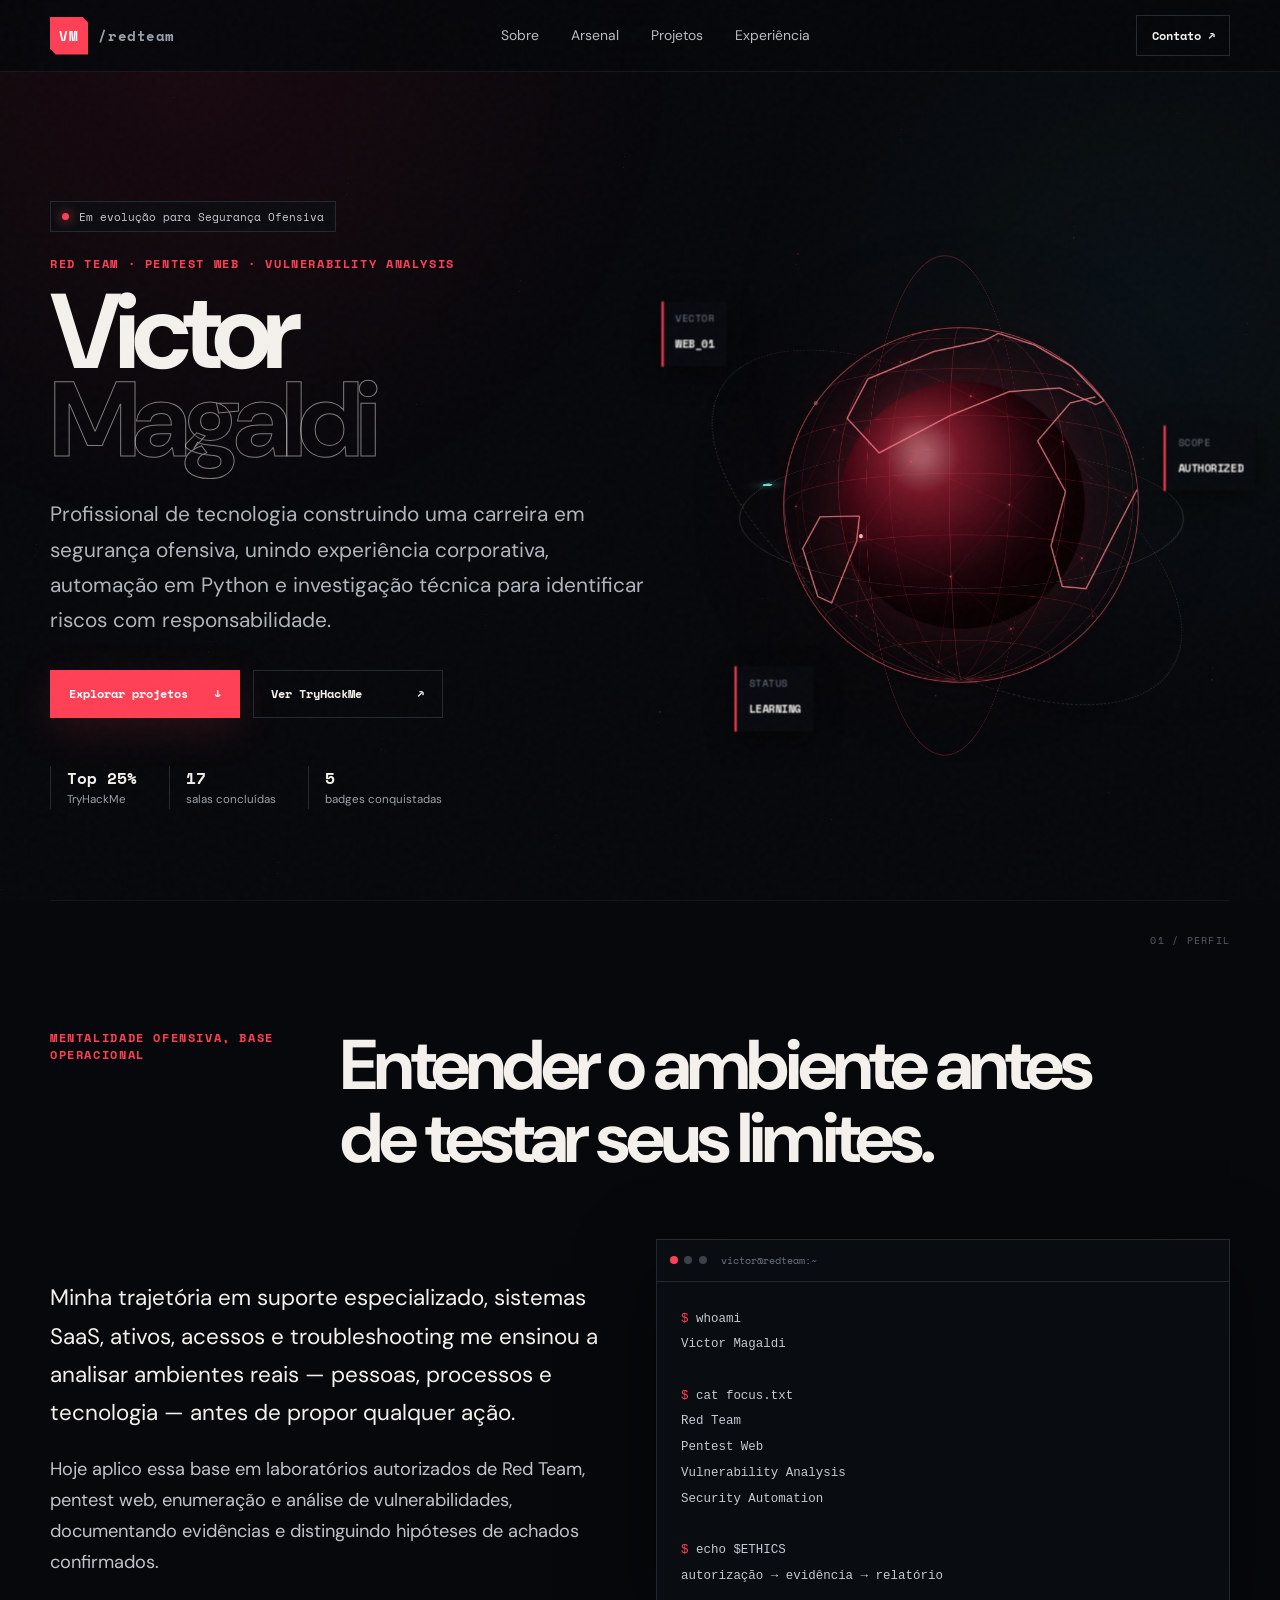
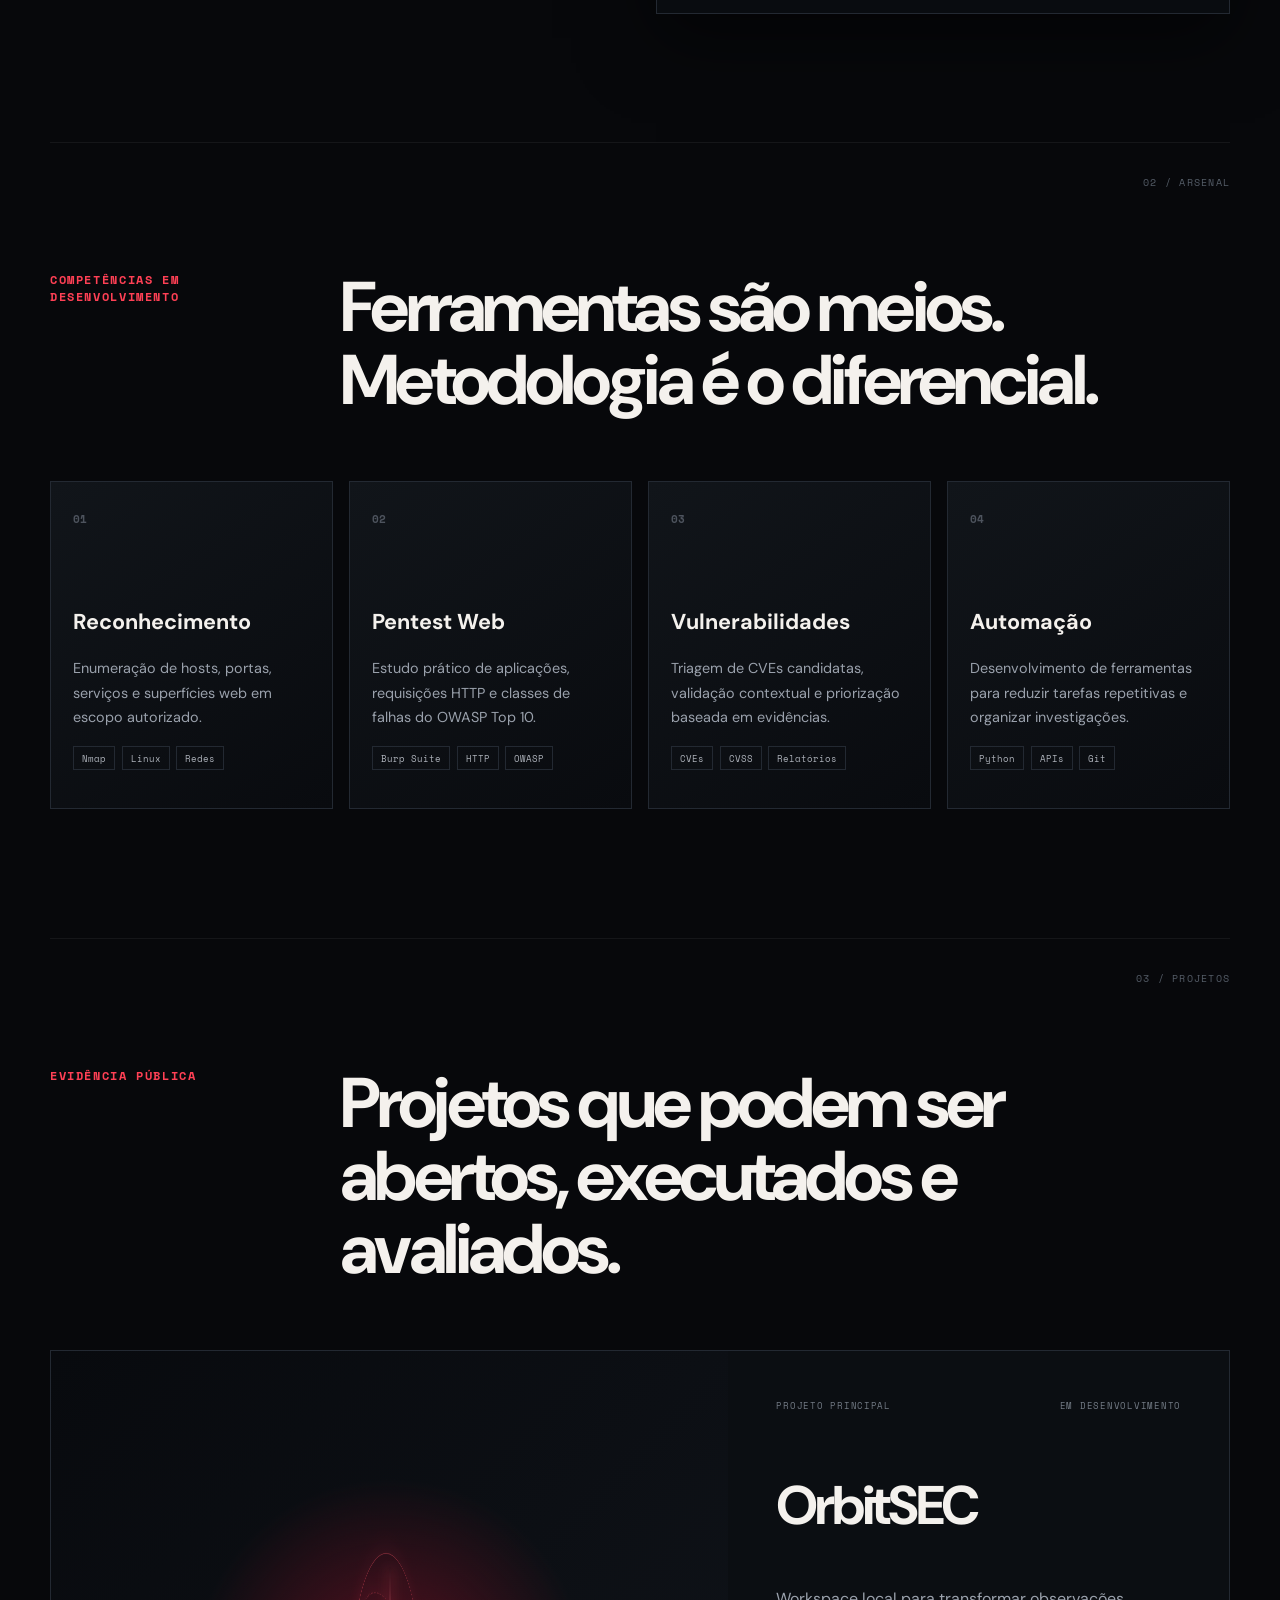
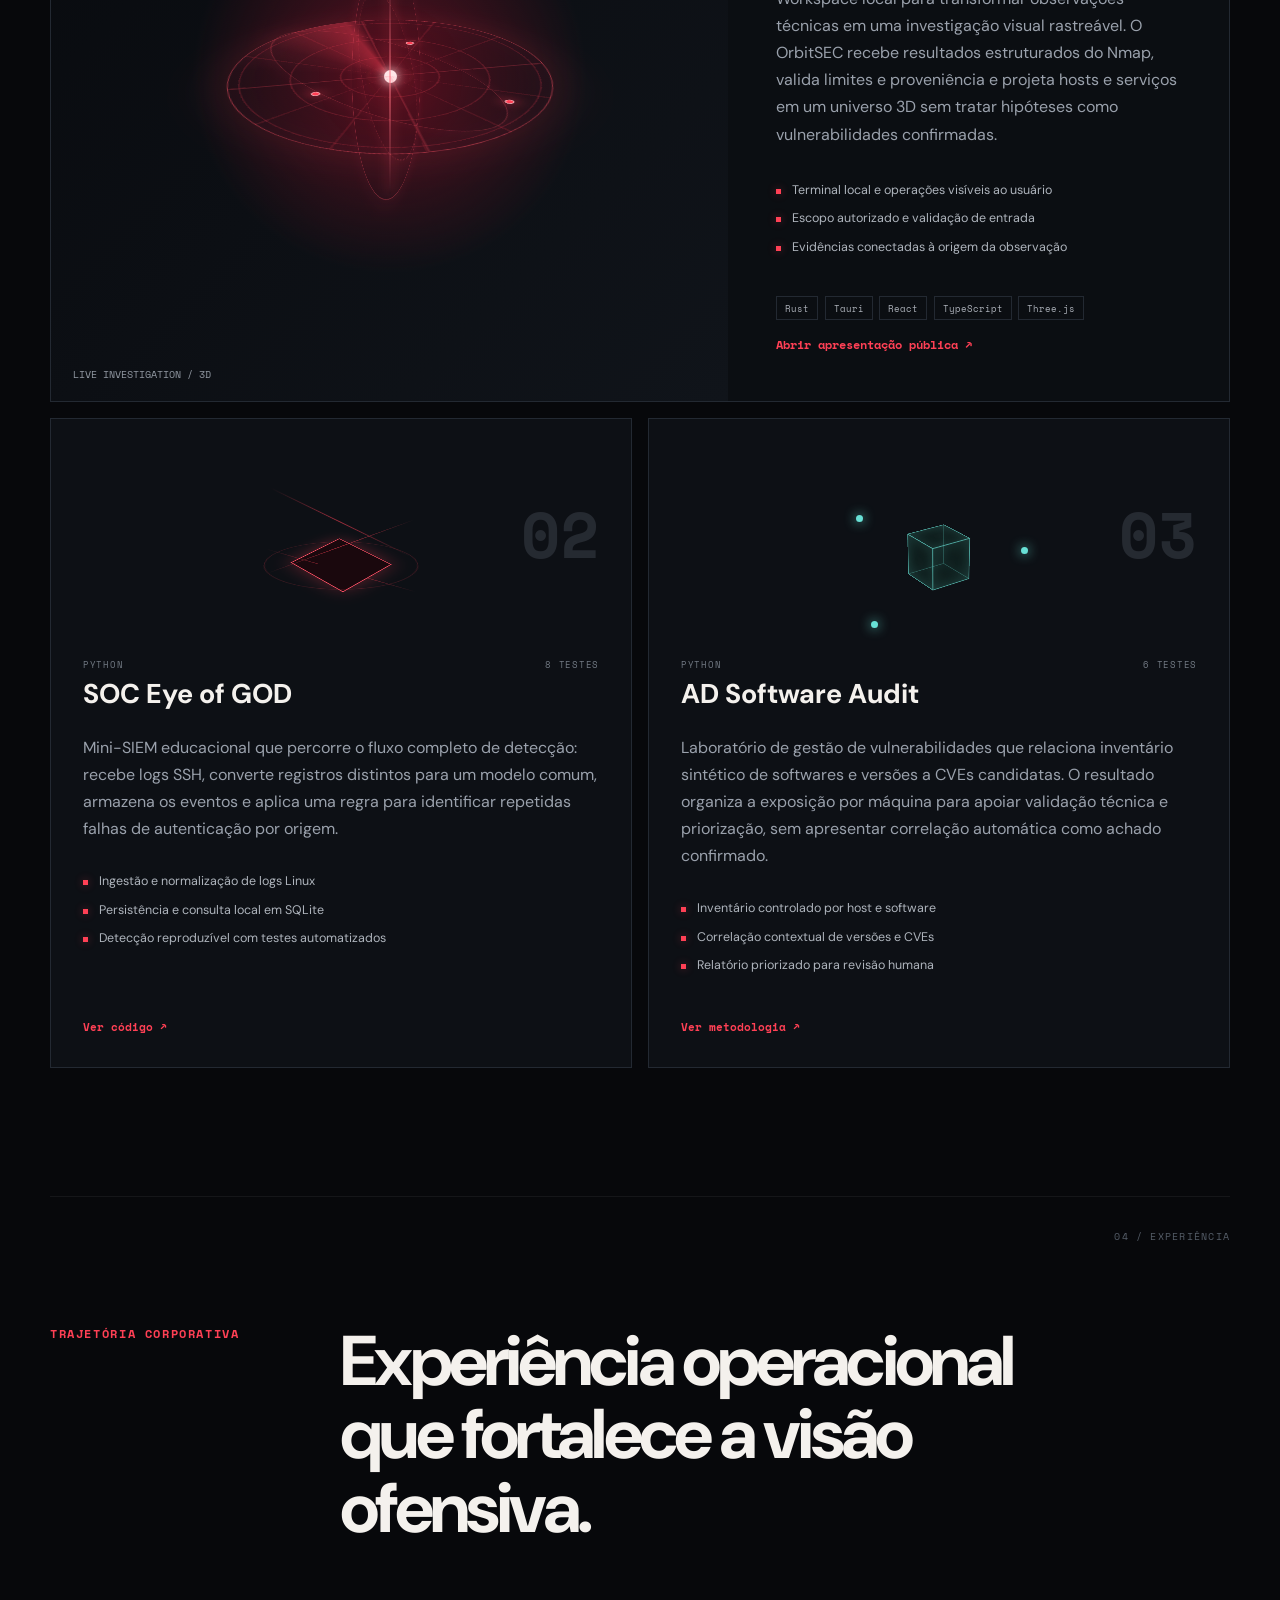
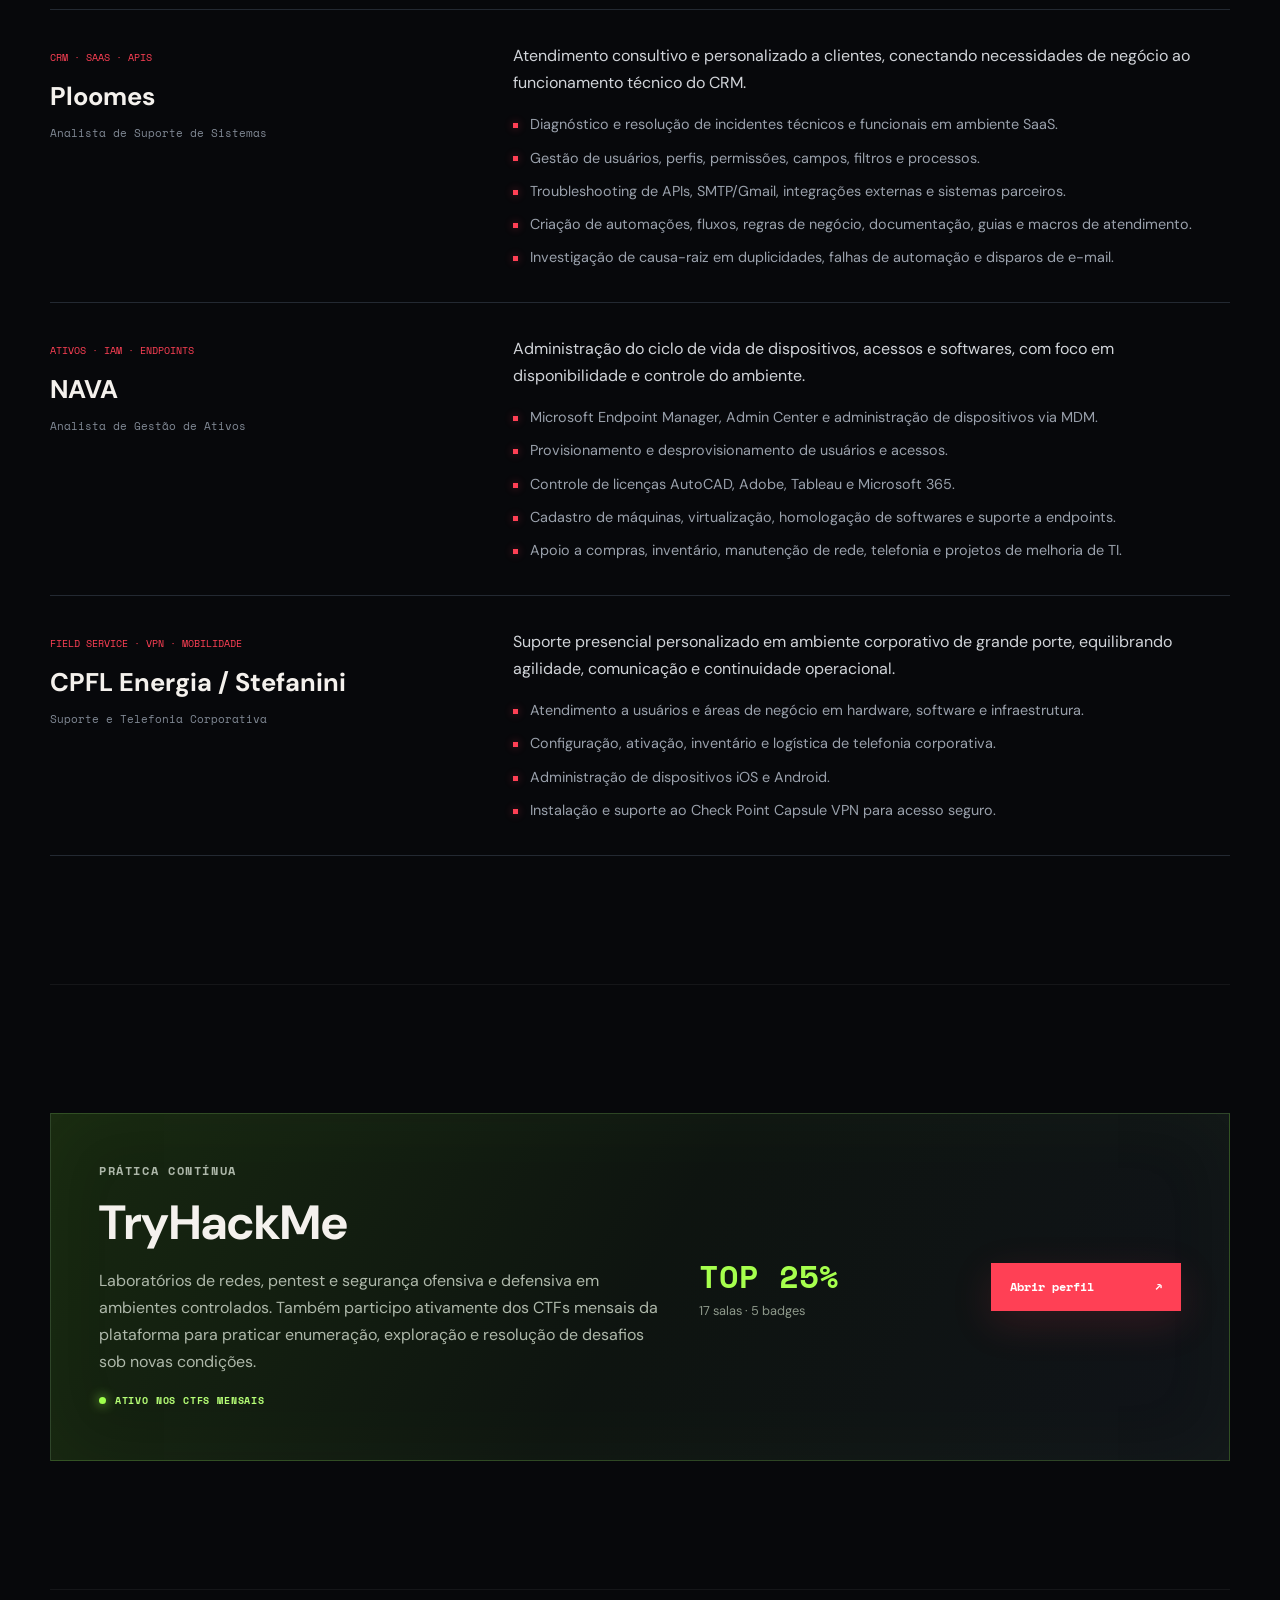
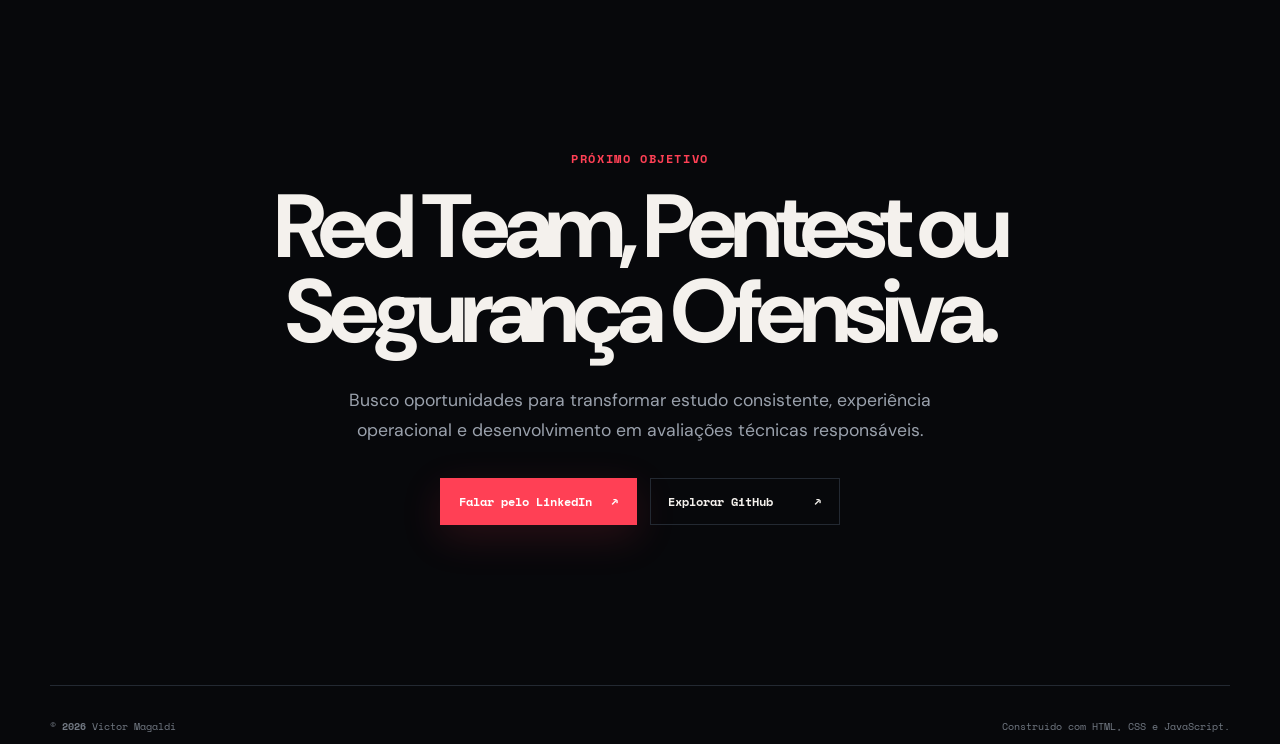
==== commit 0bd62098: "Detalhei os projetos e redesenhei o radar" ====
--- a/index.html
+++ b/index.html
@@ -7,7 +7,7 @@
   <meta name="theme-color" content="#07080b">
   <title>Victor Magaldi | Red Team & Cybersecurity</title>
   <script>document.documentElement.classList.add('js')</script>
-  <link rel="stylesheet" href="style.css?v=20260818-3">
+  <link rel="stylesheet" href="style.css?v=20260818-4">
 </head>
 <body>
   <canvas id="network-canvas" aria-hidden="true"></canvas>
@@ -109,13 +109,18 @@
 
       <article class="featured-project reveal">
         <div class="project-visual orbitsec-visual" aria-hidden="true">
-          <div class="radar"><i></i><i></i><i></i><span></span></div>
+          <div class="radar-scene">
+            <div class="radar-platform"><div class="radar-grid"></div><div class="radar-sweep"></div><i class="radar-blip b1"></i><i class="radar-blip b2"></i><i class="radar-blip b3"></i></div>
+            <div class="radar-ring ring-a"></div><div class="radar-ring ring-b"></div><div class="radar-ring ring-c"></div>
+            <div class="radar-axis"></div><span class="radar-core"></span>
+          </div>
           <div class="visual-label">LIVE INVESTIGATION / 3D</div>
         </div>
         <div class="project-content">
           <div class="project-meta"><span>PROJETO PRINCIPAL</span><span>EM DESENVOLVIMENTO</span></div>
           <h3>OrbitSEC</h3>
-          <p>Cockpit local de investigação visual para Kali Linux. Integra terminal, escopo autorizado, processamento estruturado do Nmap, rastreabilidade de evidências e visualização 3D.</p>
+          <p>Workspace local para transformar observações técnicas em uma investigação visual rastreável. O OrbitSEC recebe resultados estruturados do Nmap, valida limites e proveniência e projeta hosts e serviços em um universo 3D sem tratar hipóteses como vulnerabilidades confirmadas.</p>
+          <ul class="project-outcomes"><li>Terminal local e operações visíveis ao usuário</li><li>Escopo autorizado e validação de entrada</li><li>Evidências conectadas à origem da observação</li></ul>
           <ul class="stack"><li>Rust</li><li>Tauri</li><li>React</li><li>TypeScript</li><li>Three.js</li></ul>
           <a class="project-link" href="https://github.com/victordmmdev/OrbitSec-Showcase" target="_blank" rel="noreferrer">Abrir apresentação pública <span>↗</span></a>
         </div>
@@ -125,13 +130,15 @@
         <article class="project-card tilt reveal" data-tilt>
           <div class="project-mini siem-visual" aria-hidden="true"><div class="siem-core"></div><i></i><i></i><i></i><span></span></div>
           <div class="project-number">02</div><div class="project-meta"><span>PYTHON</span><span>8 TESTES</span></div>
-          <h3>SOC Eye of GOD</h3><p>Mini-SIEM educacional que normaliza logs SSH, persiste eventos em SQLite e detecta falhas repetidas de autenticação.</p>
+          <h3>SOC Eye of GOD</h3><p>Mini-SIEM educacional que percorre o fluxo completo de detecção: recebe logs SSH, converte registros distintos para um modelo comum, armazena os eventos e aplica uma regra para identificar repetidas falhas de autenticação por origem.</p>
+          <ul class="project-outcomes"><li>Ingestão e normalização de logs Linux</li><li>Persistência e consulta local em SQLite</li><li>Detecção reproduzível com testes automatizados</li></ul>
           <a href="https://github.com/victordmmdev/soc-eye-of-god-project" target="_blank" rel="noreferrer">Ver código <span>↗</span></a>
         </article>
         <article class="project-card tilt reveal" data-tilt>
           <div class="project-mini audit-visual" aria-hidden="true"><div class="audit-cube"><i></i><i></i><i></i><i></i><i></i><i></i></div><span></span><span></span><span></span></div>
           <div class="project-number">03</div><div class="project-meta"><span>PYTHON</span><span>6 TESTES</span></div>
-          <h3>AD Software Audit</h3><p>Laboratório com inventário sintético, correlação de CVEs candidatas e priorização de risco por host.</p>
+          <h3>AD Software Audit</h3><p>Laboratório de gestão de vulnerabilidades que relaciona inventário sintético de softwares e versões a CVEs candidatas. O resultado organiza a exposição por máquina para apoiar validação técnica e priorização, sem apresentar correlação automática como achado confirmado.</p>
+          <ul class="project-outcomes"><li>Inventário controlado por host e software</li><li>Correlação contextual de versões e CVEs</li><li>Relatório priorizado para revisão humana</li></ul>
           <a href="https://github.com/victordmmdev/AD-Software-Audit" target="_blank" rel="noreferrer">Ver metodologia <span>↗</span></a>
         </article>
       </div>
@@ -149,7 +156,7 @@
 
     <section class="section shell thm-section">
       <div class="thm-card reveal">
-        <div><p class="eyebrow">PRÁTICA CONTÍNUA</p><h2>TryHackMe</h2><p>Laboratórios de redes, fundamentos de pentest, segurança ofensiva e defensiva em ambientes controlados.</p></div>
+        <div><p class="eyebrow">PRÁTICA CONTÍNUA</p><h2>TryHackMe</h2><p>Laboratórios de redes, pentest e segurança ofensiva e defensiva em ambientes controlados. Também participo ativamente dos CTFs mensais da plataforma para praticar enumeração, exploração e resolução de desafios sob novas condições.</p><span class="ctf-live"><i></i> ATIVO NOS CTFS MENSAIS</span></div>
         <div class="thm-rank"><strong>TOP 25%</strong><span>17 salas · 5 badges</span></div>
         <a class="button primary" href="https://tryhackme.com/p/victormmagaldi" target="_blank" rel="noreferrer">Abrir perfil <span>↗</span></a>
       </div>
@@ -164,6 +171,6 @@
   </main>
 
   <footer class="shell"><span>© <b id="year"></b> Victor Magaldi</span><span>Construído com HTML, CSS e JavaScript.</span></footer>
-  <script src="script.js?v=20260818-3"></script>
+  <script src="script.js?v=20260818-4"></script>
 </body>
 </html>
--- a/style.css
+++ b/style.css
@@ -4,6 +4,7 @@
 .project-grid .project-card{min-height:390px}.project-grid .project-mini{left:1.7rem;right:auto;top:4.5rem}.project-grid .project-number{top:5rem}.project-grid .project-card h3{margin-top:9.5rem}@media(prefers-reduced-motion:reduce){.project-mini,.project-mini span,.audit-cube{animation:none!important}}
 .project-grid .project-card{display:flex;flex-direction:column;min-height:470px;overflow:hidden}.project-grid .project-mini{position:relative;inset:auto;width:190px;height:145px;margin:2.5rem auto 1.4rem;overflow:visible;flex:0 0 auto;will-change:transform}.project-grid .project-number{top:4.2rem;opacity:.72}.project-grid .project-card h3{margin:0 0 1rem}.project-grid .project-card p{margin:0 0 4rem}.project-grid .siem-core{inset:38px 58px}.project-grid .siem-visual i{left:18px;right:18px}.project-grid .siem-visual span{inset:9px 18px}.project-grid .audit-cube{left:72px;top:43px}.audit-cube i:nth-child(5){transform:rotateY(90deg) translateZ(-22px)}.audit-cube i:nth-child(6){transform:rotateX(90deg) translateZ(-22px)}.audit-cube i{backface-visibility:visible}.project-mini,.audit-cube,.siem-visual span{transform-origin:center;backface-visibility:hidden}@media(max-width:620px){.project-grid .project-mini{width:170px;height:130px;margin-top:2rem}.project-grid .audit-cube{left:62px;top:37px}.project-grid .project-card{min-height:460px}}
 .capability.tilt,.project-card.tilt,.terminal-card.tilt{will-change:transform;transition:transform .16s ease-out,border-color .25s,box-shadow .25s}
+.radar-scene{position:absolute;left:50%;top:50%;width:390px;height:390px;transform:translate(-50%,-50%);transform-style:preserve-3d;perspective:900px;animation:radar-float 6s ease-in-out infinite}.radar-platform{position:absolute;inset:34px;border:1px solid #ff536688;border-radius:50%;transform:rotateX(66deg) rotateZ(-12deg);transform-style:preserve-3d;background:radial-gradient(circle,#ff40550d 0 10%,transparent 11% 100%),repeating-radial-gradient(circle,transparent 0 48px,#ff405533 49px 50px),repeating-conic-gradient(from 0deg,#ff405522 0 1deg,transparent 1deg 30deg);box-shadow:0 0 65px #ff405522,inset 0 0 60px #ff405511}.radar-grid{position:absolute;inset:0;border-radius:50%;background:linear-gradient(90deg,transparent 49.7%,#ff536644 50%,transparent 50.3%),linear-gradient(transparent 49.7%,#ff536644 50%,transparent 50.3%)}.radar-sweep{position:absolute;inset:0;border-radius:50%;background:conic-gradient(from 0deg,transparent 0 80%,#ff405512 87%,#ff405566 98%,transparent);animation:radar-sweep 4.2s linear infinite;will-change:transform}.radar-ring{position:absolute;left:50%;top:50%;width:245px;height:245px;margin:-122px;border:1px solid #ff536650;border-radius:50%;transform-style:preserve-3d;box-shadow:0 0 28px #ff405514}.ring-a{transform:rotateY(74deg) rotateZ(18deg)}.ring-b{transform:rotateX(72deg) rotateY(16deg)}.ring-c{width:170px;height:170px;margin:-85px;transform:rotateX(28deg) rotateY(70deg);border-style:dashed}.radar-axis{position:absolute;left:50%;top:22%;width:1px;height:56%;background:linear-gradient(transparent,#ff7382,transparent);box-shadow:0 0 12px #ff4055;transform:translateX(-50%) rotateX(-8deg) translateZ(45px)}.radar-core{position:absolute;left:50%;top:50%;width:13px;height:13px;margin:-6px;border-radius:50%;background:#fff1f2;box-shadow:0 0 12px #fff,0 0 34px #ff4055,0 0 70px #ff4055}.radar-blip{position:absolute;width:9px;height:9px;border:1px solid #ffd3d8;border-radius:50%;background:#ff4055;box-shadow:0 0 16px #ff4055;animation:radar-pulse 1.8s ease-out infinite}.radar-blip.b1{left:61%;top:23%}.radar-blip.b2{left:24%;top:57%;animation-delay:.55s}.radar-blip.b3{right:18%;bottom:23%;animation-delay:1.1s}.project-outcomes{display:grid;gap:.45rem;margin:1rem 0 1.4rem;padding:0;list-style:none}.project-outcomes li{position:relative;padding-left:1rem;color:#aeb4bc;font-size:.78rem}.project-outcomes li::before{content:"";position:absolute;left:0;top:.72em;width:5px;height:5px;background:var(--red);box-shadow:0 0 8px #ff405566}.project-grid .project-card{min-height:650px}.project-grid .project-card p{margin-bottom:.8rem}.ctf-live{display:inline-flex;align-items:center;gap:.55rem;margin-top:1.1rem;color:#b6ff76;font:700 .64rem var(--mono);letter-spacing:.08em}.ctf-live i{width:7px;height:7px;border-radius:50%;background:#9eff4c;box-shadow:0 0 12px #9eff4c;animation:pulse 1.8s infinite}@keyframes radar-sweep{to{transform:rotate(360deg)}}@keyframes radar-float{50%{transform:translate(-50%,-53%) rotateY(4deg)}}@keyframes radar-pulse{0%{transform:scale(.55);opacity:.45}55%{transform:scale(1.25);opacity:1}100%{transform:scale(2);opacity:0}}@media(max-width:620px){.radar-scene{width:300px;height:300px}.radar-platform{inset:28px}.radar-ring{width:190px;height:190px;margin:-95px}.ring-c{width:130px;height:130px;margin:-65px}.project-grid .project-card{min-height:680px}}@media(prefers-reduced-motion:reduce){.radar-scene,.radar-sweep,.radar-blip,.ctf-live i{animation:none!important}}
 @media(max-width:620px){.header-cta{display:none}.hero{display:block!important;min-width:0}.hero-copy{width:100%;min-width:0;overflow:hidden}.hero .lead{max-width:100%;font-size:1rem}.hero .actions{display:grid;grid-template-columns:1fr;width:100%}.hero .button{width:100%;min-width:0}.hero .eyebrow{font-size:.62rem;overflow-wrap:anywhere}.hero-proof{display:grid!important;grid-template-columns:repeat(3,minmax(0,1fr));width:100%}.hero-proof li{min-width:0}.hero-proof strong,.hero-proof span{overflow-wrap:anywhere}.hero-visual{width:100%;overflow:hidden}}
 @media(max-width:620px){.project-mini{right:1rem;top:2.8rem;transform:scale(.72)}.timeline article{grid-template-columns:1fr!important}.experience-detail li{font-size:.84rem}}
 :root{--bg:#07080b;--panel:#0d1015;--panel-2:#11151b;--line:#232932;--line-hot:#ff4d5f66;--text:#f4f1ed;--muted:#9aa1ac;--red:#ff4055;--red-2:#a9102f;--cyan:#68e0d5;--max:1180px;--mono:"Space Mono",monospace;--sans:"DM Sans",system-ui,sans-serif}*{box-sizing:border-box}html{scroll-behavior:smooth}body{margin:0;background:var(--bg);color:var(--text);font:16px/1.7 var(--sans);overflow-x:hidden}body::before{content:"";position:fixed;inset:0;pointer-events:none;background:radial-gradient(circle at 15% 5%,#68112332 0,transparent 30rem),radial-gradient(circle at 90% 35%,#183d4630 0,transparent 26rem);z-index:-2}#network-canvas{position:fixed;inset:0;width:100%;height:100%;opacity:.24;pointer-events:none;z-index:-1}.noise{position:fixed;inset:0;pointer-events:none;z-index:20;opacity:.025;background-image:url("data:image/svg+xml,%3Csvg viewBox='0 0 180 180' xmlns='http://www.w3.org/2000/svg'%3E%3Cfilter id='n'%3E%3CfeTurbulence type='fractalNoise' baseFrequency='.85' numOctaves='3' stitchTiles='stitch'/%3E%3C/filter%3E%3Crect width='100%25' height='100%25' filter='url(%23n)' opacity='.8'/%3E%3C/svg%3E")}.shell{width:min(calc(100% - 2.5rem),var(--max));margin-inline:auto}.site-header{position:fixed;top:0;left:0;right:0;z-index:15;height:72px;display:flex;align-items:center;justify-content:space-between;padding-inline:max(1.25rem,calc((100% - var(--max))/2));border-bottom:1px solid #ffffff12;background:#07080bd9;backdrop-filter:blur(18px)}a{color:inherit;text-decoration:none}.brand{display:flex;align-items:center;font:700 .9rem var(--mono);letter-spacing:.04em}.brand-mark{display:grid;place-items:center;width:38px;height:38px;background:var(--red);color:#fff;clip-path:polygon(0 0,85% 0,100% 15%,100% 100%,15% 100%,0 85%)}.brand-path{color:var(--muted);margin-left:.65rem}.site-header nav{display:flex;gap:2rem}.site-header nav a{position:relative;color:#b8bdc5;font-size:.87rem}.site-header nav a::after{content:"";position:absolute;left:0;right:100%;bottom:-.45rem;height:1px;background:var(--red);transition:right .25s}.site-header nav a:hover::after{right:0}.header-cta{font:700 .72rem var(--mono);border:1px solid var(--line);padding:.7rem .9rem}.header-cta:hover{border-color:var(--red);color:var(--red)}.hero{min-height:100vh;padding-top:110px;display:grid;grid-template-columns:1.05fr .95fr;align-items:center;gap:3rem}.availability{display:inline-flex;align-items:center;gap:.6rem;margin-bottom:1.4rem;padding:.42rem .7rem;border:1px solid var(--line);background:#0c0f13b8;color:#c6cbd1;font:400 .69rem var(--mono)}.availability i{width:7px;height:7px;background:var(--red);border-radius:50%;box-shadow:0 0 12px var(--red);animation:pulse 2s infinite}.eyebrow{margin:0 0 1rem;color:var(--red);font:700 .72rem/1.5 var(--mono);letter-spacing:.14em}.hero h1{margin:0;font-size:clamp(4rem,8.3vw,7.4rem);line-height:.83;letter-spacing:-.075em}.hero h1 span{color:transparent;-webkit-text-stroke:1px #e6e2df88}.lead{max-width:660px;margin:2rem 0 0;color:#b0b5bd;font-size:clamp(1.05rem,2vw,1.3rem)}.actions{display:flex;flex-wrap:wrap;gap:.8rem;margin-top:2rem}.button{display:inline-flex;align-items:center;justify-content:space-between;gap:1.2rem;min-width:190px;padding:.9rem 1.1rem;border:1px solid var(--line);font:700 .75rem var(--mono);transition:transform .2s,border-color .2s,background .2s}.button:hover{transform:translateY(-3px)}.button.primary{background:var(--red);border-color:var(--red);color:white;box-shadow:0 12px 40px #ff405525}.button.primary:hover{background:#ff5d6e}.button.ghost:hover{border-color:#ffffff60}.hero-proof{display:flex;gap:2rem;margin:3rem 0 0;padding:0;list-style:none}.hero-proof li{display:flex;flex-direction:column;border-left:1px solid var(--line);padding-left:1rem}.hero-proof strong{font:700 1rem var(--mono)}.hero-proof span{color:var(--muted);font-size:.72rem}.hero-visual{display:grid;place-items:center;min-height:650px;perspective:1100px}.orbital-stage{position:relative;width:min(42vw,520px);aspect-ratio:1;transform-style:preserve-3d;transition:transform .18s ease-out}.cyber-orb{position:absolute;inset:15%;border-radius:50%;overflow:hidden;background:radial-gradient(circle at 35% 32%,#ff7b8666 0 2%,#5b0b1a 8%,#12090e 38%,#050609 68%);box-shadow:inset -35px -20px 70px #000,0 0 80px #ff405522,0 0 0 1px #ff6a7755;transform:translateZ(55px)}.orb-grid{position:absolute;inset:-15%;border-radius:50%;background-image:linear-gradient(#ff536329 1px,transparent 1px),linear-gradient(90deg,#ff536329 1px,transparent 1px);background-size:28px 28px;transform:rotate(18deg) scale(1.2);mask-image:radial-gradient(circle,#000 55%,transparent 72%)}.orb-scan{position:absolute;inset:-30%;background:linear-gradient(transparent 43%,#ff405599 49%,transparent 54%);animation:scan 4.8s linear infinite}.orbit{position:absolute;inset:8%;border:1px solid #ffffff25;border-radius:50%;transform-style:preserve-3d}.orbit-one{transform:rotateX(72deg) rotateZ(18deg)}.orbit-two{inset:3%;border-color:#ff405544;transform:rotateY(72deg) rotateZ(-26deg)}.orbit-three{inset:0;transform:rotateX(58deg) rotateY(28deg);border-style:dashed;animation:spin 18s linear infinite}.orbit i{position:absolute;top:48%;left:-5px;width:10px;height:10px;border-radius:50%;background:var(--cyan);box-shadow:0 0 18px var(--cyan)}.orbit-two i{left:auto;right:-5px;background:var(--red);box-shadow:0 0 18px var(--red)}.orb-node{position:absolute;width:8px;height:8px;border:1px solid #ff8a95;background:#16060a;box-shadow:0 0 12px var(--red);border-radius:50%}.n1{top:28%;left:29%}.n2{top:44%;right:22%}.n3{bottom:24%;left:43%}.n4{top:61%;left:18%}.telemetry{position:absolute;padding:.55rem .7rem;background:#090b10e8;border-left:2px solid var(--red);box-shadow:0 8px 24px #0008;font-family:var(--mono);transform:translateZ(90px)}.telemetry small{display:block;color:#777f89;font-size:.55rem}.telemetry b{font-size:.65rem}.t1{top:14%;left:-3%}.t2{right:-2%;top:36%}.t3{left:10%;bottom:10%}.section{position:relative;padding-block:8rem;border-top:1px solid #ffffff0f}.section-index{position:absolute;top:2rem;right:0;color:#555d68;font:400 .64rem var(--mono);letter-spacing:.12em}.section-heading{display:grid;grid-template-columns:.45fr 1.55fr;gap:2rem;align-items:start;margin-bottom:4rem}.section-heading h2{max-width:780px;margin:0;font-size:clamp(2.3rem,5.5vw,4.6rem);line-height:1.04;letter-spacing:-.055em}.profile-grid{display:grid;grid-template-columns:1fr 1fr;gap:2rem;align-items:center}.statement{font-size:1.14rem;color:#c0c4ca}.statement p:first-child{font-size:1.4rem;color:var(--text)}.terminal-card{background:#090c10;border:1px solid var(--line);box-shadow:0 24px 70px #0008;transform-style:preserve-3d}.terminal-bar{display:flex;align-items:center;gap:.4rem;padding:.8rem;border-bottom:1px solid var(--line)}.terminal-bar span{width:8px;height:8px;border-radius:50%;background:#3d424a}.terminal-bar span:first-child{background:var(--red)}.terminal-bar b{margin-left:.5rem;color:#707783;font:400 .62rem var(--mono)}pre{margin:0;padding:1.5rem;overflow:auto;color:#c5cad1;font:400 .78rem/1.9 var(--mono)}.prompt{color:var(--red)}.capability-grid{display:grid;grid-template-columns:repeat(4,1fr);gap:1rem;perspective:1200px}.capability{position:relative;min-height:320px;padding:1.4rem;background:linear-gradient(145deg,#11151a,#090b0f);border:1px solid var(--line);transform-style:preserve-3d;transition:border-color .25s,box-shadow .25s}.capability:hover{border-color:var(--line-hot);box-shadow:0 25px 60px #0008}.capability>span{color:#4d535d;font:700 .7rem var(--mono)}.capability h3{margin:4.5rem 0 1rem;font-size:1.35rem}.capability p{color:var(--muted);font-size:.9rem}.capability ul,.stack{display:flex;flex-wrap:wrap;gap:.4rem;padding:0;list-style:none}.capability li,.stack li{padding:.25rem .5rem;border:1px solid var(--line);color:#aeb3bb;font:400 .59rem var(--mono)}.featured-project{display:grid;grid-template-columns:1.15fr .85fr;min-height:520px;border:1px solid var(--line);background:#0b0e12;overflow:hidden}.project-visual{position:relative;min-height:500px;background:radial-gradient(circle,#5b1020 0,transparent 42%),linear-gradient(135deg,#080a0e,#10141a);overflow:hidden}.radar{position:absolute;width:350px;aspect-ratio:1;left:50%;top:50%;transform:translate(-50%,-50%) rotateX(62deg) rotateZ(15deg);border:1px solid #ff405555;border-radius:50%;box-shadow:0 0 80px #ff405522}.radar::before,.radar::after,.radar i{content:"";position:absolute;inset:16%;border:1px solid #ff405533;border-radius:50%}.radar::after{inset:32%}.radar i:nth-child(1){inset:48%}.radar i:nth-child(2){inset:0;border:0;background:conic-gradient(from 0deg,transparent 0 78%,#ff405544 94%,transparent);animation:spin 5s linear infinite}.radar span{position:absolute;width:10px;height:10px;top:28%;left:61%;background:var(--cyan);border-radius:50%;box-shadow:0 0 20px var(--cyan)}.visual-label{position:absolute;left:1.4rem;bottom:1.2rem;color:#9299a3;font:400 .62rem var(--mono)}.project-content{display:flex;flex-direction:column;padding:3rem}.project-meta{display:flex;justify-content:space-between;gap:1rem;color:#737b85;font:400 .58rem var(--mono);letter-spacing:.08em}.project-content h3{margin:3rem 0 1rem;font-size:3.4rem;letter-spacing:-.06em}.project-content p,.project-card p{color:var(--muted)}.project-link{margin-top:auto;color:var(--red);font:700 .72rem var(--mono)}.project-grid{display:grid;grid-template-columns:1fr 1fr;gap:1rem;margin-top:1rem;perspective:1200px}.project-card{position:relative;min-height:320px;padding:2rem;background:var(--panel);border:1px solid var(--line);transform-style:preserve-3d}.project-card h3{margin:4rem 0 1rem;font-size:1.7rem}.project-card a{position:absolute;bottom:2rem;color:var(--red);font:700 .7rem var(--mono)}.project-number{position:absolute;right:2rem;top:3.2rem;color:#2f343c;font:700 4rem var(--mono)}.timeline{border-top:1px solid var(--line)}.timeline article{display:grid;grid-template-columns:.75fr 1.25fr;gap:2rem;padding:2rem 0;border-bottom:1px solid var(--line)}.timeline span{color:var(--red);font:400 .6rem var(--mono)}.timeline h3{margin:.4rem 0;font-size:1.6rem}.timeline p{margin:0;color:var(--muted);max-width:680px}.thm-card{display:grid;grid-template-columns:1.2fr .55fr auto;align-items:center;gap:2rem;padding:3rem;background:linear-gradient(120deg,#172810,#0e1410 50%,#101319);border:1px solid #6ea84b55;box-shadow:inset 0 0 80px #76c4420c}.thm-card h2{margin:.2rem 0;font-size:3rem}.thm-card p{margin:0;color:#aeb8aa}.thm-rank{display:flex;flex-direction:column}.thm-rank strong{color:#a6ff4d;font:700 2rem var(--mono)}.thm-rank span{color:#8e998b;font-size:.8rem}.contact{text-align:center;padding-block:10rem}.contact h2{max-width:900px;margin:0 auto;font-size:clamp(3rem,7vw,6rem);line-height:.95;letter-spacing:-.07em}.contact>p:not(.eyebrow){max-width:680px;margin:2rem auto;color:var(--muted);font-size:1.1rem}.contact .actions{justify-content:center}footer{display:flex;justify-content:space-between;padding-block:2rem;border-top:1px solid var(--line);color:#737a84;font:400 .65rem var(--mono)}.reveal{opacity:0;transform:translateY(28px);transition:opacity .7s ease,transform .7s ease}.reveal.visible{opacity:1;transform:translateY(0)}[data-delay="1"]{transition-delay:.15s}@keyframes pulse{50%{opacity:.35;box-shadow:0 0 4px var(--red)}}@keyframes scan{from{transform:translateY(-45%)}to{transform:translateY(45%)}}@keyframes spin{to{transform:rotateX(58deg) rotateY(28deg) rotateZ(360deg)}}@media(max-width:980px){.site-header nav{display:none}.hero{grid-template-columns:1fr;padding-top:130px}.hero-visual{min-height:500px}.orbital-stage{width:min(85vw,500px)}.section-heading{grid-template-columns:1fr}.profile-grid,.featured-project{grid-template-columns:1fr}.capability-grid{grid-template-columns:1fr 1fr}.project-visual{min-height:420px}.thm-card{grid-template-columns:1fr 1fr}.thm-card .button{grid-column:1/-1}}@media(max-width:620px){.shell{width:min(calc(100% - 1.5rem),var(--max))}.site-header{height:64px}.header-cta{padding:.55rem .65rem}.hero h1{font-size:clamp(3.7rem,18vw,5.5rem)}.hero-proof{gap:.8rem}.hero-proof li{padding-left:.6rem}.hero-visual{min-height:390px}.section{padding-block:5rem}.capability-grid,.project-grid,.timeline article,.thm-card{grid-template-columns:1fr}.capability{min-height:280px}.featured-project{min-height:0}.project-content{padding:2rem}.project-content h3{font-size:2.7rem}.project-visual{min-height:340px}.timeline article{gap:.5rem}.thm-card{padding:2rem}.section-index{display:none}footer{flex-direction:column;gap:.5rem}.telemetry{display:none}}@media(prefers-reduced-motion:reduce){html{scroll-behavior:auto}.reveal{opacity:1;transform:none;transition:none}.availability i,.orb-scan,.orbit-three,.radar i:nth-child(2){animation:none}.orbital-stage{transition:none}}
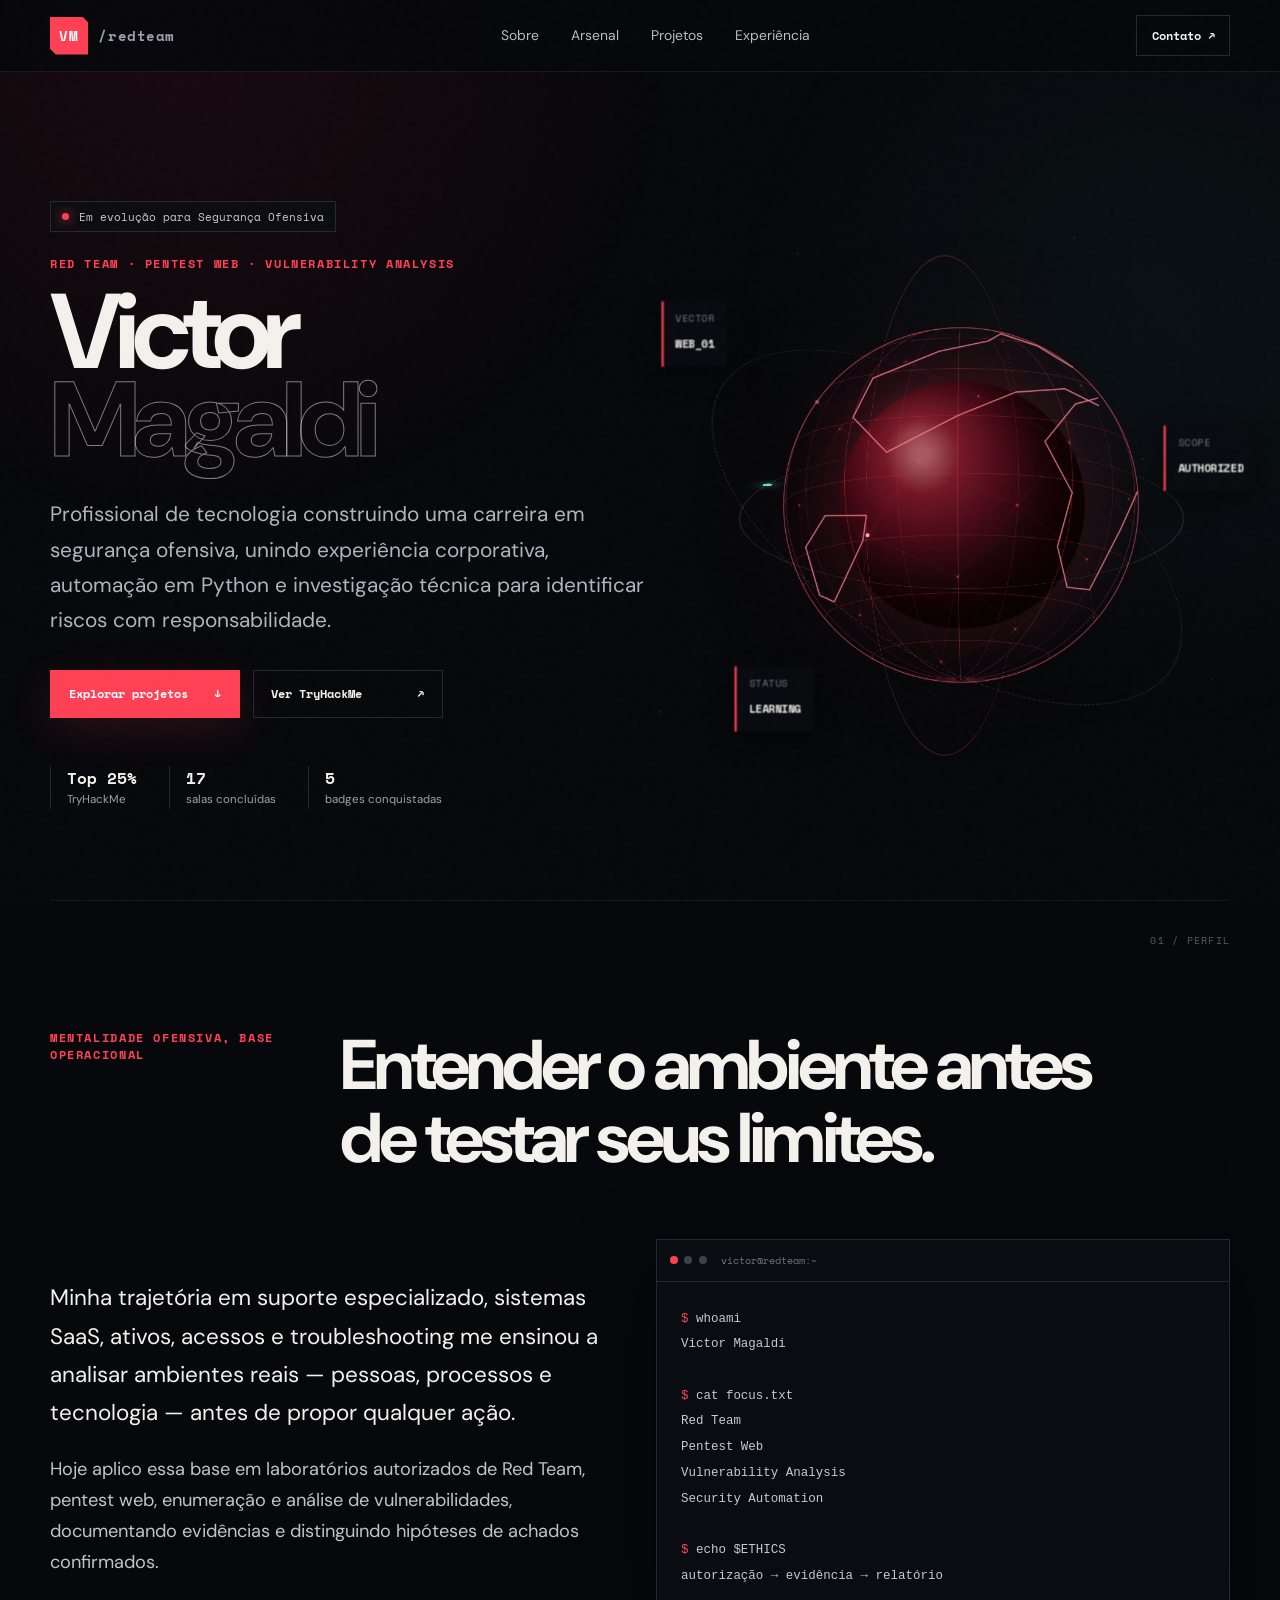
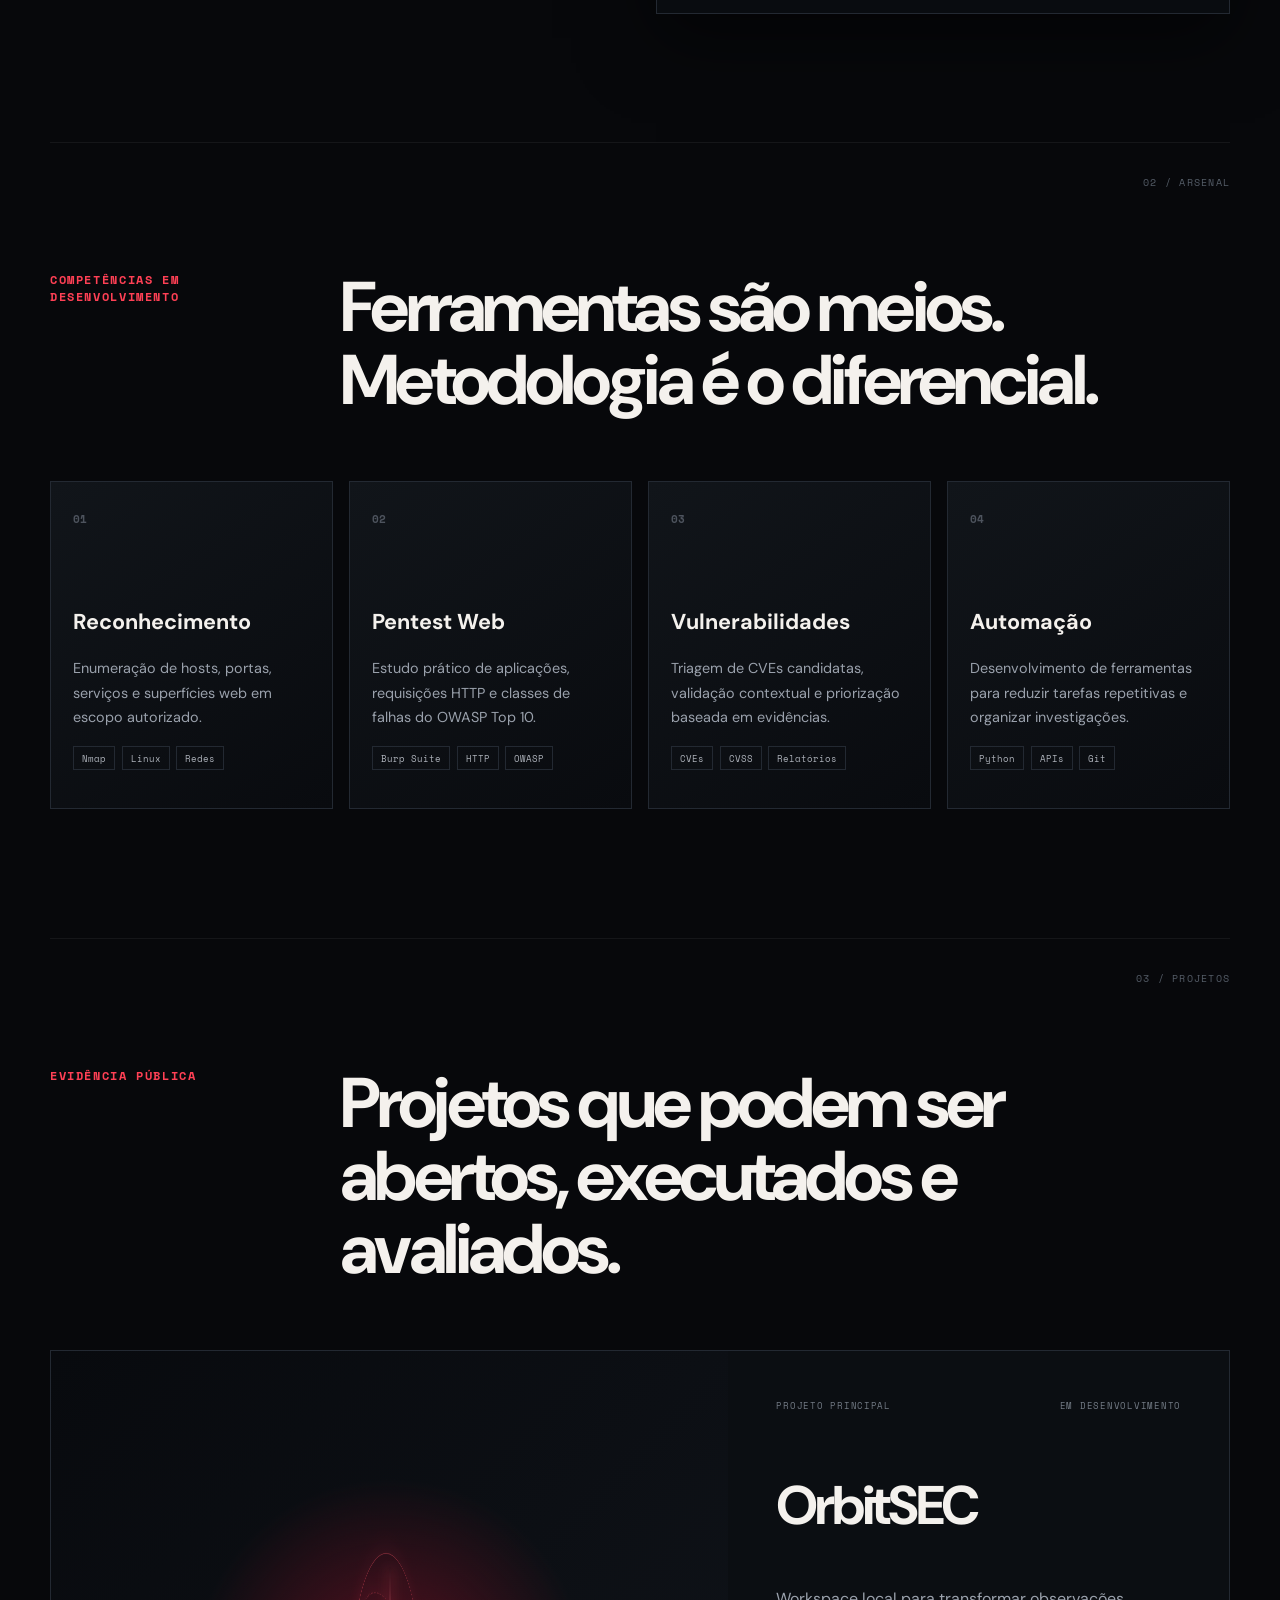
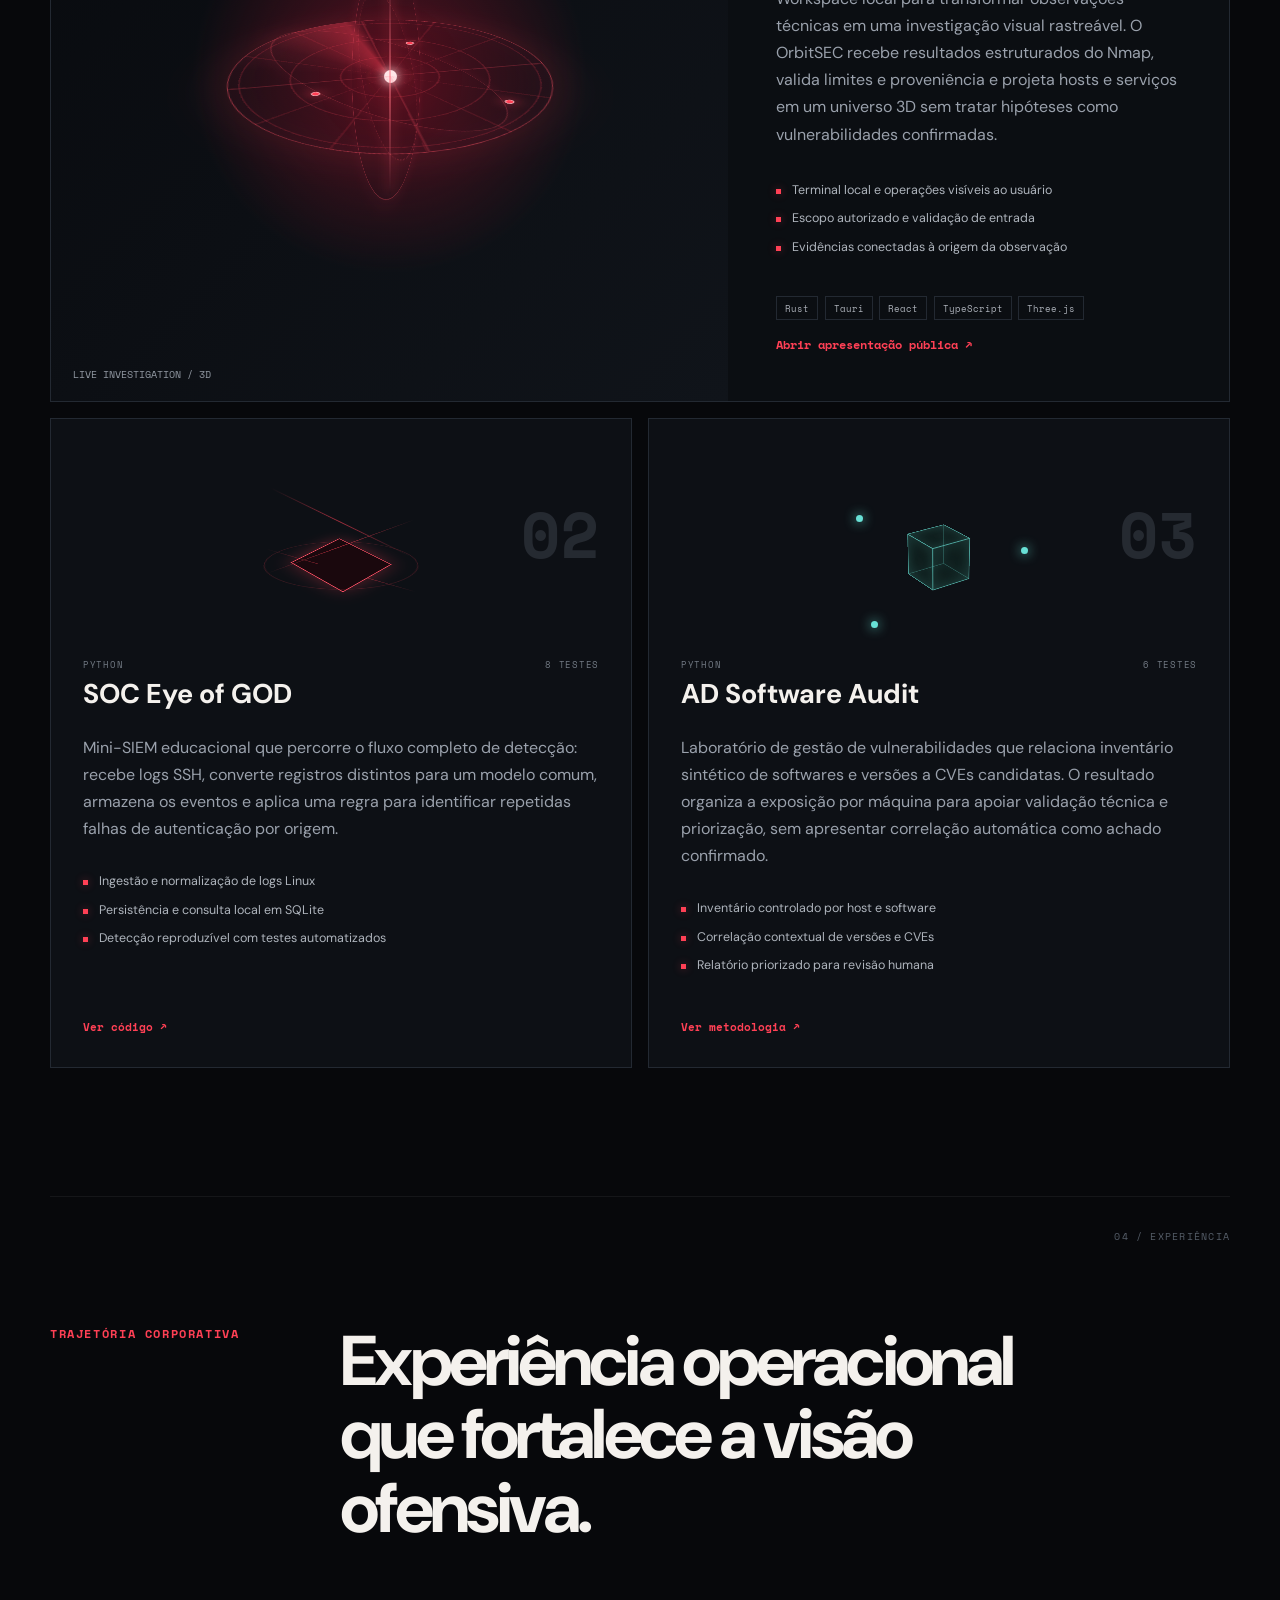
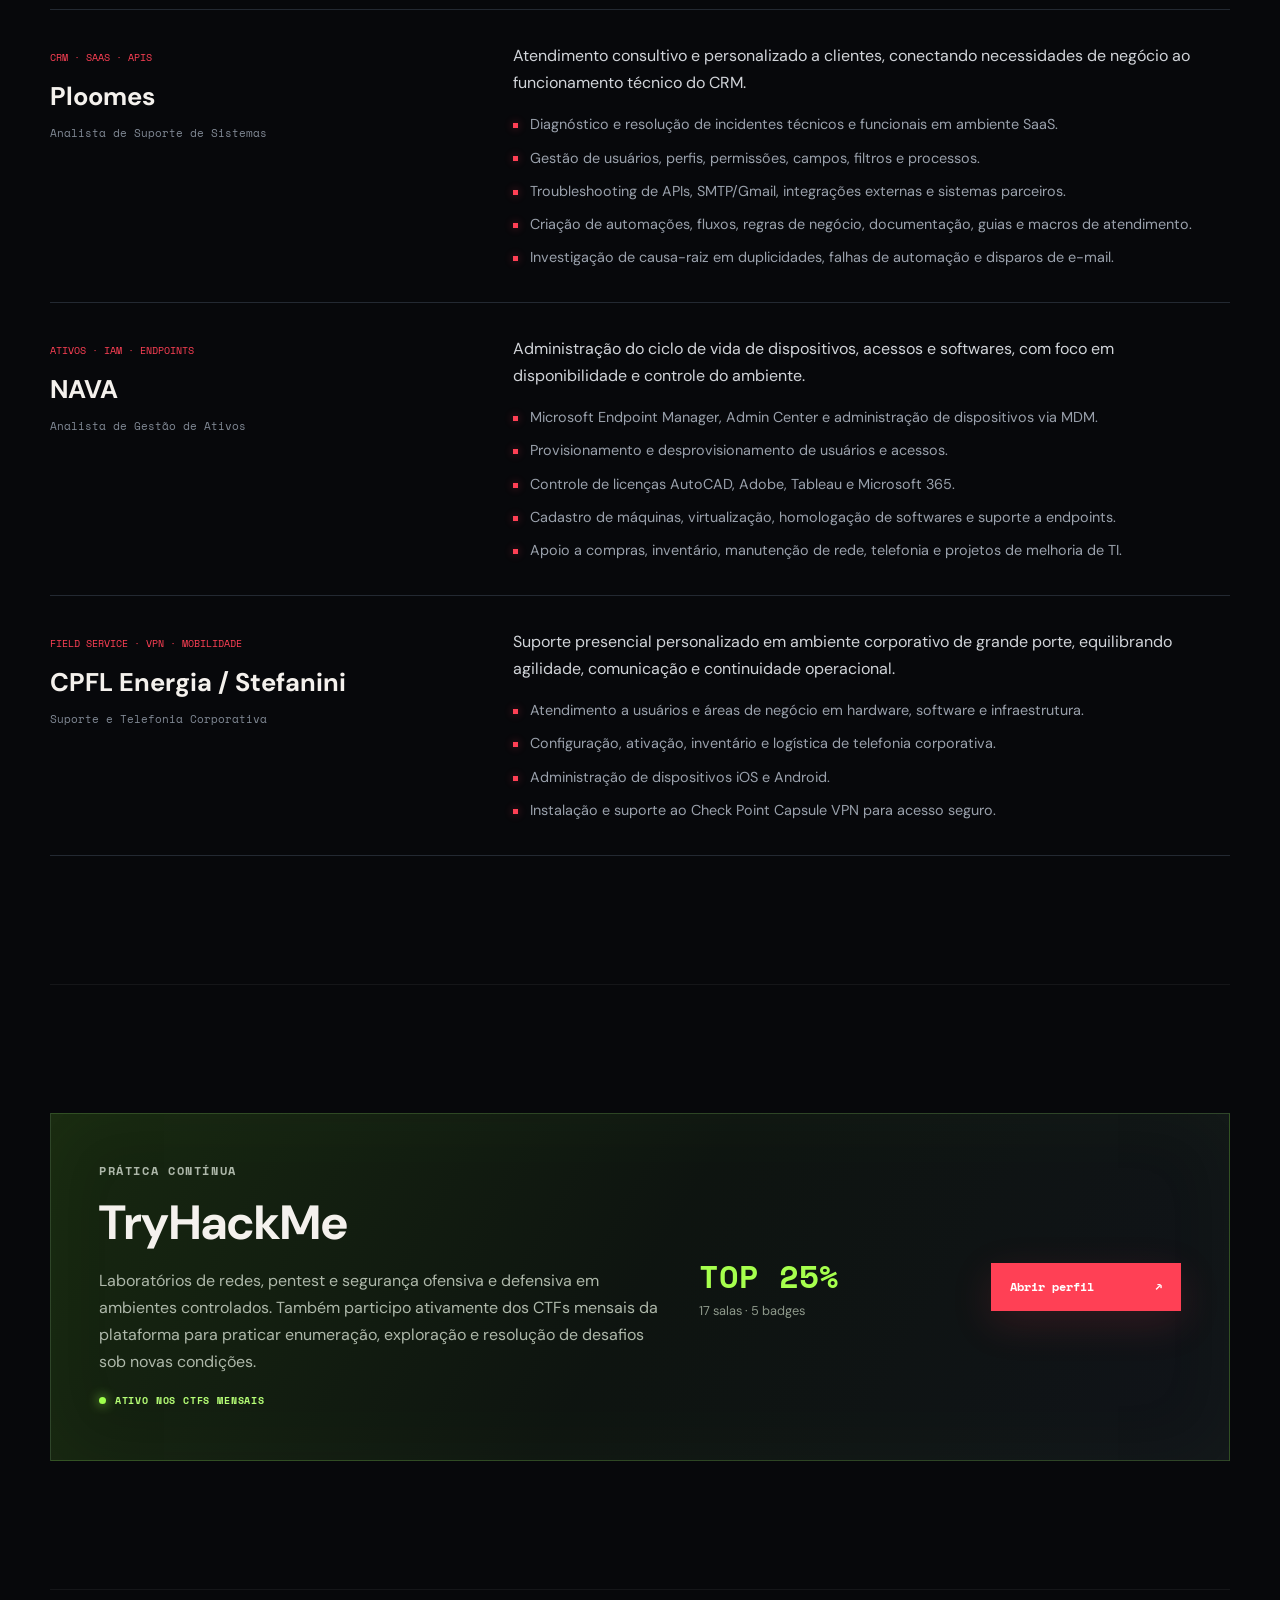
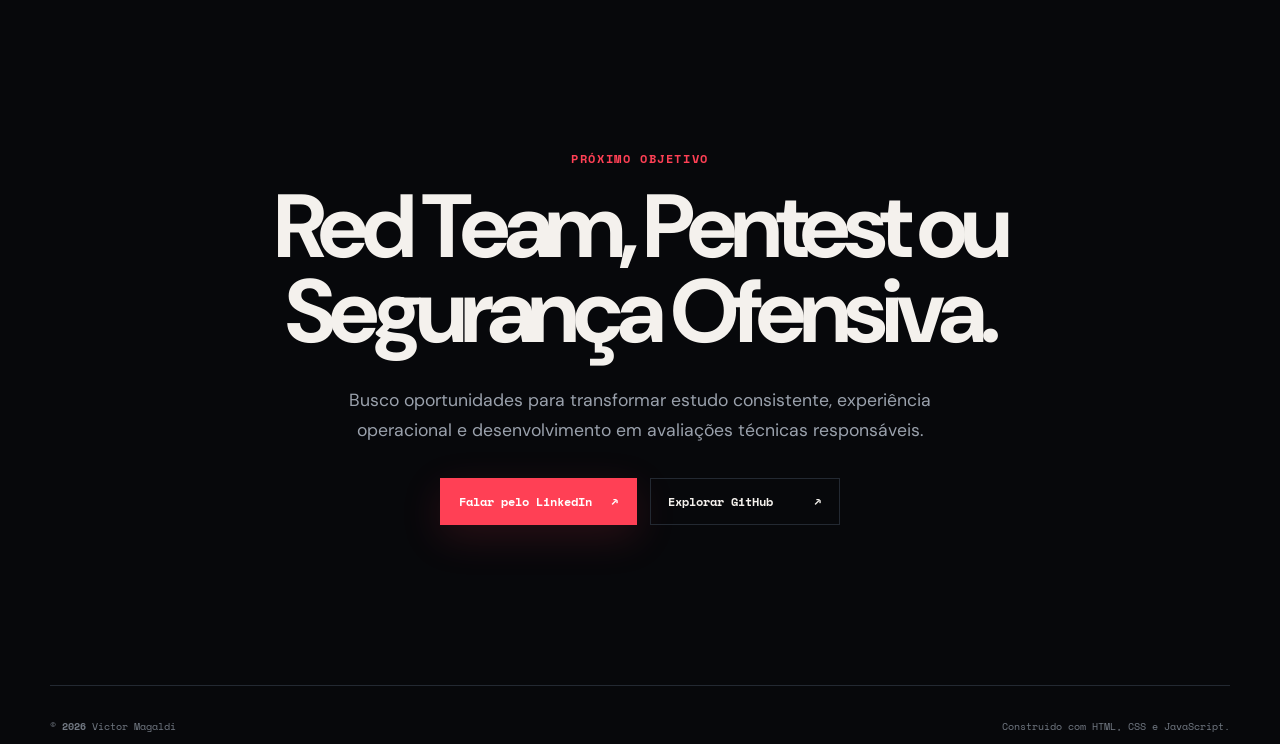
==== commit 75070b84: "Corrigi as animações no Chrome para Windows" ====
--- a/index.html
+++ b/index.html
@@ -7,7 +7,7 @@
   <meta name="theme-color" content="#07080b">
   <title>Victor Magaldi | Red Team & Cybersecurity</title>
   <script>document.documentElement.classList.add('js')</script>
-  <link rel="stylesheet" href="style.css?v=20260818-4">
+  <link rel="stylesheet" href="style.css?v=20260818-5">
 </head>
 <body>
   <canvas id="network-canvas" aria-hidden="true"></canvas>
@@ -171,6 +171,6 @@
   </main>
 
   <footer class="shell"><span>© <b id="year"></b> Victor Magaldi</span><span>Construído com HTML, CSS e JavaScript.</span></footer>
-  <script src="script.js?v=20260818-4"></script>
+  <script src="script.js?v=20260818-5"></script>
 </body>
 </html>
--- a/style.css
+++ b/style.css
@@ -1,9 +1,14 @@
 @import url('https://fonts.googleapis.com/css2?family=DM+Sans:wght@400;500;600;700&family=Space+Mono:wght@400;700&display=swap');
-.reveal{opacity:1!important;transform:none!important}
 .globe-shell{position:absolute;inset:10%;z-index:2;border-radius:50%;overflow:hidden;filter:drop-shadow(0 0 28px #ff304855) drop-shadow(0 0 70px #8e0b2533);transform:translateZ(55px)}#globe-canvas{display:block;width:100%;height:100%}.globe-core{position:absolute;inset:27%;z-index:1;border-radius:50%;background:radial-gradient(circle at 34% 30%,#ff9aa388 0 3%,#5a0a19 16%,#12070b 52%,#020305 76%);box-shadow:inset -28px -20px 55px #000,0 0 70px #ff405522;transform:translateZ(30px)}.project-mini{position:absolute;right:4.8rem;top:2.6rem;width:128px;height:112px;perspective:650px;pointer-events:none}.siem-visual{transform-style:preserve-3d;animation:mini-float 5s ease-in-out infinite}.siem-core{position:absolute;inset:31px 40px;border:1px solid #ff5065;background:#1a080d;box-shadow:0 0 22px #ff405555;transform:rotateX(58deg) rotateZ(45deg)}.siem-visual i{position:absolute;left:15px;right:15px;height:1px;top:31px;background:linear-gradient(90deg,transparent,#ff405599,transparent);transform:rotateZ(26deg)}.siem-visual i:nth-of-type(2){top:55px;transform:rotateZ(-20deg)}.siem-visual i:nth-of-type(3){top:79px;transform:rotateZ(16deg)}.siem-visual span{position:absolute;inset:12px 20px;border:1px solid #ff405533;border-radius:50%;transform:rotateX(68deg);animation:mini-spin 8s linear infinite}.audit-visual{transform-style:preserve-3d;animation:mini-float 5.5s ease-in-out infinite reverse}.audit-cube{position:absolute;left:43px;top:32px;width:45px;height:45px;transform-style:preserve-3d;transform:rotateX(-25deg) rotateY(35deg);animation:cube-turn 9s linear infinite}.audit-cube i{position:absolute;inset:0;border:1px solid #68e0d599;background:#10201f88;box-shadow:inset 0 0 18px #68e0d522}.audit-cube i:nth-child(1){transform:translateZ(22px)}.audit-cube i:nth-child(2){transform:rotateY(90deg) translateZ(22px)}.audit-cube i:nth-child(3){transform:rotateX(90deg) translateZ(22px)}.audit-cube i:nth-child(4){transform:translateZ(-22px)}.audit-visual>span{position:absolute;width:7px;height:7px;border-radius:50%;background:#68e0d5;box-shadow:0 0 12px #68e0d5}.audit-visual>span:nth-of-type(1){left:12px;top:24px}.audit-visual>span:nth-of-type(2){right:6px;top:56px}.audit-visual>span:nth-of-type(3){left:27px;bottom:8px}.experience-detail p{margin-bottom:1rem!important;color:#d1d4d9!important}.experience-detail ul{display:grid;gap:.55rem;margin:0;padding:0;list-style:none}.experience-detail li{position:relative;padding-left:1.1rem;color:var(--muted);font-size:.9rem}.experience-detail li::before{content:"";position:absolute;left:0;top:.75em;width:5px;height:5px;background:var(--red);box-shadow:0 0 8px #ff405577}.timeline small{display:block;color:#818995;font:.66rem var(--mono)}@keyframes mini-float{50%{transform:translateY(-8px) rotateY(5deg)}}@keyframes mini-spin{to{transform:rotateX(68deg) rotateZ(360deg)}}@keyframes cube-turn{to{transform:rotateX(335deg) rotateY(395deg)}}
 .project-grid .project-card{min-height:390px}.project-grid .project-mini{left:1.7rem;right:auto;top:4.5rem}.project-grid .project-number{top:5rem}.project-grid .project-card h3{margin-top:9.5rem}@media(prefers-reduced-motion:reduce){.project-mini,.project-mini span,.audit-cube{animation:none!important}}
 .project-grid .project-card{display:flex;flex-direction:column;min-height:470px;overflow:hidden}.project-grid .project-mini{position:relative;inset:auto;width:190px;height:145px;margin:2.5rem auto 1.4rem;overflow:visible;flex:0 0 auto;will-change:transform}.project-grid .project-number{top:4.2rem;opacity:.72}.project-grid .project-card h3{margin:0 0 1rem}.project-grid .project-card p{margin:0 0 4rem}.project-grid .siem-core{inset:38px 58px}.project-grid .siem-visual i{left:18px;right:18px}.project-grid .siem-visual span{inset:9px 18px}.project-grid .audit-cube{left:72px;top:43px}.audit-cube i:nth-child(5){transform:rotateY(90deg) translateZ(-22px)}.audit-cube i:nth-child(6){transform:rotateX(90deg) translateZ(-22px)}.audit-cube i{backface-visibility:visible}.project-mini,.audit-cube,.siem-visual span{transform-origin:center;backface-visibility:hidden}@media(max-width:620px){.project-grid .project-mini{width:170px;height:130px;margin-top:2rem}.project-grid .audit-cube{left:62px;top:37px}.project-grid .project-card{min-height:460px}}
 .capability.tilt,.project-card.tilt,.terminal-card.tilt{will-change:transform;transition:transform .16s ease-out,border-color .25s,box-shadow .25s}
+
+/* JavaScript-enabled entrance effects. The extra specificity avoids older
+   fallback rules overriding the animation in Chromium. */
+.js .reveal{opacity:0;transform:translateY(28px)}
+.js .reveal.visible{opacity:1;transform:translateY(0)}
+@media(prefers-reduced-motion:reduce){.js .reveal{opacity:1;transform:none}}
 .radar-scene{position:absolute;left:50%;top:50%;width:390px;height:390px;transform:translate(-50%,-50%);transform-style:preserve-3d;perspective:900px;animation:radar-float 6s ease-in-out infinite}.radar-platform{position:absolute;inset:34px;border:1px solid #ff536688;border-radius:50%;transform:rotateX(66deg) rotateZ(-12deg);transform-style:preserve-3d;background:radial-gradient(circle,#ff40550d 0 10%,transparent 11% 100%),repeating-radial-gradient(circle,transparent 0 48px,#ff405533 49px 50px),repeating-conic-gradient(from 0deg,#ff405522 0 1deg,transparent 1deg 30deg);box-shadow:0 0 65px #ff405522,inset 0 0 60px #ff405511}.radar-grid{position:absolute;inset:0;border-radius:50%;background:linear-gradient(90deg,transparent 49.7%,#ff536644 50%,transparent 50.3%),linear-gradient(transparent 49.7%,#ff536644 50%,transparent 50.3%)}.radar-sweep{position:absolute;inset:0;border-radius:50%;background:conic-gradient(from 0deg,transparent 0 80%,#ff405512 87%,#ff405566 98%,transparent);animation:radar-sweep 4.2s linear infinite;will-change:transform}.radar-ring{position:absolute;left:50%;top:50%;width:245px;height:245px;margin:-122px;border:1px solid #ff536650;border-radius:50%;transform-style:preserve-3d;box-shadow:0 0 28px #ff405514}.ring-a{transform:rotateY(74deg) rotateZ(18deg)}.ring-b{transform:rotateX(72deg) rotateY(16deg)}.ring-c{width:170px;height:170px;margin:-85px;transform:rotateX(28deg) rotateY(70deg);border-style:dashed}.radar-axis{position:absolute;left:50%;top:22%;width:1px;height:56%;background:linear-gradient(transparent,#ff7382,transparent);box-shadow:0 0 12px #ff4055;transform:translateX(-50%) rotateX(-8deg) translateZ(45px)}.radar-core{position:absolute;left:50%;top:50%;width:13px;height:13px;margin:-6px;border-radius:50%;background:#fff1f2;box-shadow:0 0 12px #fff,0 0 34px #ff4055,0 0 70px #ff4055}.radar-blip{position:absolute;width:9px;height:9px;border:1px solid #ffd3d8;border-radius:50%;background:#ff4055;box-shadow:0 0 16px #ff4055;animation:radar-pulse 1.8s ease-out infinite}.radar-blip.b1{left:61%;top:23%}.radar-blip.b2{left:24%;top:57%;animation-delay:.55s}.radar-blip.b3{right:18%;bottom:23%;animation-delay:1.1s}.project-outcomes{display:grid;gap:.45rem;margin:1rem 0 1.4rem;padding:0;list-style:none}.project-outcomes li{position:relative;padding-left:1rem;color:#aeb4bc;font-size:.78rem}.project-outcomes li::before{content:"";position:absolute;left:0;top:.72em;width:5px;height:5px;background:var(--red);box-shadow:0 0 8px #ff405566}.project-grid .project-card{min-height:650px}.project-grid .project-card p{margin-bottom:.8rem}.ctf-live{display:inline-flex;align-items:center;gap:.55rem;margin-top:1.1rem;color:#b6ff76;font:700 .64rem var(--mono);letter-spacing:.08em}.ctf-live i{width:7px;height:7px;border-radius:50%;background:#9eff4c;box-shadow:0 0 12px #9eff4c;animation:pulse 1.8s infinite}@keyframes radar-sweep{to{transform:rotate(360deg)}}@keyframes radar-float{50%{transform:translate(-50%,-53%) rotateY(4deg)}}@keyframes radar-pulse{0%{transform:scale(.55);opacity:.45}55%{transform:scale(1.25);opacity:1}100%{transform:scale(2);opacity:0}}@media(max-width:620px){.radar-scene{width:300px;height:300px}.radar-platform{inset:28px}.radar-ring{width:190px;height:190px;margin:-95px}.ring-c{width:130px;height:130px;margin:-65px}.project-grid .project-card{min-height:680px}}@media(prefers-reduced-motion:reduce){.radar-scene,.radar-sweep,.radar-blip,.ctf-live i{animation:none!important}}
 @media(max-width:620px){.header-cta{display:none}.hero{display:block!important;min-width:0}.hero-copy{width:100%;min-width:0;overflow:hidden}.hero .lead{max-width:100%;font-size:1rem}.hero .actions{display:grid;grid-template-columns:1fr;width:100%}.hero .button{width:100%;min-width:0}.hero .eyebrow{font-size:.62rem;overflow-wrap:anywhere}.hero-proof{display:grid!important;grid-template-columns:repeat(3,minmax(0,1fr));width:100%}.hero-proof li{min-width:0}.hero-proof strong,.hero-proof span{overflow-wrap:anywhere}.hero-visual{width:100%;overflow:hidden}}
 @media(max-width:620px){.project-mini{right:1rem;top:2.8rem;transform:scale(.72)}.timeline article{grid-template-columns:1fr!important}.experience-detail li{font-size:.84rem}}
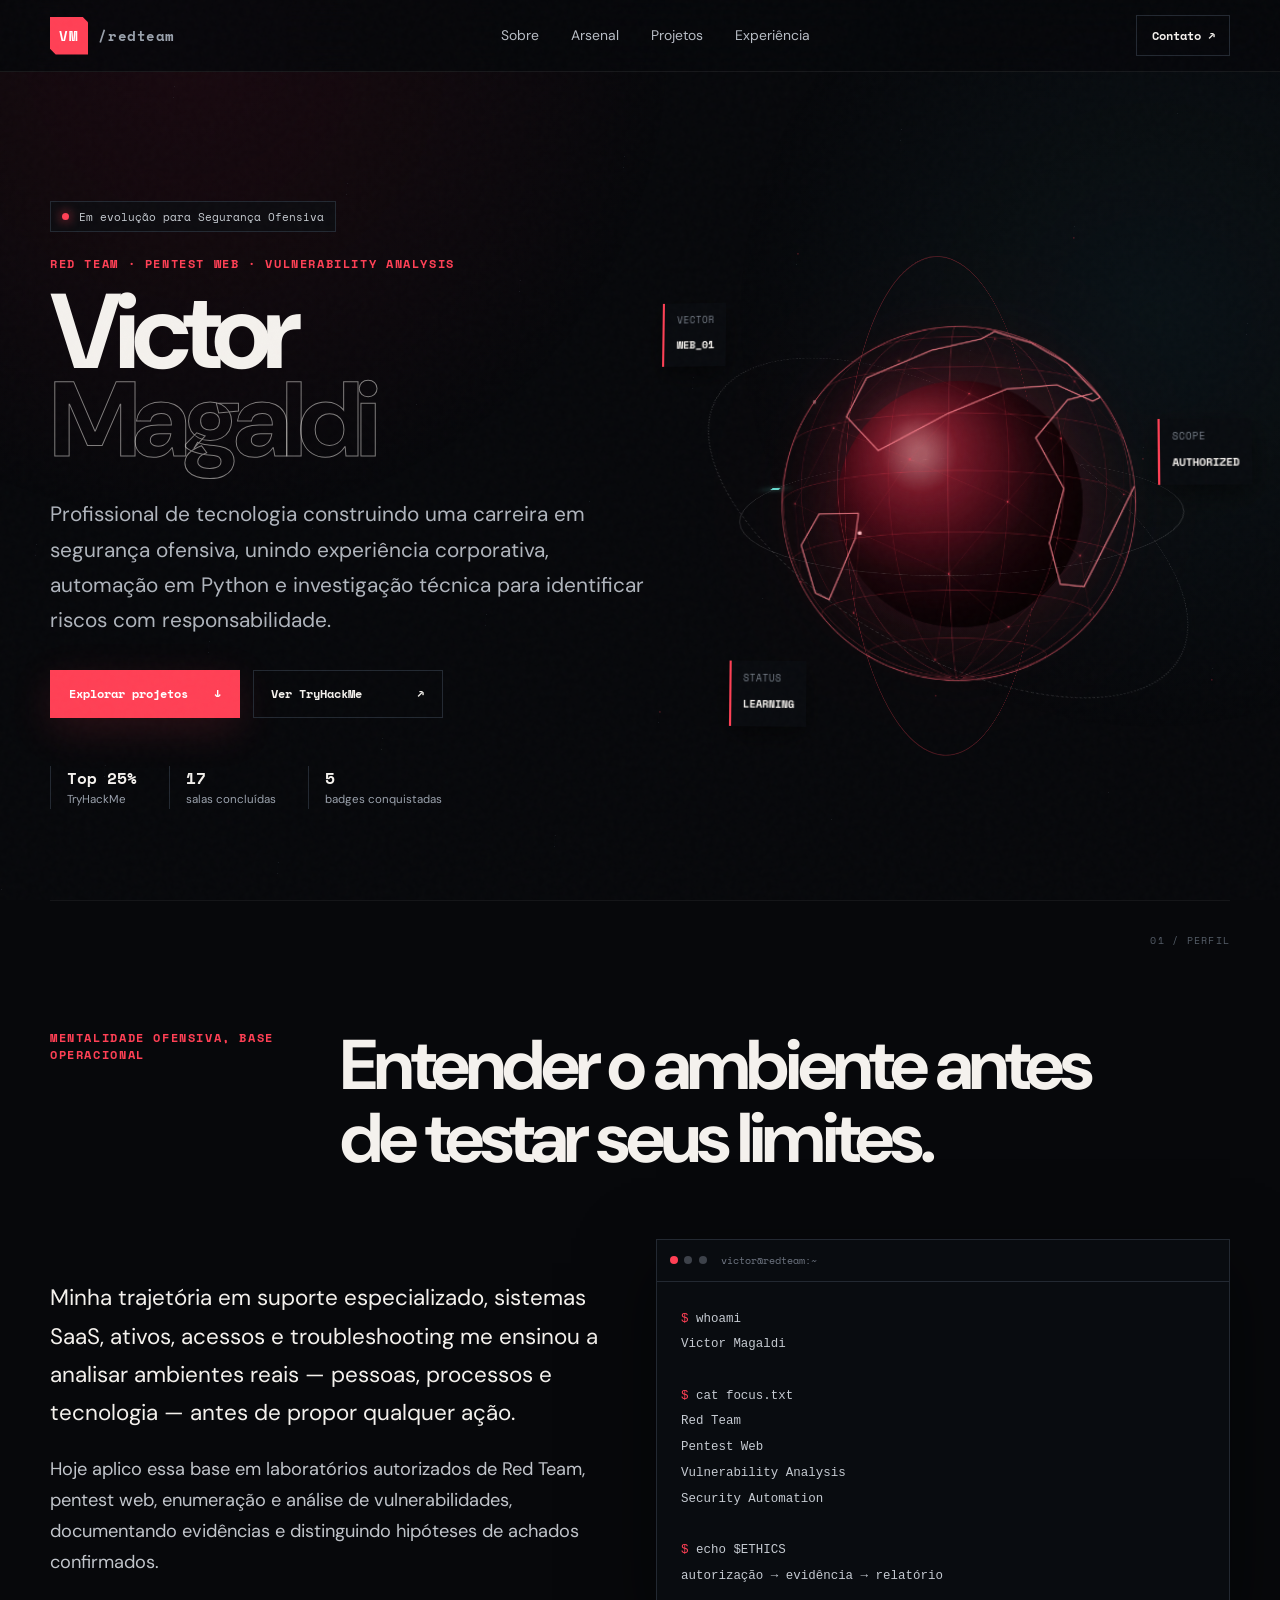
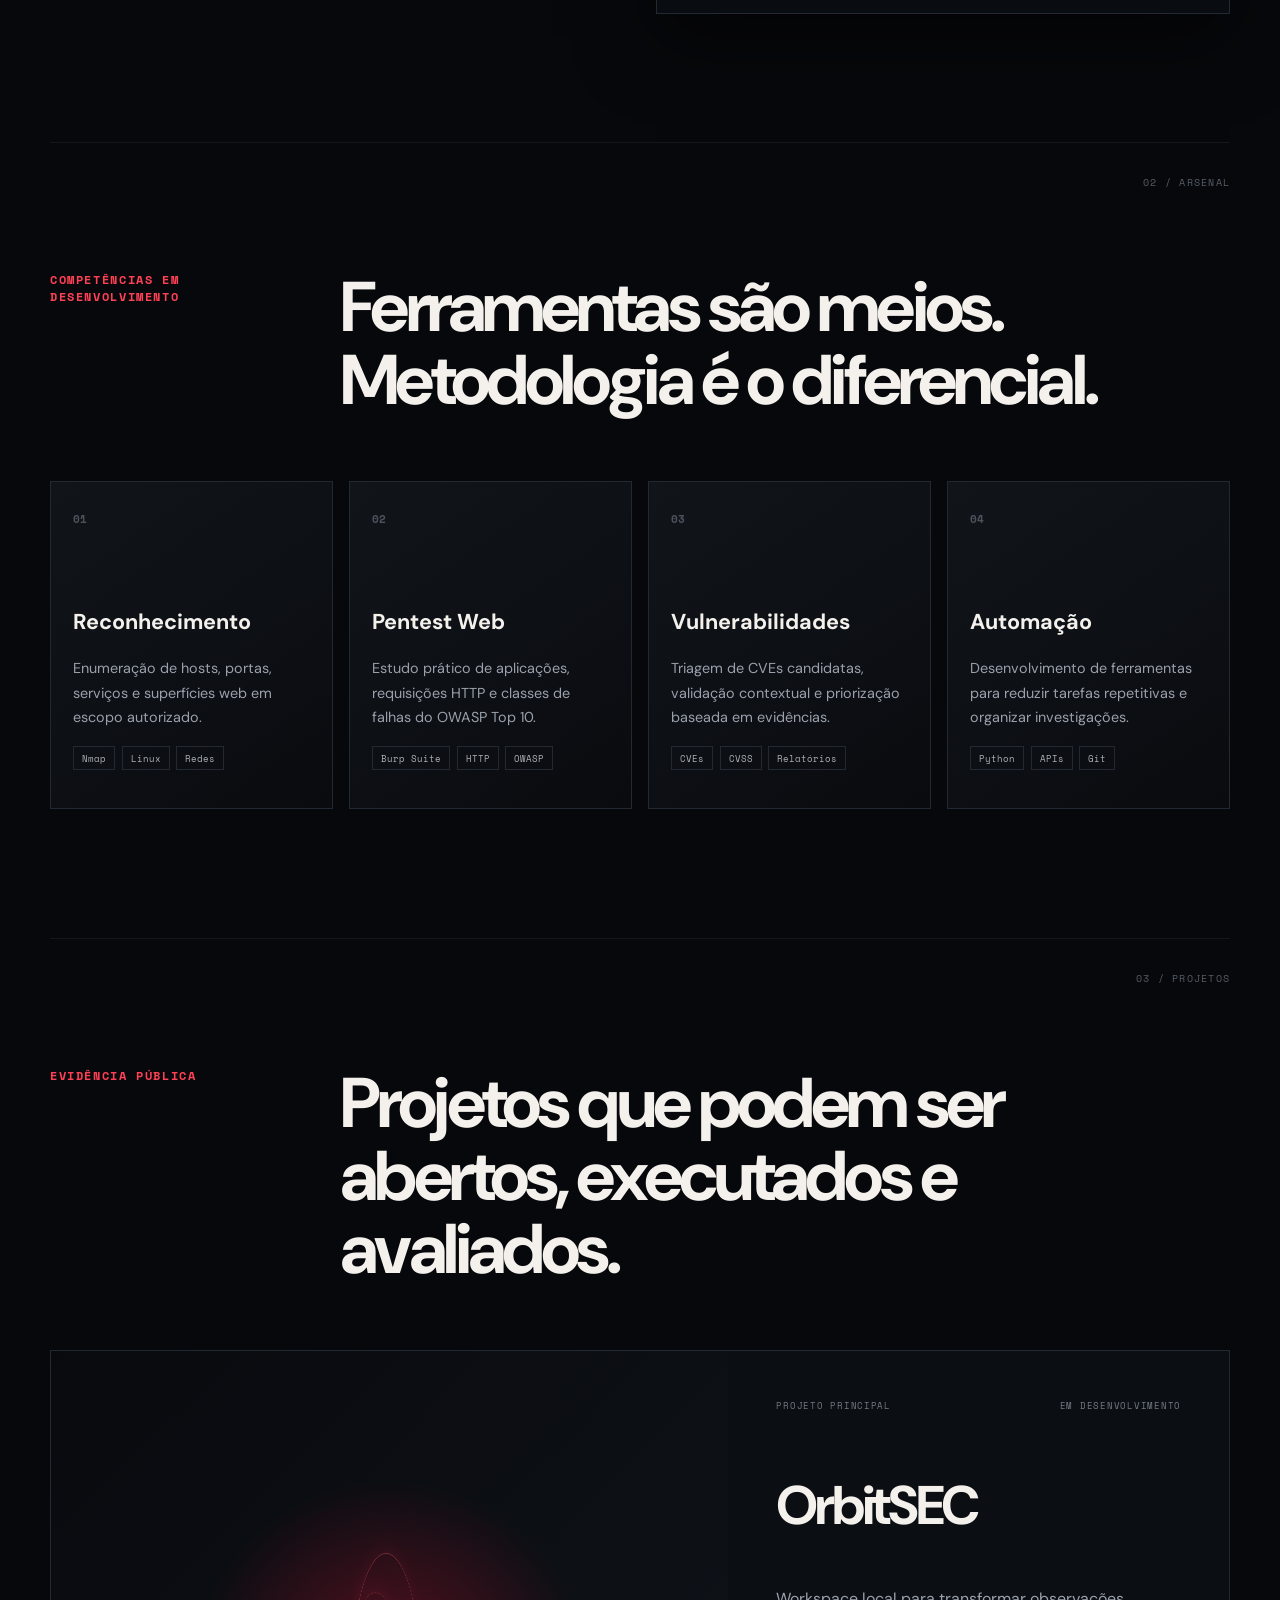
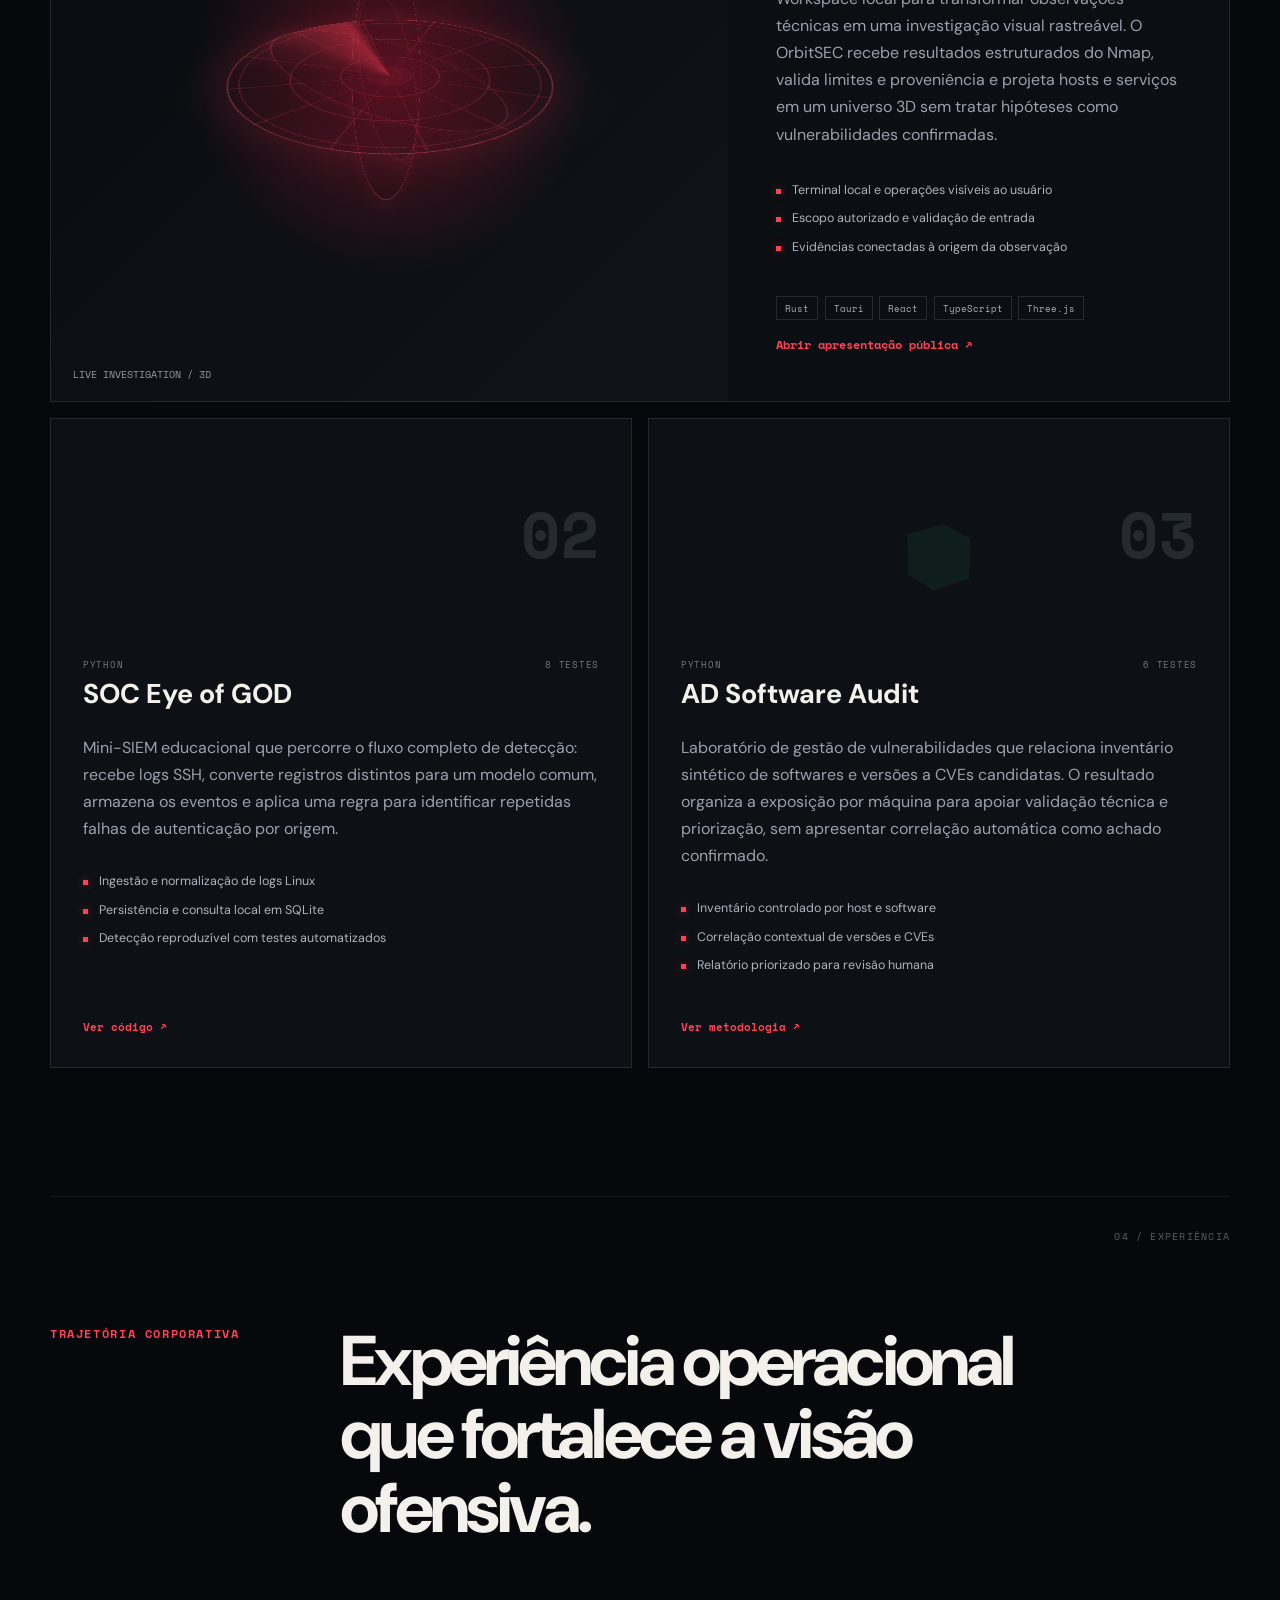
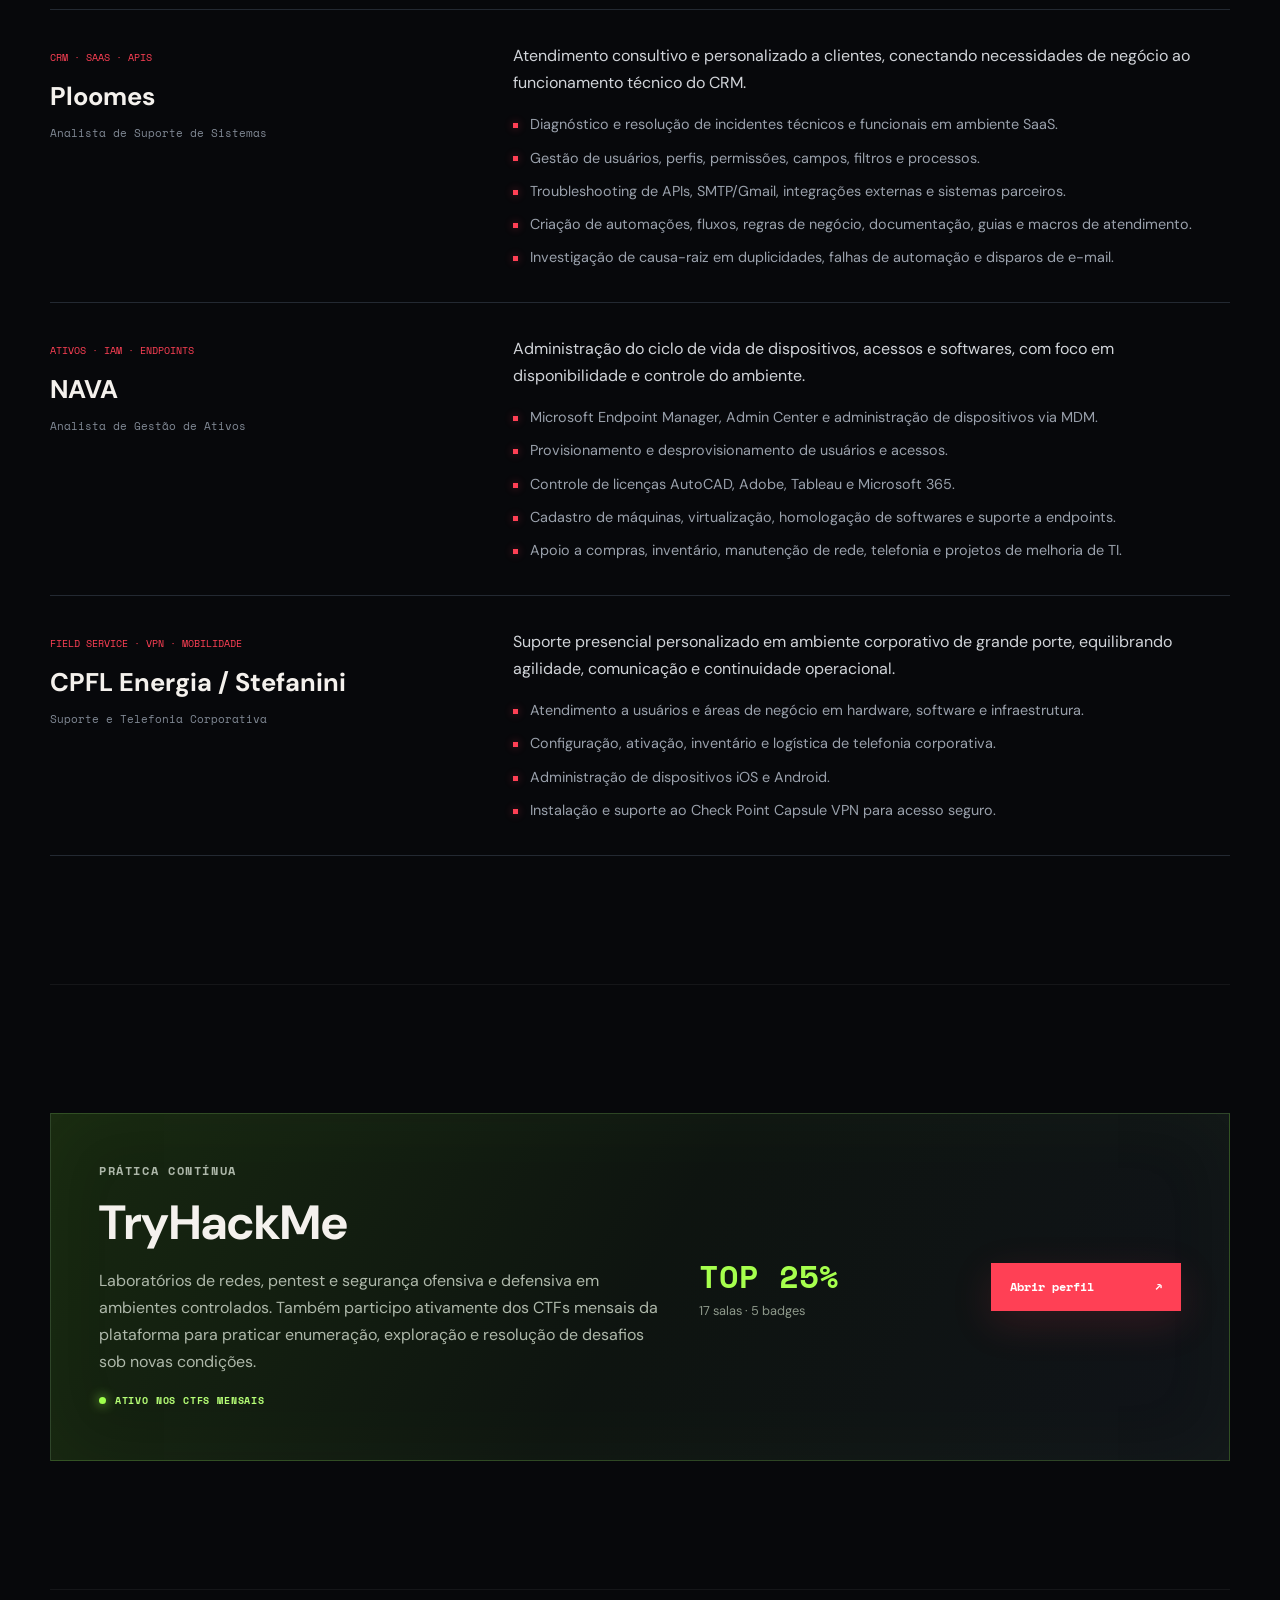
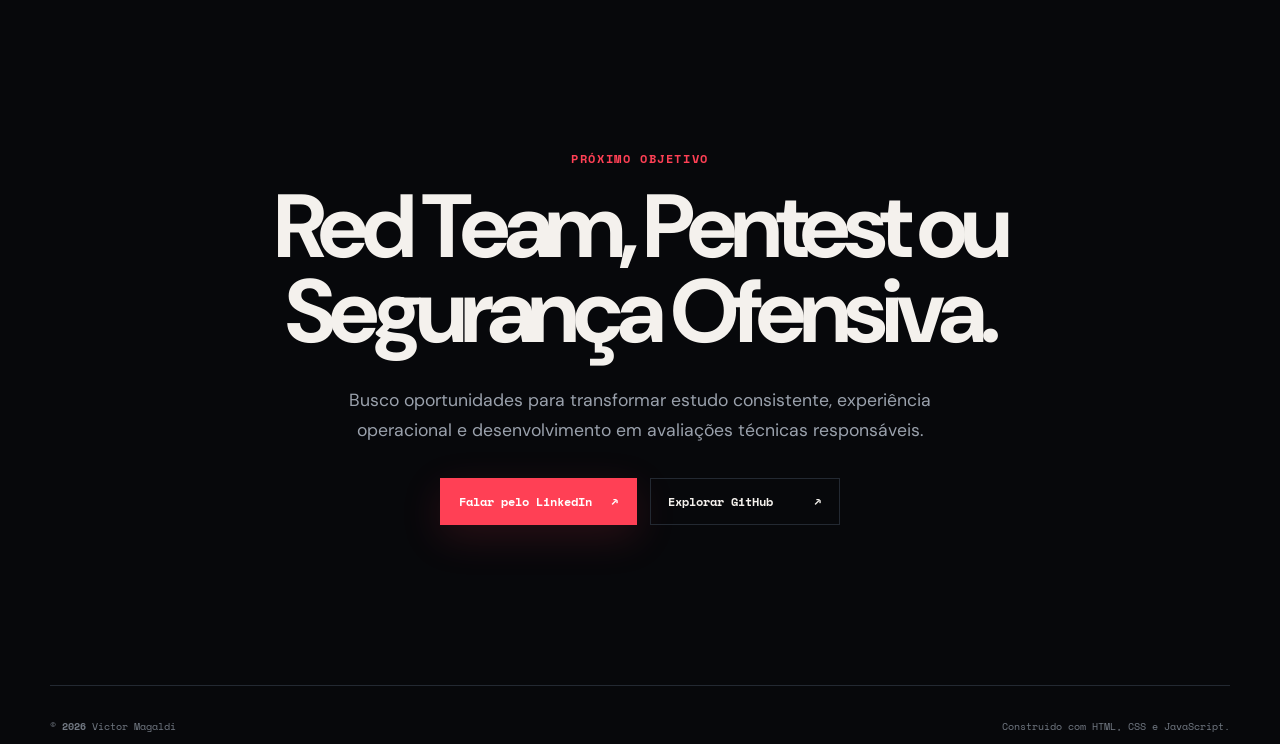
==== commit 15860e8e: "Mantive os movimentos ativos no Chrome para Windows" ====
--- a/index.html
+++ b/index.html
@@ -7,7 +7,7 @@
   <meta name="theme-color" content="#07080b">
   <title>Victor Magaldi | Red Team & Cybersecurity</title>
   <script>document.documentElement.classList.add('js')</script>
-  <link rel="stylesheet" href="style.css?v=20260818-5">
+  <link rel="stylesheet" href="style.css?v=20260819-1">
 </head>
 <body>
   <canvas id="network-canvas" aria-hidden="true"></canvas>
@@ -171,6 +171,6 @@
   </main>
 
   <footer class="shell"><span>© <b id="year"></b> Victor Magaldi</span><span>Construído com HTML, CSS e JavaScript.</span></footer>
-  <script src="script.js?v=20260818-5"></script>
+  <script src="script.js?v=20260819-1"></script>
 </body>
 </html>
--- a/style.css
+++ b/style.css
@@ -12,4 +12,26 @@
 .radar-scene{position:absolute;left:50%;top:50%;width:390px;height:390px;transform:translate(-50%,-50%);transform-style:preserve-3d;perspective:900px;animation:radar-float 6s ease-in-out infinite}.radar-platform{position:absolute;inset:34px;border:1px solid #ff536688;border-radius:50%;transform:rotateX(66deg) rotateZ(-12deg);transform-style:preserve-3d;background:radial-gradient(circle,#ff40550d 0 10%,transparent 11% 100%),repeating-radial-gradient(circle,transparent 0 48px,#ff405533 49px 50px),repeating-conic-gradient(from 0deg,#ff405522 0 1deg,transparent 1deg 30deg);box-shadow:0 0 65px #ff405522,inset 0 0 60px #ff405511}.radar-grid{position:absolute;inset:0;border-radius:50%;background:linear-gradient(90deg,transparent 49.7%,#ff536644 50%,transparent 50.3%),linear-gradient(transparent 49.7%,#ff536644 50%,transparent 50.3%)}.radar-sweep{position:absolute;inset:0;border-radius:50%;background:conic-gradient(from 0deg,transparent 0 80%,#ff405512 87%,#ff405566 98%,transparent);animation:radar-sweep 4.2s linear infinite;will-change:transform}.radar-ring{position:absolute;left:50%;top:50%;width:245px;height:245px;margin:-122px;border:1px solid #ff536650;border-radius:50%;transform-style:preserve-3d;box-shadow:0 0 28px #ff405514}.ring-a{transform:rotateY(74deg) rotateZ(18deg)}.ring-b{transform:rotateX(72deg) rotateY(16deg)}.ring-c{width:170px;height:170px;margin:-85px;transform:rotateX(28deg) rotateY(70deg);border-style:dashed}.radar-axis{position:absolute;left:50%;top:22%;width:1px;height:56%;background:linear-gradient(transparent,#ff7382,transparent);box-shadow:0 0 12px #ff4055;transform:translateX(-50%) rotateX(-8deg) translateZ(45px)}.radar-core{position:absolute;left:50%;top:50%;width:13px;height:13px;margin:-6px;border-radius:50%;background:#fff1f2;box-shadow:0 0 12px #fff,0 0 34px #ff4055,0 0 70px #ff4055}.radar-blip{position:absolute;width:9px;height:9px;border:1px solid #ffd3d8;border-radius:50%;background:#ff4055;box-shadow:0 0 16px #ff4055;animation:radar-pulse 1.8s ease-out infinite}.radar-blip.b1{left:61%;top:23%}.radar-blip.b2{left:24%;top:57%;animation-delay:.55s}.radar-blip.b3{right:18%;bottom:23%;animation-delay:1.1s}.project-outcomes{display:grid;gap:.45rem;margin:1rem 0 1.4rem;padding:0;list-style:none}.project-outcomes li{position:relative;padding-left:1rem;color:#aeb4bc;font-size:.78rem}.project-outcomes li::before{content:"";position:absolute;left:0;top:.72em;width:5px;height:5px;background:var(--red);box-shadow:0 0 8px #ff405566}.project-grid .project-card{min-height:650px}.project-grid .project-card p{margin-bottom:.8rem}.ctf-live{display:inline-flex;align-items:center;gap:.55rem;margin-top:1.1rem;color:#b6ff76;font:700 .64rem var(--mono);letter-spacing:.08em}.ctf-live i{width:7px;height:7px;border-radius:50%;background:#9eff4c;box-shadow:0 0 12px #9eff4c;animation:pulse 1.8s infinite}@keyframes radar-sweep{to{transform:rotate(360deg)}}@keyframes radar-float{50%{transform:translate(-50%,-53%) rotateY(4deg)}}@keyframes radar-pulse{0%{transform:scale(.55);opacity:.45}55%{transform:scale(1.25);opacity:1}100%{transform:scale(2);opacity:0}}@media(max-width:620px){.radar-scene{width:300px;height:300px}.radar-platform{inset:28px}.radar-ring{width:190px;height:190px;margin:-95px}.ring-c{width:130px;height:130px;margin:-65px}.project-grid .project-card{min-height:680px}}@media(prefers-reduced-motion:reduce){.radar-scene,.radar-sweep,.radar-blip,.ctf-live i{animation:none!important}}
 @media(max-width:620px){.header-cta{display:none}.hero{display:block!important;min-width:0}.hero-copy{width:100%;min-width:0;overflow:hidden}.hero .lead{max-width:100%;font-size:1rem}.hero .actions{display:grid;grid-template-columns:1fr;width:100%}.hero .button{width:100%;min-width:0}.hero .eyebrow{font-size:.62rem;overflow-wrap:anywhere}.hero-proof{display:grid!important;grid-template-columns:repeat(3,minmax(0,1fr));width:100%}.hero-proof li{min-width:0}.hero-proof strong,.hero-proof span{overflow-wrap:anywhere}.hero-visual{width:100%;overflow:hidden}}
 @media(max-width:620px){.project-mini{right:1rem;top:2.8rem;transform:scale(.72)}.timeline article{grid-template-columns:1fr!important}.experience-detail li{font-size:.84rem}}
+
+/* Keep the portfolio's visual identity animated even when Chromium inherits
+   Windows' reduced-motion preference. Entrance transitions remain harmless,
+   while the decorative scenes continue to communicate depth and activity. */
+@media(prefers-reduced-motion:reduce){
+  html{scroll-behavior:smooth}
+  .reveal{transition:opacity .7s ease,transform .7s ease}
+  .availability i{animation:pulse 2s infinite}
+  .orb-scan{animation:scan 4s ease-in-out infinite alternate}
+  .orbit-three{animation:spin 16s linear infinite reverse}
+  .radar i:nth-child(2){animation:spin 5s linear infinite}
+  .project-mini,.siem-visual{animation:mini-float 5s ease-in-out infinite}
+  .audit-visual{animation:mini-float 5.5s ease-in-out infinite reverse}
+  .project-mini span,.siem-visual span{animation:mini-spin 8s linear infinite!important}
+  .audit-cube{animation:cube-turn 9s linear infinite!important}
+  .radar-scene{animation:radar-float 6s ease-in-out infinite!important}
+  .radar-sweep{animation:radar-sweep 4.2s linear infinite!important}
+  .radar-blip{animation:radar-pulse 1.8s ease-out infinite!important}
+  .radar-blip.b2{animation-delay:.55s!important}
+  .radar-blip.b3{animation-delay:1.1s!important}
+  .ctf-live i{animation:pulse 1.8s infinite!important}
+}
 :root{--bg:#07080b;--panel:#0d1015;--panel-2:#11151b;--line:#232932;--line-hot:#ff4d5f66;--text:#f4f1ed;--muted:#9aa1ac;--red:#ff4055;--red-2:#a9102f;--cyan:#68e0d5;--max:1180px;--mono:"Space Mono",monospace;--sans:"DM Sans",system-ui,sans-serif}*{box-sizing:border-box}html{scroll-behavior:smooth}body{margin:0;background:var(--bg);color:var(--text);font:16px/1.7 var(--sans);overflow-x:hidden}body::before{content:"";position:fixed;inset:0;pointer-events:none;background:radial-gradient(circle at 15% 5%,#68112332 0,transparent 30rem),radial-gradient(circle at 90% 35%,#183d4630 0,transparent 26rem);z-index:-2}#network-canvas{position:fixed;inset:0;width:100%;height:100%;opacity:.24;pointer-events:none;z-index:-1}.noise{position:fixed;inset:0;pointer-events:none;z-index:20;opacity:.025;background-image:url("data:image/svg+xml,%3Csvg viewBox='0 0 180 180' xmlns='http://www.w3.org/2000/svg'%3E%3Cfilter id='n'%3E%3CfeTurbulence type='fractalNoise' baseFrequency='.85' numOctaves='3' stitchTiles='stitch'/%3E%3C/filter%3E%3Crect width='100%25' height='100%25' filter='url(%23n)' opacity='.8'/%3E%3C/svg%3E")}.shell{width:min(calc(100% - 2.5rem),var(--max));margin-inline:auto}.site-header{position:fixed;top:0;left:0;right:0;z-index:15;height:72px;display:flex;align-items:center;justify-content:space-between;padding-inline:max(1.25rem,calc((100% - var(--max))/2));border-bottom:1px solid #ffffff12;background:#07080bd9;backdrop-filter:blur(18px)}a{color:inherit;text-decoration:none}.brand{display:flex;align-items:center;font:700 .9rem var(--mono);letter-spacing:.04em}.brand-mark{display:grid;place-items:center;width:38px;height:38px;background:var(--red);color:#fff;clip-path:polygon(0 0,85% 0,100% 15%,100% 100%,15% 100%,0 85%)}.brand-path{color:var(--muted);margin-left:.65rem}.site-header nav{display:flex;gap:2rem}.site-header nav a{position:relative;color:#b8bdc5;font-size:.87rem}.site-header nav a::after{content:"";position:absolute;left:0;right:100%;bottom:-.45rem;height:1px;background:var(--red);transition:right .25s}.site-header nav a:hover::after{right:0}.header-cta{font:700 .72rem var(--mono);border:1px solid var(--line);padding:.7rem .9rem}.header-cta:hover{border-color:var(--red);color:var(--red)}.hero{min-height:100vh;padding-top:110px;display:grid;grid-template-columns:1.05fr .95fr;align-items:center;gap:3rem}.availability{display:inline-flex;align-items:center;gap:.6rem;margin-bottom:1.4rem;padding:.42rem .7rem;border:1px solid var(--line);background:#0c0f13b8;color:#c6cbd1;font:400 .69rem var(--mono)}.availability i{width:7px;height:7px;background:var(--red);border-radius:50%;box-shadow:0 0 12px var(--red);animation:pulse 2s infinite}.eyebrow{margin:0 0 1rem;color:var(--red);font:700 .72rem/1.5 var(--mono);letter-spacing:.14em}.hero h1{margin:0;font-size:clamp(4rem,8.3vw,7.4rem);line-height:.83;letter-spacing:-.075em}.hero h1 span{color:transparent;-webkit-text-stroke:1px #e6e2df88}.lead{max-width:660px;margin:2rem 0 0;color:#b0b5bd;font-size:clamp(1.05rem,2vw,1.3rem)}.actions{display:flex;flex-wrap:wrap;gap:.8rem;margin-top:2rem}.button{display:inline-flex;align-items:center;justify-content:space-between;gap:1.2rem;min-width:190px;padding:.9rem 1.1rem;border:1px solid var(--line);font:700 .75rem var(--mono);transition:transform .2s,border-color .2s,background .2s}.button:hover{transform:translateY(-3px)}.button.primary{background:var(--red);border-color:var(--red);color:white;box-shadow:0 12px 40px #ff405525}.button.primary:hover{background:#ff5d6e}.button.ghost:hover{border-color:#ffffff60}.hero-proof{display:flex;gap:2rem;margin:3rem 0 0;padding:0;list-style:none}.hero-proof li{display:flex;flex-direction:column;border-left:1px solid var(--line);padding-left:1rem}.hero-proof strong{font:700 1rem var(--mono)}.hero-proof span{color:var(--muted);font-size:.72rem}.hero-visual{display:grid;place-items:center;min-height:650px;perspective:1100px}.orbital-stage{position:relative;width:min(42vw,520px);aspect-ratio:1;transform-style:preserve-3d;transition:transform .18s ease-out}.cyber-orb{position:absolute;inset:15%;border-radius:50%;overflow:hidden;background:radial-gradient(circle at 35% 32%,#ff7b8666 0 2%,#5b0b1a 8%,#12090e 38%,#050609 68%);box-shadow:inset -35px -20px 70px #000,0 0 80px #ff405522,0 0 0 1px #ff6a7755;transform:translateZ(55px)}.orb-grid{position:absolute;inset:-15%;border-radius:50%;background-image:linear-gradient(#ff536329 1px,transparent 1px),linear-gradient(90deg,#ff536329 1px,transparent 1px);background-size:28px 28px;transform:rotate(18deg) scale(1.2);mask-image:radial-gradient(circle,#000 55%,transparent 72%)}.orb-scan{position:absolute;inset:-30%;background:linear-gradient(transparent 43%,#ff405599 49%,transparent 54%);animation:scan 4.8s linear infinite}.orbit{position:absolute;inset:8%;border:1px solid #ffffff25;border-radius:50%;transform-style:preserve-3d}.orbit-one{transform:rotateX(72deg) rotateZ(18deg)}.orbit-two{inset:3%;border-color:#ff405544;transform:rotateY(72deg) rotateZ(-26deg)}.orbit-three{inset:0;transform:rotateX(58deg) rotateY(28deg);border-style:dashed;animation:spin 18s linear infinite}.orbit i{position:absolute;top:48%;left:-5px;width:10px;height:10px;border-radius:50%;background:var(--cyan);box-shadow:0 0 18px var(--cyan)}.orbit-two i{left:auto;right:-5px;background:var(--red);box-shadow:0 0 18px var(--red)}.orb-node{position:absolute;width:8px;height:8px;border:1px solid #ff8a95;background:#16060a;box-shadow:0 0 12px var(--red);border-radius:50%}.n1{top:28%;left:29%}.n2{top:44%;right:22%}.n3{bottom:24%;left:43%}.n4{top:61%;left:18%}.telemetry{position:absolute;padding:.55rem .7rem;background:#090b10e8;border-left:2px solid var(--red);box-shadow:0 8px 24px #0008;font-family:var(--mono);transform:translateZ(90px)}.telemetry small{display:block;color:#777f89;font-size:.55rem}.telemetry b{font-size:.65rem}.t1{top:14%;left:-3%}.t2{right:-2%;top:36%}.t3{left:10%;bottom:10%}.section{position:relative;padding-block:8rem;border-top:1px solid #ffffff0f}.section-index{position:absolute;top:2rem;right:0;color:#555d68;font:400 .64rem var(--mono);letter-spacing:.12em}.section-heading{display:grid;grid-template-columns:.45fr 1.55fr;gap:2rem;align-items:start;margin-bottom:4rem}.section-heading h2{max-width:780px;margin:0;font-size:clamp(2.3rem,5.5vw,4.6rem);line-height:1.04;letter-spacing:-.055em}.profile-grid{display:grid;grid-template-columns:1fr 1fr;gap:2rem;align-items:center}.statement{font-size:1.14rem;color:#c0c4ca}.statement p:first-child{font-size:1.4rem;color:var(--text)}.terminal-card{background:#090c10;border:1px solid var(--line);box-shadow:0 24px 70px #0008;transform-style:preserve-3d}.terminal-bar{display:flex;align-items:center;gap:.4rem;padding:.8rem;border-bottom:1px solid var(--line)}.terminal-bar span{width:8px;height:8px;border-radius:50%;background:#3d424a}.terminal-bar span:first-child{background:var(--red)}.terminal-bar b{margin-left:.5rem;color:#707783;font:400 .62rem var(--mono)}pre{margin:0;padding:1.5rem;overflow:auto;color:#c5cad1;font:400 .78rem/1.9 var(--mono)}.prompt{color:var(--red)}.capability-grid{display:grid;grid-template-columns:repeat(4,1fr);gap:1rem;perspective:1200px}.capability{position:relative;min-height:320px;padding:1.4rem;background:linear-gradient(145deg,#11151a,#090b0f);border:1px solid var(--line);transform-style:preserve-3d;transition:border-color .25s,box-shadow .25s}.capability:hover{border-color:var(--line-hot);box-shadow:0 25px 60px #0008}.capability>span{color:#4d535d;font:700 .7rem var(--mono)}.capability h3{margin:4.5rem 0 1rem;font-size:1.35rem}.capability p{color:var(--muted);font-size:.9rem}.capability ul,.stack{display:flex;flex-wrap:wrap;gap:.4rem;padding:0;list-style:none}.capability li,.stack li{padding:.25rem .5rem;border:1px solid var(--line);color:#aeb3bb;font:400 .59rem var(--mono)}.featured-project{display:grid;grid-template-columns:1.15fr .85fr;min-height:520px;border:1px solid var(--line);background:#0b0e12;overflow:hidden}.project-visual{position:relative;min-height:500px;background:radial-gradient(circle,#5b1020 0,transparent 42%),linear-gradient(135deg,#080a0e,#10141a);overflow:hidden}.radar{position:absolute;width:350px;aspect-ratio:1;left:50%;top:50%;transform:translate(-50%,-50%) rotateX(62deg) rotateZ(15deg);border:1px solid #ff405555;border-radius:50%;box-shadow:0 0 80px #ff405522}.radar::before,.radar::after,.radar i{content:"";position:absolute;inset:16%;border:1px solid #ff405533;border-radius:50%}.radar::after{inset:32%}.radar i:nth-child(1){inset:48%}.radar i:nth-child(2){inset:0;border:0;background:conic-gradient(from 0deg,transparent 0 78%,#ff405544 94%,transparent);animation:spin 5s linear infinite}.radar span{position:absolute;width:10px;height:10px;top:28%;left:61%;background:var(--cyan);border-radius:50%;box-shadow:0 0 20px var(--cyan)}.visual-label{position:absolute;left:1.4rem;bottom:1.2rem;color:#9299a3;font:400 .62rem var(--mono)}.project-content{display:flex;flex-direction:column;padding:3rem}.project-meta{display:flex;justify-content:space-between;gap:1rem;color:#737b85;font:400 .58rem var(--mono);letter-spacing:.08em}.project-content h3{margin:3rem 0 1rem;font-size:3.4rem;letter-spacing:-.06em}.project-content p,.project-card p{color:var(--muted)}.project-link{margin-top:auto;color:var(--red);font:700 .72rem var(--mono)}.project-grid{display:grid;grid-template-columns:1fr 1fr;gap:1rem;margin-top:1rem;perspective:1200px}.project-card{position:relative;min-height:320px;padding:2rem;background:var(--panel);border:1px solid var(--line);transform-style:preserve-3d}.project-card h3{margin:4rem 0 1rem;font-size:1.7rem}.project-card a{position:absolute;bottom:2rem;color:var(--red);font:700 .7rem var(--mono)}.project-number{position:absolute;right:2rem;top:3.2rem;color:#2f343c;font:700 4rem var(--mono)}.timeline{border-top:1px solid var(--line)}.timeline article{display:grid;grid-template-columns:.75fr 1.25fr;gap:2rem;padding:2rem 0;border-bottom:1px solid var(--line)}.timeline span{color:var(--red);font:400 .6rem var(--mono)}.timeline h3{margin:.4rem 0;font-size:1.6rem}.timeline p{margin:0;color:var(--muted);max-width:680px}.thm-card{display:grid;grid-template-columns:1.2fr .55fr auto;align-items:center;gap:2rem;padding:3rem;background:linear-gradient(120deg,#172810,#0e1410 50%,#101319);border:1px solid #6ea84b55;box-shadow:inset 0 0 80px #76c4420c}.thm-card h2{margin:.2rem 0;font-size:3rem}.thm-card p{margin:0;color:#aeb8aa}.thm-rank{display:flex;flex-direction:column}.thm-rank strong{color:#a6ff4d;font:700 2rem var(--mono)}.thm-rank span{color:#8e998b;font-size:.8rem}.contact{text-align:center;padding-block:10rem}.contact h2{max-width:900px;margin:0 auto;font-size:clamp(3rem,7vw,6rem);line-height:.95;letter-spacing:-.07em}.contact>p:not(.eyebrow){max-width:680px;margin:2rem auto;color:var(--muted);font-size:1.1rem}.contact .actions{justify-content:center}footer{display:flex;justify-content:space-between;padding-block:2rem;border-top:1px solid var(--line);color:#737a84;font:400 .65rem var(--mono)}.reveal{opacity:0;transform:translateY(28px);transition:opacity .7s ease,transform .7s ease}.reveal.visible{opacity:1;transform:translateY(0)}[data-delay="1"]{transition-delay:.15s}@keyframes pulse{50%{opacity:.35;box-shadow:0 0 4px var(--red)}}@keyframes scan{from{transform:translateY(-45%)}to{transform:translateY(45%)}}@keyframes spin{to{transform:rotateX(58deg) rotateY(28deg) rotateZ(360deg)}}@media(max-width:980px){.site-header nav{display:none}.hero{grid-template-columns:1fr;padding-top:130px}.hero-visual{min-height:500px}.orbital-stage{width:min(85vw,500px)}.section-heading{grid-template-columns:1fr}.profile-grid,.featured-project{grid-template-columns:1fr}.capability-grid{grid-template-columns:1fr 1fr}.project-visual{min-height:420px}.thm-card{grid-template-columns:1fr 1fr}.thm-card .button{grid-column:1/-1}}@media(max-width:620px){.shell{width:min(calc(100% - 1.5rem),var(--max))}.site-header{height:64px}.header-cta{padding:.55rem .65rem}.hero h1{font-size:clamp(3.7rem,18vw,5.5rem)}.hero-proof{gap:.8rem}.hero-proof li{padding-left:.6rem}.hero-visual{min-height:390px}.section{padding-block:5rem}.capability-grid,.project-grid,.timeline article,.thm-card{grid-template-columns:1fr}.capability{min-height:280px}.featured-project{min-height:0}.project-content{padding:2rem}.project-content h3{font-size:2.7rem}.project-visual{min-height:340px}.timeline article{gap:.5rem}.thm-card{padding:2rem}.section-index{display:none}footer{flex-direction:column;gap:.5rem}.telemetry{display:none}}@media(prefers-reduced-motion:reduce){html{scroll-behavior:auto}.reveal{opacity:1;transform:none;transition:none}.availability i,.orb-scan,.orbit-three,.radar i:nth-child(2){animation:none}.orbital-stage{transition:none}}
